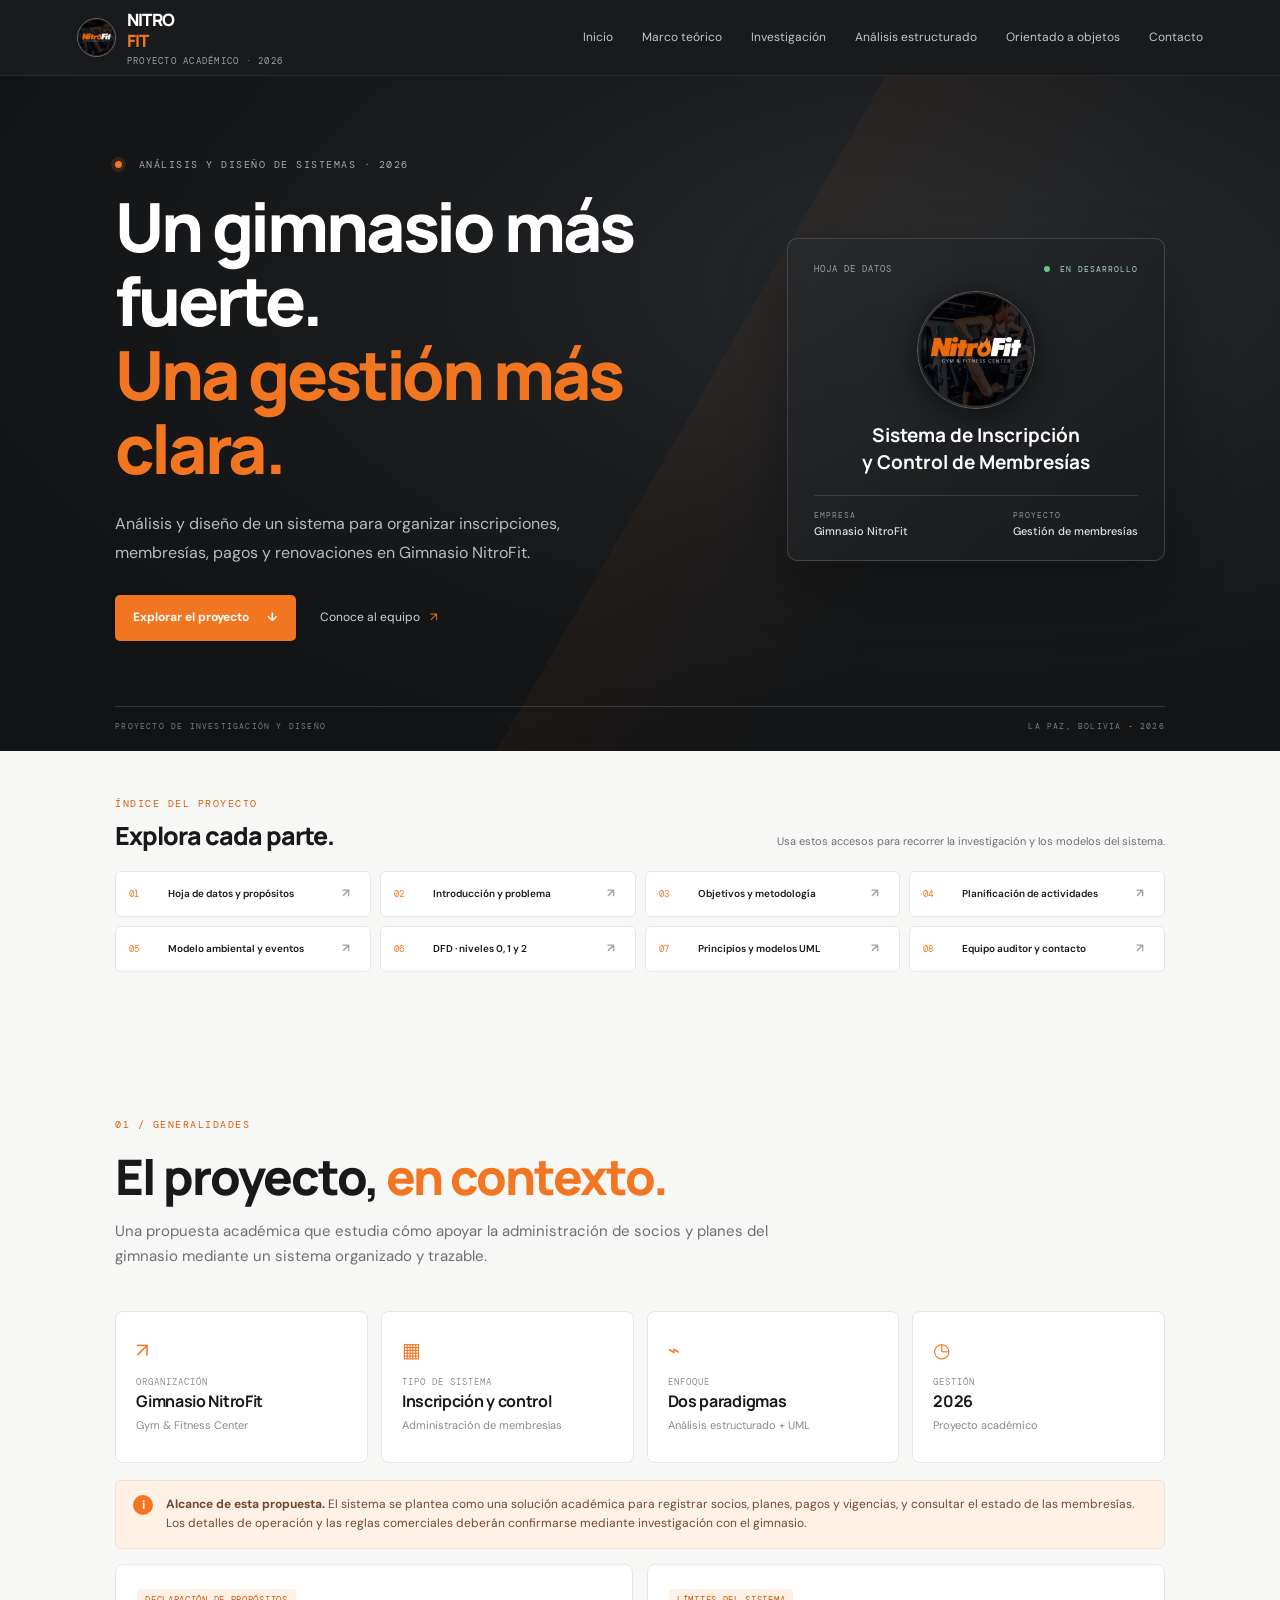
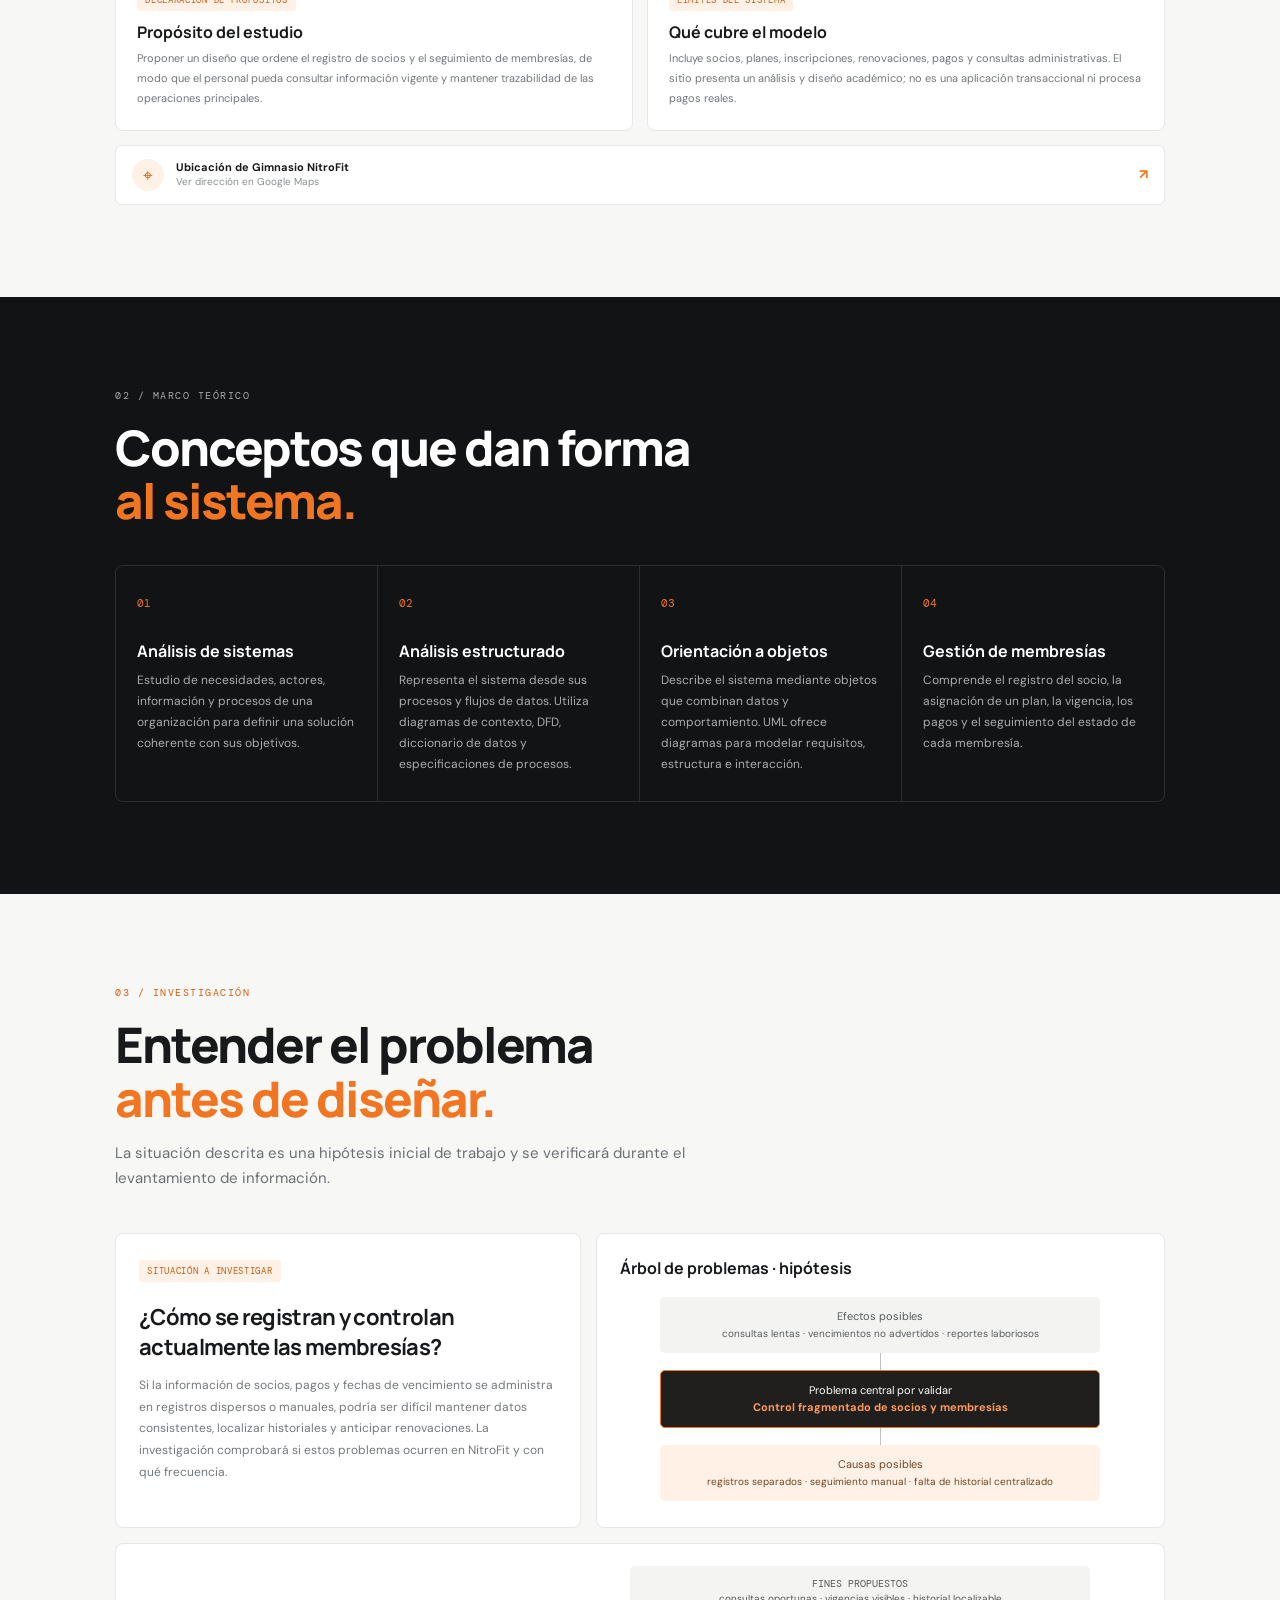
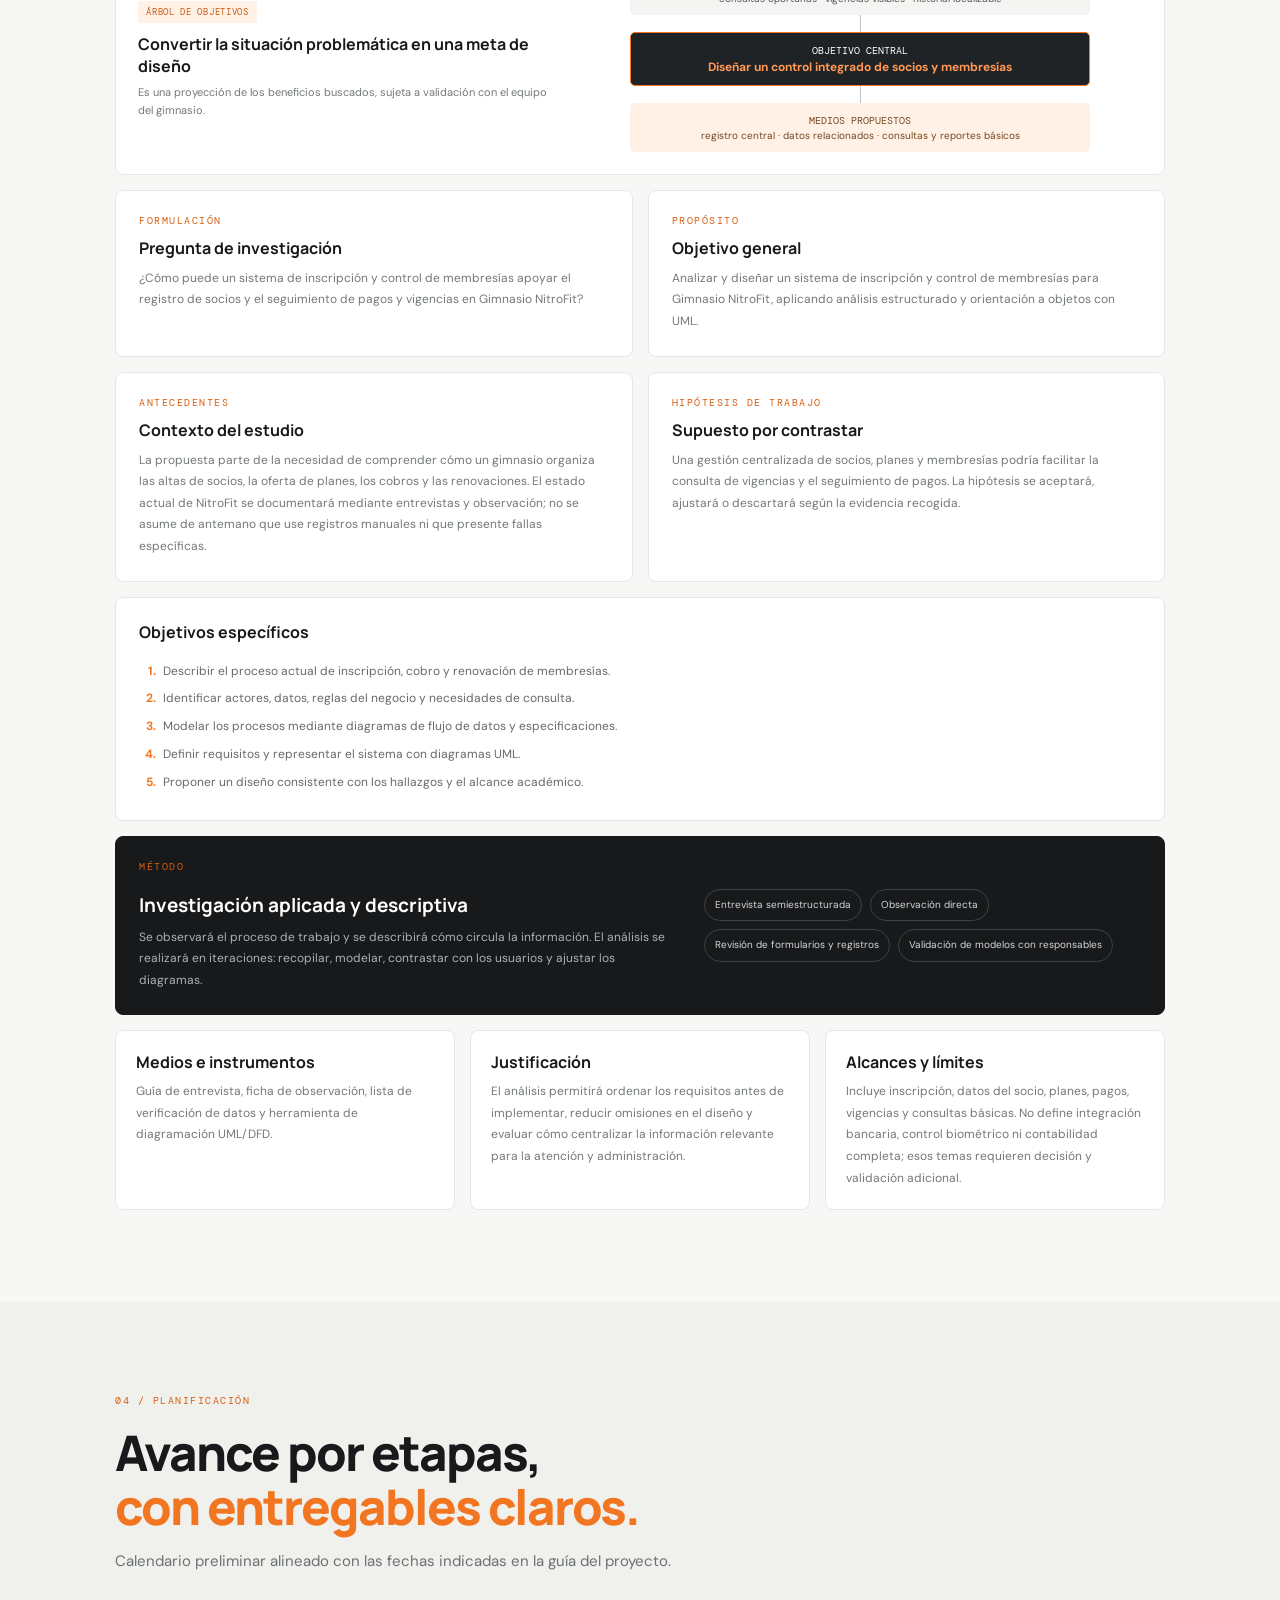
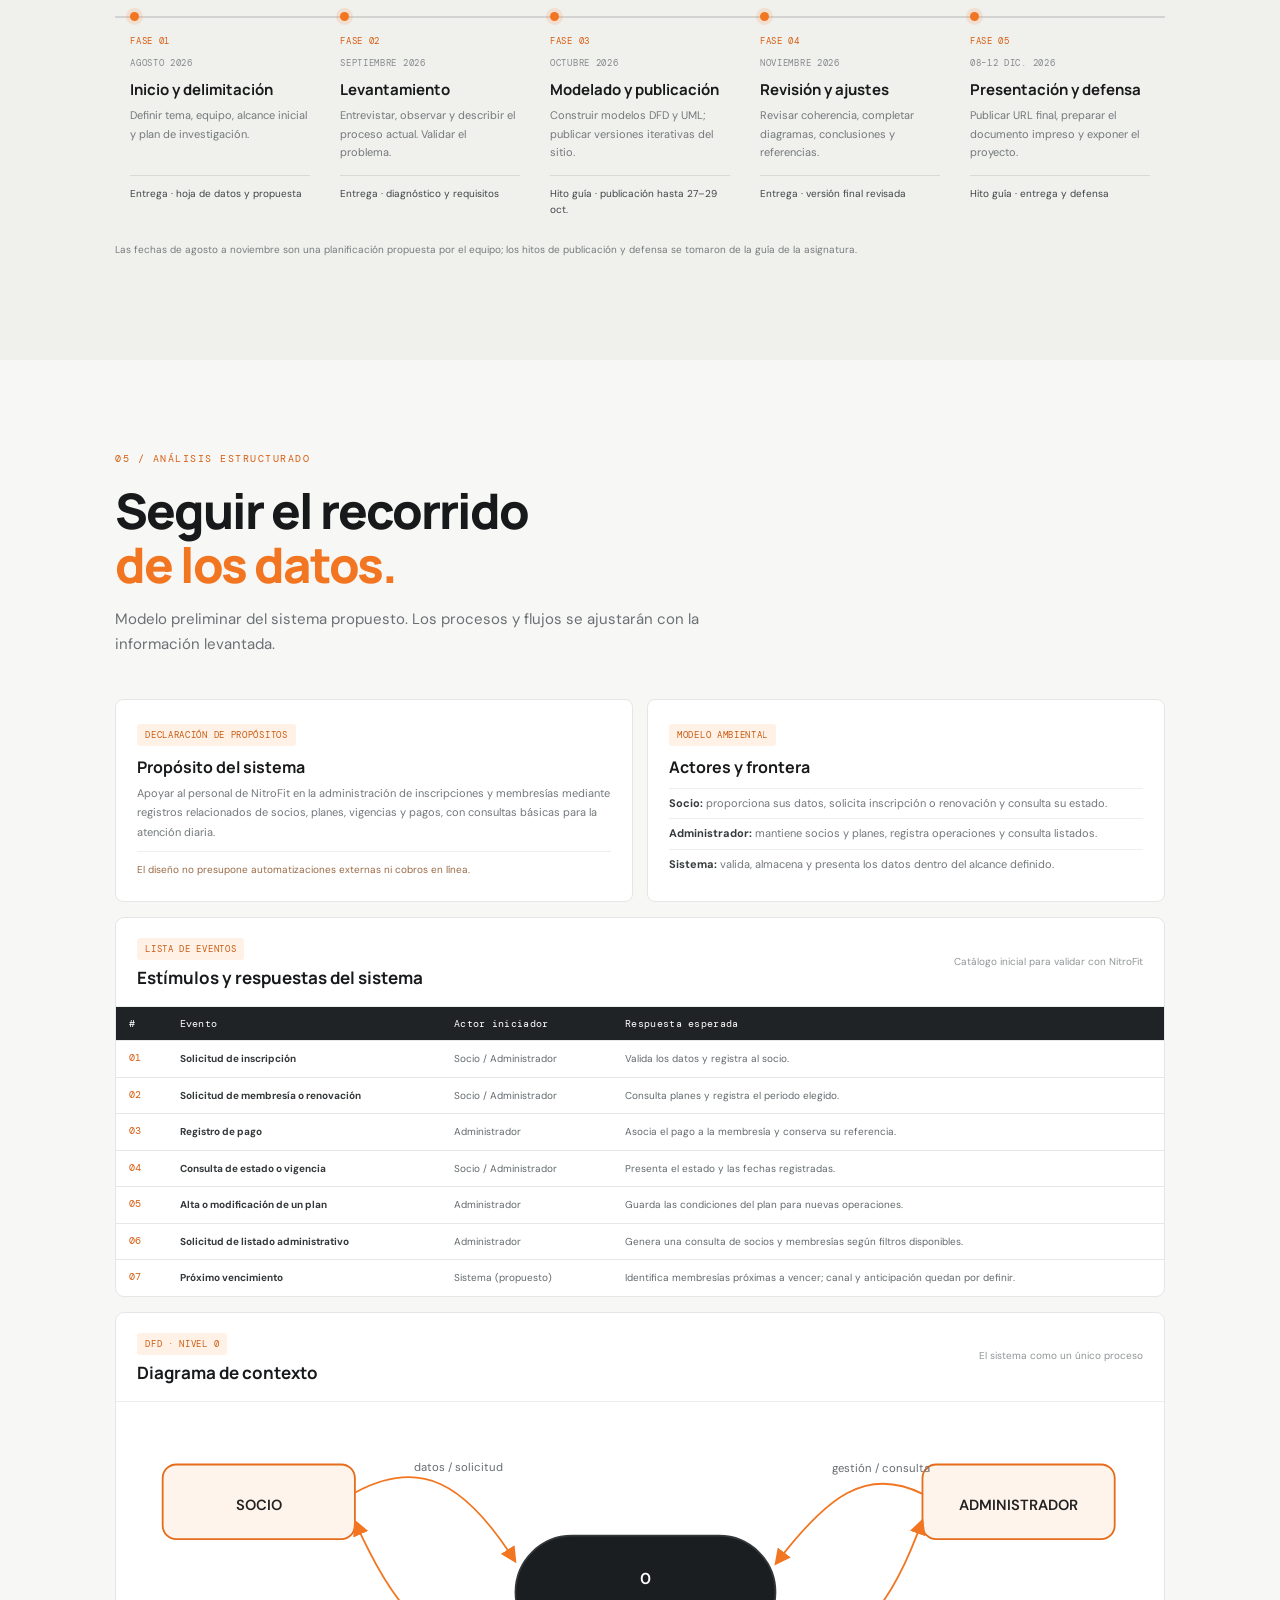
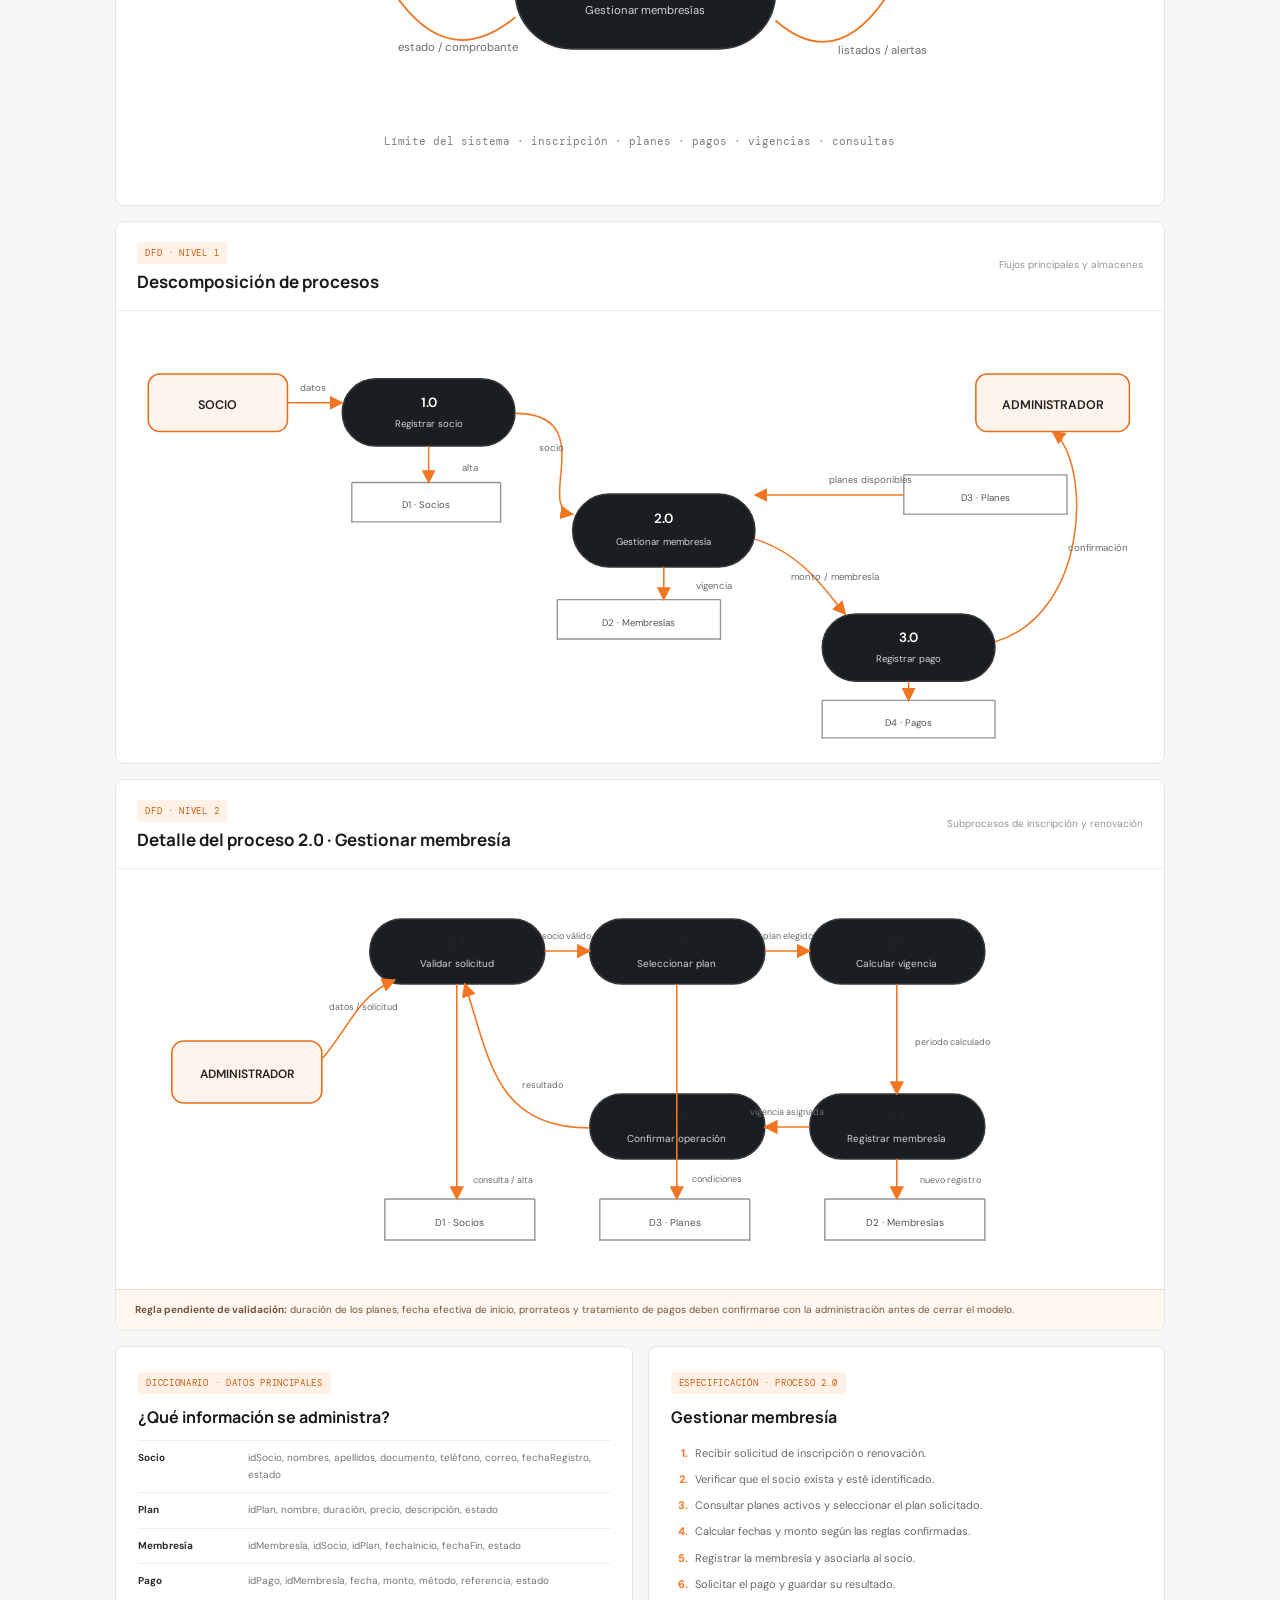
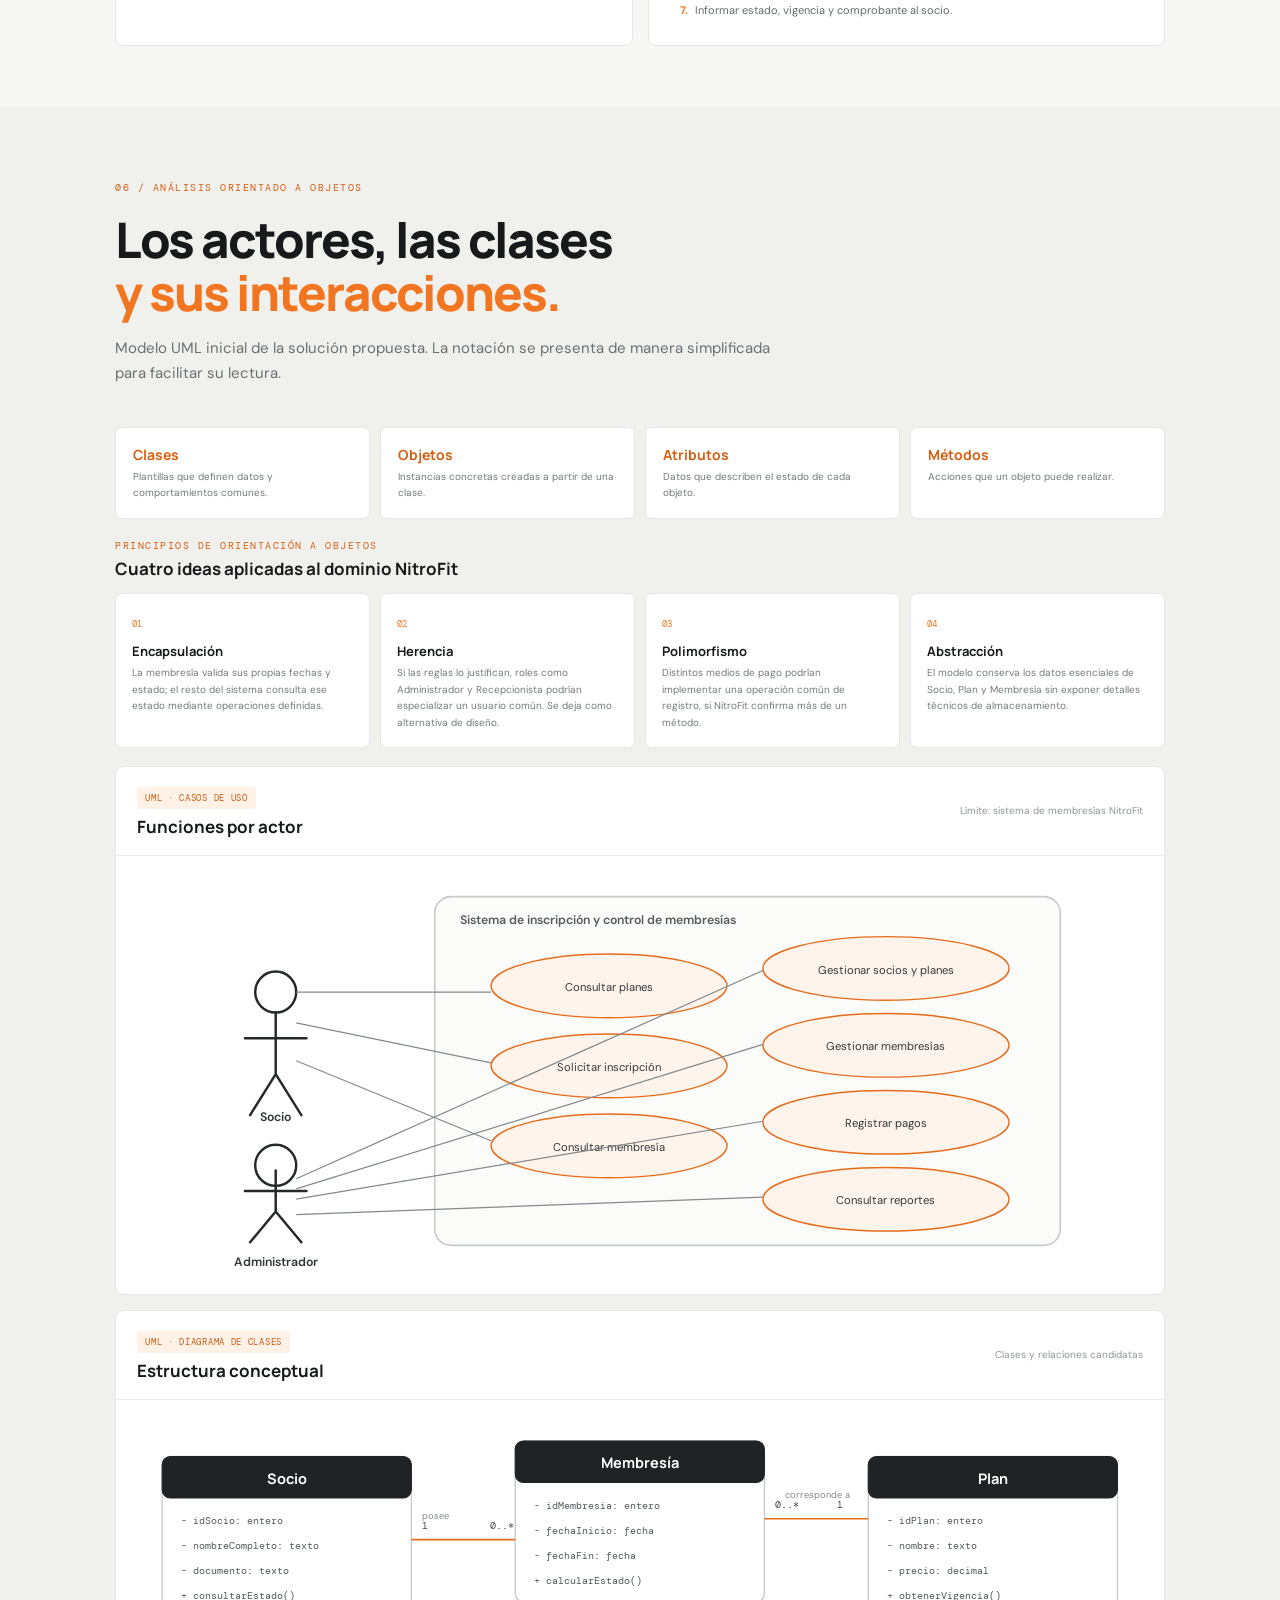
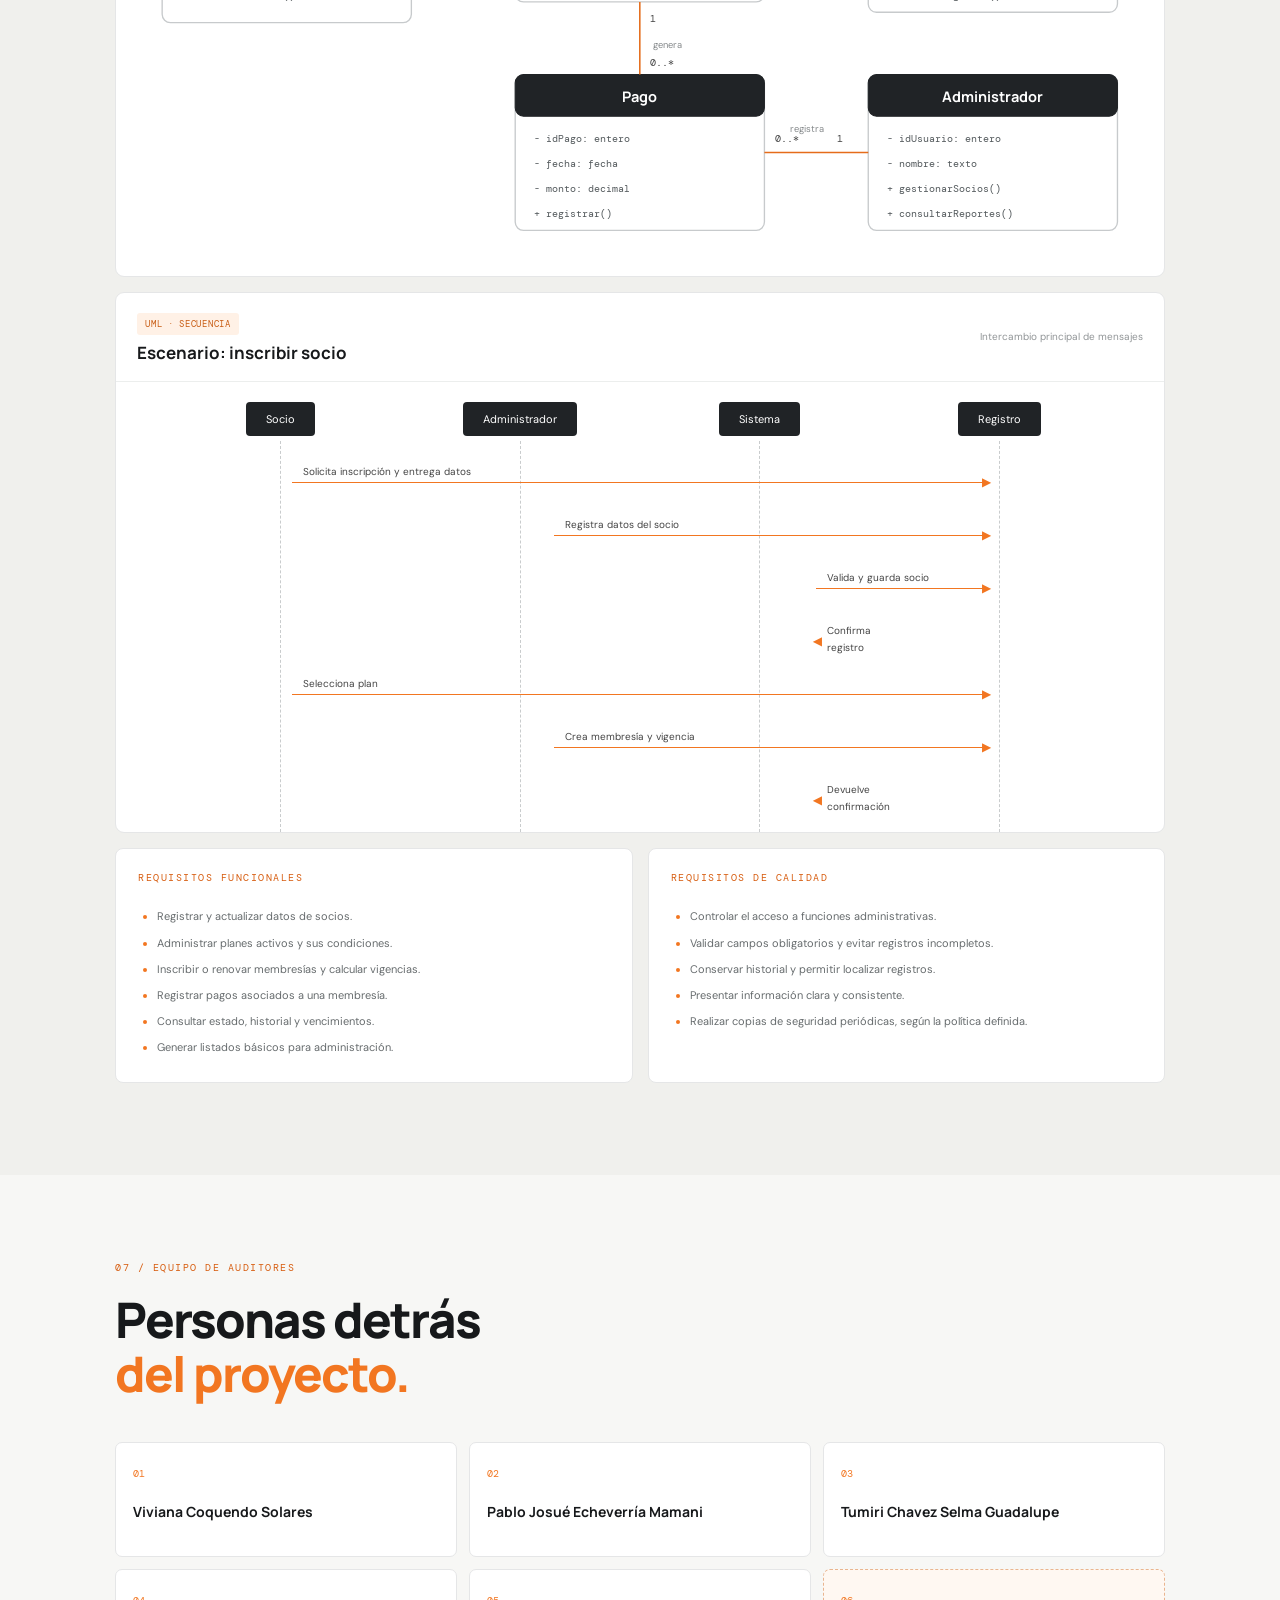
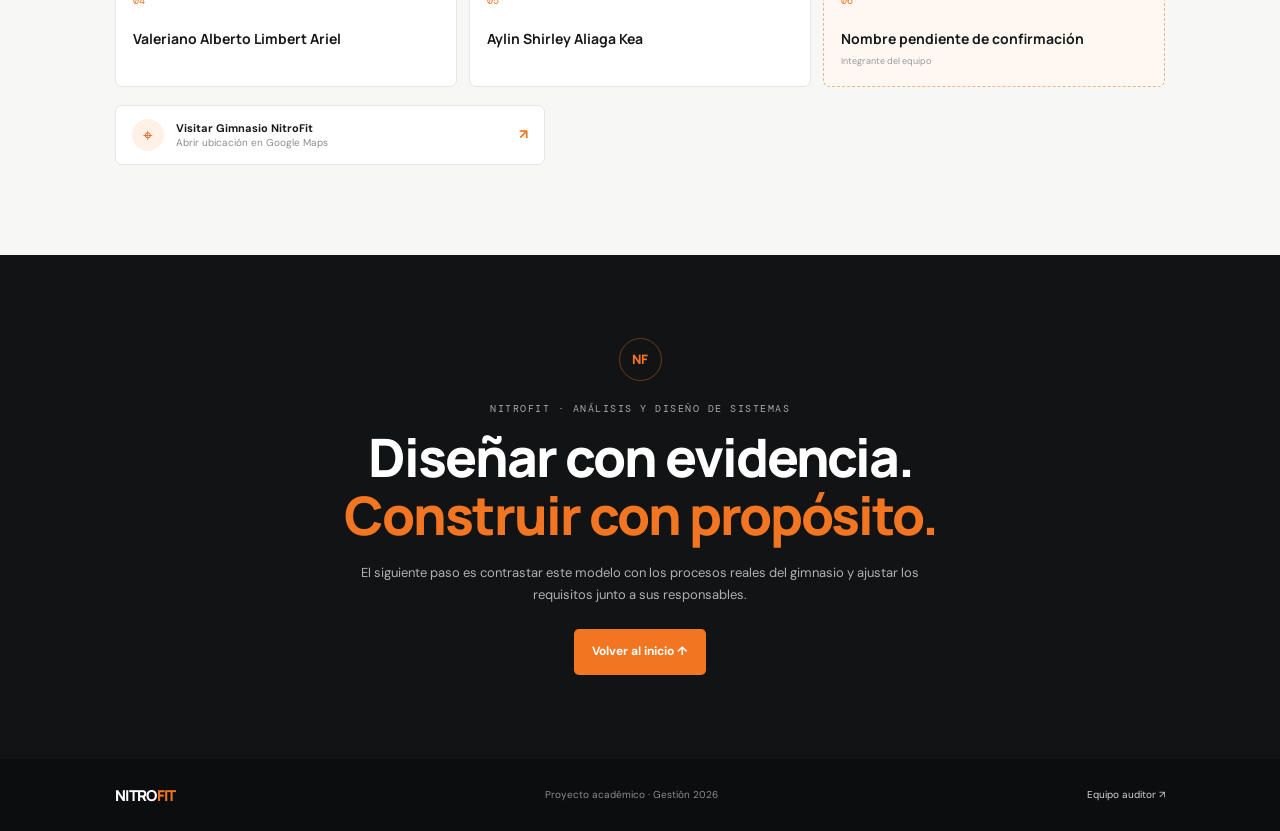
==== index.html @ 6614a40b "first commit" ====
<!doctype html>
<html lang="es">
<head>
  <meta charset="utf-8">
  <meta name="viewport" content="width=device-width, initial-scale=1">
  <meta name="theme-color" content="#111315">
  <meta name="description" content="Proyecto de análisis y diseño del Sistema de Inscripción y Control de Membresías para Gimnasio NitroFit.">
  <title>NitroFit | Análisis y diseño de sistemas</title>
  <link rel="icon" href="logo-nitrofit.jpg" type="image/jpeg">
  <link rel="stylesheet" href="styles.css">
</head>
<body>
  <a class="skip-link" href="#contenido">Saltar al contenido</a>
  <header class="topbar">
    <a class="brand" href="#inicio" aria-label="NitroFit, inicio">
      <img src="logo-nitrofit.jpg" alt="Logo de Gimnasio NitroFit">
      <span><b>NITRO<span>FIT</span></b><small>PROYECTO ACADÉMICO · 2026</small></span>
    </a>
    <button class="menu-toggle" aria-expanded="false" aria-controls="nav-principal">Menú <span>☰</span></button>
    <nav id="nav-principal" aria-label="Navegación principal">
      <a href="#inicio">Inicio</a><a href="#antecedentes">Marco teórico</a><a href="#investigacion">Investigación</a>
      <a href="#estructurado">Análisis estructurado</a><a href="#uml">Orientado a objetos</a><a href="#equipo">Contacto</a>
    </nav>
  </header>

  <main id="contenido">
    <section class="hero" id="inicio">
      <div class="hero-grid">
        <div class="hero-copy">
          <p class="eyebrow"><span class="pulse"></span> ANÁLISIS Y DISEÑO DE SISTEMAS · 2026</p>
          <h1>Un gimnasio más fuerte.<br><em>Una gestión más clara.</em></h1>
          <p class="lead">Análisis y diseño de un sistema para organizar inscripciones, membresías, pagos y renovaciones en Gimnasio NitroFit.</p>
          <div class="hero-actions"><a class="button button-orange" href="#proyecto">Explorar el proyecto <span>↓</span></a><a class="text-link" href="#equipo">Conoce al equipo <span>↗</span></a></div>
        </div>
        <div class="hero-card">
          <div class="card-top"><span>HOJA DE DATOS</span><span class="status"><i></i> EN DESARROLLO</span></div>
          <div class="hero-logo"><img src="logo-nitrofit.jpg" alt=""></div>
          <h2>Sistema de Inscripción<br>y Control de Membresías</h2>
          <div class="hero-meta"><span>EMPRESA<strong>Gimnasio NitroFit</strong></span><span>PROYECTO<strong>Gestión de membresías</strong></span></div>
        </div>
      </div>
      <div class="hero-footer"><span>PROYECTO DE INVESTIGACIÓN Y DISEÑO</span><span>LA PAZ, BOLIVIA <b>·</b> 2026</span></div>
    </section>

    <section class="section contents-section" aria-labelledby="contents-title">
      <div class="contents-heading"><div><p class="eyebrow orange-text">ÍNDICE DEL PROYECTO</p><h2 id="contents-title">Explora cada parte.</h2></div><p>Usa estos accesos para recorrer la investigación y los modelos del sistema.</p></div>
      <div class="contents-grid">
        <a href="#proyecto"><span>01</span>Hoja de datos y propósitos <b>↗</b></a>
        <a href="#investigacion"><span>02</span>Introducción y problema <b>↗</b></a>
        <a href="#investigacion"><span>03</span>Objetivos y metodología <b>↗</b></a>
        <a href="#planificacion"><span>04</span>Planificación de actividades <b>↗</b></a>
        <a href="#estructurado"><span>05</span>Modelo ambiental y eventos <b>↗</b></a>
        <a href="#estructurado"><span>06</span>DFD · niveles 0, 1 y 2 <b>↗</b></a>
        <a href="#uml"><span>07</span>Principios y modelos UML <b>↗</b></a>
        <a href="#equipo"><span>08</span>Equipo auditor y contacto <b>↗</b></a>
      </div>
    </section>

    <section class="section intro-section" id="proyecto">
      <div class="section-heading"><p class="eyebrow orange-text">01 / GENERALIDADES</p><h2>El proyecto, <em>en contexto.</em></h2><p>Una propuesta académica que estudia cómo apoyar la administración de socios y planes del gimnasio mediante un sistema organizado y trazable.</p></div>
      <div class="facts-grid">
        <article class="fact-card"><span class="fact-icon">↗</span><p>ORGANIZACIÓN</p><h3>Gimnasio NitroFit</h3><small>Gym &amp; Fitness Center</small></article>
        <article class="fact-card"><span class="fact-icon">▦</span><p>TIPO DE SISTEMA</p><h3>Inscripción y control</h3><small>Administración de membresías</small></article>
        <article class="fact-card"><span class="fact-icon">⌁</span><p>ENFOQUE</p><h3>Dos paradigmas</h3><small>Análisis estructurado + UML</small></article>
        <article class="fact-card"><span class="fact-icon">◷</span><p>GESTIÓN</p><h3>2026</h3><small>Proyecto académico</small></article>
      </div>
      <div class="callout"><span>i</span><p><b>Alcance de esta propuesta.</b> El sistema se plantea como una solución académica para registrar socios, planes, pagos y vigencias, y consultar el estado de las membresías. Los detalles de operación y las reglas comerciales deberán confirmarse mediante investigación con el gimnasio.</p></div>
      <div class="purpose-grid"><article><span class="tag">DECLARACIÓN DE PROPÓSITOS</span><h3>Propósito del estudio</h3><p>Proponer un diseño que ordene el registro de socios y el seguimiento de membresías, de modo que el personal pueda consultar información vigente y mantener trazabilidad de las operaciones principales.</p></article><article><span class="tag">LÍMITES DEL SISTEMA</span><h3>Qué cubre el modelo</h3><p>Incluye socios, planes, inscripciones, renovaciones, pagos y consultas administrativas. El sitio presenta un análisis y diseño académico; no es una aplicación transaccional ni procesa pagos reales.</p></article></div>
      <a class="location-link" href="https://maps.app.goo.gl/5zF3drxUskJP1aHp8" target="_blank" rel="noopener noreferrer"><span class="location-pin">⌖</span><span><b>Ubicación de Gimnasio NitroFit</b><small>Ver dirección en Google Maps</small></span><strong>↗</strong></a>
    </section>

    <section class="section dark-section" id="antecedentes">
      <div class="section-heading"><p class="eyebrow">02 / MARCO TEÓRICO</p><h2>Conceptos que dan forma<br><em>al sistema.</em></h2></div>
      <div class="theory-grid">
        <article><span class="number">01</span><h3>Análisis de sistemas</h3><p>Estudio de necesidades, actores, información y procesos de una organización para definir una solución coherente con sus objetivos.</p></article>
        <article><span class="number">02</span><h3>Análisis estructurado</h3><p>Representa el sistema desde sus procesos y flujos de datos. Utiliza diagramas de contexto, DFD, diccionario de datos y especificaciones de procesos.</p></article>
        <article><span class="number">03</span><h3>Orientación a objetos</h3><p>Describe el sistema mediante objetos que combinan datos y comportamiento. UML ofrece diagramas para modelar requisitos, estructura e interacción.</p></article>
        <article><span class="number">04</span><h3>Gestión de membresías</h3><p>Comprende el registro del socio, la asignación de un plan, la vigencia, los pagos y el seguimiento del estado de cada membresía.</p></article>
      </div>
    </section>

    <section class="section" id="investigacion">
      <div class="section-heading"><p class="eyebrow orange-text">03 / INVESTIGACIÓN</p><h2>Entender el problema<br><em>antes de diseñar.</em></h2><p>La situación descrita es una hipótesis inicial de trabajo y se verificará durante el levantamiento de información.</p></div>
      <div class="problem-layout">
        <article class="problem-card"><span class="tag">SITUACIÓN A INVESTIGAR</span><h3>¿Cómo se registran y controlan actualmente las membresías?</h3><p>Si la información de socios, pagos y fechas de vencimiento se administra en registros dispersos o manuales, podría ser difícil mantener datos consistentes, localizar historiales y anticipar renovaciones. La investigación comprobará si estos problemas ocurren en NitroFit y con qué frecuencia.</p></article>
        <div class="tree-card"><h3>Árbol de problemas · hipótesis</h3><div class="problem-tree"><div class="tree-node effect">Efectos posibles<br><small>consultas lentas · vencimientos no advertidos · reportes laboriosos</small></div><div class="tree-line"></div><div class="tree-node core">Problema central por validar<br><b>Control fragmentado de socios y membresías</b></div><div class="tree-line"></div><div class="tree-node cause">Causas posibles<br><small>registros separados · seguimiento manual · falta de historial centralizado</small></div></div></div>
      </div>
      <div class="objective-tree-card"><div><span class="tag">ÁRBOL DE OBJETIVOS</span><h3>Convertir la situación problemática en una meta de diseño</h3><p>Es una proyección de los beneficios buscados, sujeta a validación con el equipo del gimnasio.</p></div><div class="objective-tree"><div class="goal-node ends">FINES PROPUESTOS <small>consultas oportunas · vigencias visibles · historial localizable</small></div><div class="tree-line"></div><div class="goal-node center">OBJETIVO CENTRAL <b>Diseñar un control integrado de socios y membresías</b></div><div class="tree-line"></div><div class="goal-node means">MEDIOS PROPUESTOS <small>registro central · datos relacionados · consultas y reportes básicos</small></div></div></div>
      <div class="research-grid">
        <article class="research-item"><p class="eyebrow orange-text">FORMULACIÓN</p><h3>Pregunta de investigación</h3><p>¿Cómo puede un sistema de inscripción y control de membresías apoyar el registro de socios y el seguimiento de pagos y vigencias en Gimnasio NitroFit?</p></article>
        <article class="research-item"><p class="eyebrow orange-text">PROPÓSITO</p><h3>Objetivo general</h3><p>Analizar y diseñar un sistema de inscripción y control de membresías para Gimnasio NitroFit, aplicando análisis estructurado y orientación a objetos con UML.</p></article>
      </div>
      <div class="research-grid research-extra"><article class="research-item"><p class="eyebrow orange-text">ANTECEDENTES</p><h3>Contexto del estudio</h3><p>La propuesta parte de la necesidad de comprender cómo un gimnasio organiza las altas de socios, la oferta de planes, los cobros y las renovaciones. El estado actual de NitroFit se documentará mediante entrevistas y observación; no se asume de antemano que use registros manuales ni que presente fallas específicas.</p></article><article class="research-item"><p class="eyebrow orange-text">HIPÓTESIS DE TRABAJO</p><h3>Supuesto por contrastar</h3><p>Una gestión centralizada de socios, planes y membresías podría facilitar la consulta de vigencias y el seguimiento de pagos. La hipótesis se aceptará, ajustará o descartará según la evidencia recogida.</p></article></div>
      <div class="objectives"><h3>Objetivos específicos</h3><ol><li>Describir el proceso actual de inscripción, cobro y renovación de membresías.</li><li>Identificar actores, datos, reglas del negocio y necesidades de consulta.</li><li>Modelar los procesos mediante diagramas de flujo de datos y especificaciones.</li><li>Definir requisitos y representar el sistema con diagramas UML.</li><li>Proponer un diseño consistente con los hallazgos y el alcance académico.</li></ol></div>
      <div class="method-box"><div><p class="eyebrow orange-text">MÉTODO</p><h3>Investigación aplicada y descriptiva</h3><p>Se observará el proceso de trabajo y se describirá cómo circula la información. El análisis se realizará en iteraciones: recopilar, modelar, contrastar con los usuarios y ajustar los diagramas.</p></div><div class="method-pills"><span>Entrevista semiestructurada</span><span>Observación directa</span><span>Revisión de formularios y registros</span><span>Validación de modelos con responsables</span></div></div>
      <div class="scope-grid"><article><h3>Medios e instrumentos</h3><p>Guía de entrevista, ficha de observación, lista de verificación de datos y herramienta de diagramación UML/DFD.</p></article><article><h3>Justificación</h3><p>El análisis permitirá ordenar los requisitos antes de implementar, reducir omisiones en el diseño y evaluar cómo centralizar la información relevante para la atención y administración.</p></article><article><h3>Alcances y límites</h3><p>Incluye inscripción, datos del socio, planes, pagos, vigencias y consultas básicas. No define integración bancaria, control biométrico ni contabilidad completa; esos temas requieren decisión y validación adicional.</p></article></div>
    </section>

    <section class="section plan-section" id="planificacion">
      <div class="section-heading"><p class="eyebrow orange-text">04 / PLANIFICACIÓN</p><h2>Avance por etapas,<br><em>con entregables claros.</em></h2><p>Calendario preliminar alineado con las fechas indicadas en la guía del proyecto.</p></div>
      <div class="timeline">
        <article><span class="phase">FASE 01</span><span class="date">AGOSTO 2026</span><h3>Inicio y delimitación</h3><p>Definir tema, equipo, alcance inicial y plan de investigación.</p><div class="deliverable">Entrega · hoja de datos y propuesta</div></article>
        <article><span class="phase">FASE 02</span><span class="date">SEPTIEMBRE 2026</span><h3>Levantamiento</h3><p>Entrevistar, observar y describir el proceso actual. Validar el problema.</p><div class="deliverable">Entrega · diagnóstico y requisitos</div></article>
        <article><span class="phase">FASE 03</span><span class="date">OCTUBRE 2026</span><h3>Modelado y publicación</h3><p>Construir modelos DFD y UML; publicar versiones iterativas del sitio.</p><div class="deliverable">Hito guía · publicación hasta 27–29 oct.</div></article>
        <article><span class="phase">FASE 04</span><span class="date">NOVIEMBRE 2026</span><h3>Revisión y ajustes</h3><p>Revisar coherencia, completar diagramas, conclusiones y referencias.</p><div class="deliverable">Entrega · versión final revisada</div></article>
        <article><span class="phase">FASE 05</span><span class="date">08–12 DIC. 2026</span><h3>Presentación y defensa</h3><p>Publicar URL final, preparar el documento impreso y exponer el proyecto.</p><div class="deliverable">Hito guía · entrega y defensa</div></article>
      </div>
      <p class="fine-print">Las fechas de agosto a noviembre son una planificación propuesta por el equipo; los hitos de publicación y defensa se tomaron de la guía de la asignatura.</p>
    </section>

    <section class="section structured-section" id="estructurado">
      <div class="section-heading"><p class="eyebrow orange-text">05 / ANÁLISIS ESTRUCTURADO</p><h2>Seguir el recorrido<br><em>de los datos.</em></h2><p>Modelo preliminar del sistema propuesto. Los procesos y flujos se ajustarán con la información levantada.</p></div>
      <div class="environment-grid">
        <article class="environment-card"><span class="tag">DECLARACIÓN DE PROPÓSITOS</span><h3>Propósito del sistema</h3><p>Apoyar al personal de NitroFit en la administración de inscripciones y membresías mediante registros relacionados de socios, planes, vigencias y pagos, con consultas básicas para la atención diaria.</p><p class="small-note">El diseño no presupone automatizaciones externas ni cobros en línea.</p></article>
        <article class="environment-card"><span class="tag">MODELO AMBIENTAL</span><h3>Actores y frontera</h3><ul><li><b>Socio:</b> proporciona sus datos, solicita inscripción o renovación y consulta su estado.</li><li><b>Administrador:</b> mantiene socios y planes, registra operaciones y consulta listados.</li><li><b>Sistema:</b> valida, almacena y presenta los datos dentro del alcance definido.</li></ul></article>
      </div>
      <div class="events-card"><div class="diagram-title"><div><span class="tag">LISTA DE EVENTOS</span><h3>Estímulos y respuestas del sistema</h3></div><span class="diagram-caption">Catálogo inicial para validar con NitroFit</span></div><div class="table-scroll"><table class="project-table"><thead><tr><th>#</th><th>Evento</th><th>Actor iniciador</th><th>Respuesta esperada</th></tr></thead><tbody>
        <tr><td>01</td><td>Solicitud de inscripción</td><td>Socio / Administrador</td><td>Valida los datos y registra al socio.</td></tr>
        <tr><td>02</td><td>Solicitud de membresía o renovación</td><td>Socio / Administrador</td><td>Consulta planes y registra el periodo elegido.</td></tr>
        <tr><td>03</td><td>Registro de pago</td><td>Administrador</td><td>Asocia el pago a la membresía y conserva su referencia.</td></tr>
        <tr><td>04</td><td>Consulta de estado o vigencia</td><td>Socio / Administrador</td><td>Presenta el estado y las fechas registradas.</td></tr>
        <tr><td>05</td><td>Alta o modificación de un plan</td><td>Administrador</td><td>Guarda las condiciones del plan para nuevas operaciones.</td></tr>
        <tr><td>06</td><td>Solicitud de listado administrativo</td><td>Administrador</td><td>Genera una consulta de socios y membresías según filtros disponibles.</td></tr>
        <tr><td>07</td><td>Próximo vencimiento</td><td>Sistema (propuesto)</td><td>Identifica membresías próximas a vencer; canal y anticipación quedan por definir.</td></tr>
      </tbody></table></div></div>
      <div class="diagram-card"><div class="diagram-title"><div><span class="tag">DFD · NIVEL 0</span><h3>Diagrama de contexto</h3></div><span class="diagram-caption">El sistema como un único proceso</span></div>
        <div class="svg-scroll"><svg class="dfd" viewBox="0 0 900 330" role="img" aria-labelledby="dfd0title dfd0desc"><title id="dfd0title">Diagrama de contexto del sistema NitroFit</title><desc id="dfd0desc">El socio y el administrador intercambian datos con el sistema de membresías. El sistema consulta y actualiza el registro de membresías.</desc>
          <defs><marker id="arrow" markerWidth="9" markerHeight="9" refX="8" refY="4.5" orient="auto"><path d="M0,0 L9,4.5 L0,9 z" fill="#f27621"/></marker></defs>
          <rect class="entity" x="28" y="42" width="170" height="66" rx="12"/><text x="113" y="82" text-anchor="middle">SOCIO</text>
          <rect class="process" x="340" y="105" width="230" height="100" rx="50"/><text x="455" y="148" text-anchor="middle">0</text><text class="subtext" x="455" y="174" text-anchor="middle">Gestionar membresías</text>
          <rect class="entity" x="700" y="42" width="170" height="66" rx="12"/><text x="785" y="82" text-anchor="middle">ADMINISTRADOR</text>
          <path class="flow" d="M198 67 C255 36 295 57 340 128" marker-end="url(#arrow)"/><text class="flow-label" x="250" y="48">datos / solicitud</text>
          <path class="flow" d="M340 177 C285 222 242 192 198 92" marker-end="url(#arrow)"/><text class="flow-label" x="236" y="207">estado / comprobante</text>
          <path class="flow" d="M700 68 C650 43 615 71 570 130" marker-end="url(#arrow)"/><text class="flow-label" x="620" y="49">gestión / consulta</text>
          <path class="flow" d="M570 180 C621 225 666 187 700 91" marker-end="url(#arrow)"/><text class="flow-label" x="625" y="210">listados / alertas</text>
          <text class="diagram-note" x="450" y="290" text-anchor="middle">Límite del sistema · inscripción · planes · pagos · vigencias · consultas</text>
        </svg></div>
      </div>
      <div class="diagram-card"><div class="diagram-title"><div><span class="tag">DFD · NIVEL 1</span><h3>Descomposición de procesos</h3></div><span class="diagram-caption">Flujos principales y almacenes</span></div>
        <div class="svg-scroll"><svg class="dfd dfd-wide" viewBox="0 0 1060 440" role="img" aria-labelledby="dfd1title dfd1desc"><title id="dfd1title">Diagrama de flujo de datos nivel 1</title><desc id="dfd1desc">Tres procesos: registrar socio, gestionar membresía y registrar pago. Se conectan con almacenes de socios, planes, membresías y pagos.</desc>
          <defs><marker id="arrow1" markerWidth="9" markerHeight="9" refX="8" refY="4.5" orient="auto"><path d="M0,0 L9,4.5 L0,9 z" fill="#f27621"/></marker></defs>
          <rect class="entity" x="18" y="50" width="145" height="60" rx="12"/><text x="90" y="86" text-anchor="middle">SOCIO</text>
          <rect class="entity" x="880" y="50" width="160" height="60" rx="12"/><text x="960" y="86" text-anchor="middle">ADMINISTRADOR</text>
          <rect class="process" x="220" y="55" width="180" height="70" rx="35"/><text x="310" y="84" text-anchor="middle">1.0</text><text class="subtext" x="310" y="105" text-anchor="middle">Registrar socio</text>
          <rect class="process" x="460" y="175" width="190" height="76" rx="38"/><text x="555" y="205" text-anchor="middle">2.0</text><text class="subtext" x="555" y="228" text-anchor="middle">Gestionar membresía</text>
          <rect class="process" x="720" y="300" width="180" height="70" rx="35"/><text x="810" y="329" text-anchor="middle">3.0</text><text class="subtext" x="810" y="350" text-anchor="middle">Registrar pago</text>
          <path class="store" d="M230 163 h155 m-155 0 v42 m155 -42 v42 m-155 -1 h155"/><text x="307" y="190" text-anchor="middle">D1 · Socios</text>
          <path class="store" d="M444 285 h170 m-170 0 v42 m170 -42 v42 m-170 -1 h170"/><text x="529" y="312" text-anchor="middle">D2 · Membresías</text>
          <path class="store" d="M805 155 h170 m-170 0 v42 m170 -42 v42 m-170 -1 h170"/><text x="890" y="182" text-anchor="middle">D3 · Planes</text>
          <path class="store" d="M720 390 h180 m-180 0 v40 m180 -40 v40 m-180 -1 h180"/><text x="810" y="417" text-anchor="middle">D4 · Pagos</text>
          <path class="flow" d="M163 80 H220" marker-end="url(#arrow1)"/><text class="flow-label" x="190" y="68" text-anchor="middle">datos</text>
          <path class="flow" d="M400 91 C490 91 420 190 460 196" marker-end="url(#arrow1)"/><text class="flow-label" x="425" y="130">socio</text>
          <path class="flow" d="M310 125 V163" marker-end="url(#arrow1)"/><text class="flow-label" x="345" y="151">alta</text>
          <path class="flow" d="M555 251 V285" marker-end="url(#arrow1)"/><text class="flow-label" x="589" y="274">vigencia</text>
          <path class="flow" d="M805 176 H650" marker-end="url(#arrow1)"/><text class="flow-label" x="727" y="164">planes disponibles</text>
          <path class="flow" d="M650 222 C700 237 725 278 744 300" marker-end="url(#arrow1)"/><text class="flow-label" x="688" y="265">monto / membresía</text>
          <path class="flow" d="M810 370 V390" marker-end="url(#arrow1)"/>
          <path class="flow" d="M900 329 C1000 299 1000 139 960 110" marker-end="url(#arrow1)"/><text class="flow-label" x="976" y="234">confirmación</text>
        </svg></div>
      </div>
      <div class="diagram-card"><div class="diagram-title"><div><span class="tag">DFD · NIVEL 2</span><h3>Detalle del proceso 2.0 · Gestionar membresía</h3></div><span class="diagram-caption">Subprocesos de inscripción y renovación</span></div>
        <div class="svg-scroll"><svg class="level-two" viewBox="0 0 980 390" role="img" aria-labelledby="dfd2title dfd2desc"><title id="dfd2title">Descomposición de segundo nivel del proceso de gestión de membresía</title><desc id="dfd2desc">El administrador envía la solicitud al proceso de membresía que valida socio, consulta plan, calcula vigencia y registra la membresía; los almacenes de socios, planes y membresías participan.</desc>
          <defs><marker id="arrow2" markerWidth="9" markerHeight="9" refX="8" refY="4.5" orient="auto"><path d="M0,0 L9,4.5 L0,9 z" fill="#f27621"/></marker></defs>
          <rect class="entity" x="22" y="157" width="150" height="62" rx="12"/><text x="97" y="194" text-anchor="middle">ADMINISTRADOR</text>
          <rect class="process" x="220" y="35" width="175" height="65" rx="32"/><text x="307" y="63" text-anchor="middle">2.1</text><text class="subtext" x="307" y="83" text-anchor="middle">Validar solicitud</text>
          <rect class="process" x="440" y="35" width="175" height="65" rx="32"/><text x="527" y="63" text-anchor="middle">2.2</text><text class="subtext" x="527" y="83" text-anchor="middle">Seleccionar plan</text>
          <rect class="process" x="660" y="35" width="175" height="65" rx="32"/><text x="747" y="63" text-anchor="middle">2.3</text><text class="subtext" x="747" y="83" text-anchor="middle">Calcular vigencia</text>
          <rect class="process" x="660" y="210" width="175" height="65" rx="32"/><text x="747" y="238" text-anchor="middle">2.4</text><text class="subtext" x="747" y="258" text-anchor="middle">Registrar membresía</text>
          <rect class="process" x="440" y="210" width="175" height="65" rx="32"/><text x="527" y="238" text-anchor="middle">2.5</text><text class="subtext" x="527" y="258" text-anchor="middle">Confirmar operación</text>
          <path class="store" d="M235 315 h150 m-150 0 v42 m150 -42 v42 m-150 -1 h150"/><text x="310" y="342" text-anchor="middle">D1 · Socios</text>
          <path class="store" d="M450 315 h150 m-150 0 v42 m150 -42 v42 m-150 -1 h150"/><text x="525" y="342" text-anchor="middle">D3 · Planes</text>
          <path class="store" d="M675 315 h160 m-160 0 v42 m160 -42 v42 m-160 -1 h160"/><text x="755" y="342" text-anchor="middle">D2 · Membresías</text>
          <path class="flow" d="M172 175 C199 145 207 112 245 96" marker-end="url(#arrow2)"/><text class="flow-label" x="179" y="126">datos / solicitud</text>
          <path class="flow" d="M395 67 H440" marker-end="url(#arrow2)"/><text class="flow-label" x="417" y="55" text-anchor="middle">socio válido</text>
          <path class="flow" d="M615 67 H660" marker-end="url(#arrow2)"/><text class="flow-label" x="638" y="55" text-anchor="middle">plan elegido</text>
          <path class="flow" d="M747 100 V210" marker-end="url(#arrow2)"/><text class="flow-label" x="765" y="161">periodo calculado</text>
          <path class="flow" d="M660 243 H615" marker-end="url(#arrow2)"/><text class="flow-label" x="637" y="231" text-anchor="middle">vigencia asignada</text>
          <path class="flow" d="M440 244 C345 244 340 175 315 100" marker-end="url(#arrow2)"/><text class="flow-label" x="372" y="204">resultado</text>
          <path class="flow" d="M307 100 V315" marker-end="url(#arrow2)"/><text class="flow-label" x="323" y="299">consulta / alta</text>
          <path class="flow" d="M527 100 V315" marker-end="url(#arrow2)"/><text class="flow-label" x="542" y="298">condiciones</text>
          <path class="flow" d="M747 275 V315" marker-end="url(#arrow2)"/><text class="flow-label" x="770" y="299">nuevo registro</text>
        </svg></div>
        <div class="level-two-note"><b>Regla pendiente de validación:</b> duración de los planes, fecha efectiva de inicio, prorrateos y tratamiento de pagos deben confirmarse con la administración antes de cerrar el modelo.</div>
      </div>
      <div class="details-grid"><article><span class="tag">DICCIONARIO · DATOS PRINCIPALES</span><h3>¿Qué información se administra?</h3><ul class="data-list"><li><b>Socio</b><span>idSocio, nombres, apellidos, documento, teléfono, correo, fechaRegistro, estado</span></li><li><b>Plan</b><span>idPlan, nombre, duración, precio, descripción, estado</span></li><li><b>Membresía</b><span>idMembresía, idSocio, idPlan, fechaInicio, fechaFin, estado</span></li><li><b>Pago</b><span>idPago, idMembresía, fecha, monto, método, referencia, estado</span></li></ul></article>
        <article><span class="tag">ESPECIFICACIÓN · PROCESO 2.0</span><h3>Gestionar membresía</h3><ol class="process-steps"><li>Recibir solicitud de inscripción o renovación.</li><li>Verificar que el socio exista y esté identificado.</li><li>Consultar planes activos y seleccionar el plan solicitado.</li><li>Calcular fechas y monto según las reglas confirmadas.</li><li>Registrar la membresía y asociarla al socio.</li><li>Solicitar el pago y guardar su resultado.</li><li>Informar estado, vigencia y comprobante al socio.</li></ol></article></div>
    </section>

    <section class="section uml-section" id="uml">
      <div class="section-heading"><p class="eyebrow orange-text">06 / ANÁLISIS ORIENTADO A OBJETOS</p><h2>Los actores, las clases<br><em>y sus interacciones.</em></h2><p>Modelo UML inicial de la solución propuesta. La notación se presenta de manera simplificada para facilitar su lectura.</p></div>
      <div class="oop-intro"><div class="oop-definitions"><article><h3>Clases</h3><p>Plantillas que definen datos y comportamientos comunes.</p></article><article><h3>Objetos</h3><p>Instancias concretas creadas a partir de una clase.</p></article><article><h3>Atributos</h3><p>Datos que describen el estado de cada objeto.</p></article><article><h3>Métodos</h3><p>Acciones que un objeto puede realizar.</p></article></div>
        <div class="principles-block"><p class="eyebrow orange-text">PRINCIPIOS DE ORIENTACIÓN A OBJETOS</p><h3>Cuatro ideas aplicadas al dominio NitroFit</h3><div class="principles-grid">
          <article><span>01</span><h4>Encapsulación</h4><p>La membresía valida sus propias fechas y estado; el resto del sistema consulta ese estado mediante operaciones definidas.</p></article>
          <article><span>02</span><h4>Herencia</h4><p>Si las reglas lo justifican, roles como Administrador y Recepcionista podrían especializar un usuario común. Se deja como alternativa de diseño.</p></article>
          <article><span>03</span><h4>Polimorfismo</h4><p>Distintos medios de pago podrían implementar una operación común de registro, si NitroFit confirma más de un método.</p></article>
          <article><span>04</span><h4>Abstracción</h4><p>El modelo conserva los datos esenciales de Socio, Plan y Membresía sin exponer detalles técnicos de almacenamiento.</p></article>
        </div></div>
      </div>
      <div class="diagram-card"><div class="diagram-title"><div><span class="tag">UML · CASOS DE USO</span><h3>Funciones por actor</h3></div><span class="diagram-caption">Límite: sistema de membresías NitroFit</span></div>
        <div class="svg-scroll"><svg class="uml-use" viewBox="0 0 900 390" role="img" aria-labelledby="useTitle useDesc"><title id="useTitle">Diagrama UML de casos de uso</title><desc id="useDesc">Socio consulta planes, solicita inscripción y consulta membresía. Administrador gestiona socios, planes, membresías, pagos y reportes.</desc>
          <rect class="boundary" x="250" y="25" width="610" height="340" rx="16"/><text class="boundary-title" x="275" y="52">Sistema de inscripción y control de membresías</text>
          <g class="actor"><circle cx="95" cy="118" r="20"/><path d="M95 138v60m-30 -35h60m-30 35 -25 40m25 -40 25 40"/></g><text class="actor-label" x="95" y="244" text-anchor="middle">Socio</text>
          <g class="actor"><circle cx="95" cy="287" r="20"/><path d="M95 307v40m-30 -20h60m-30 20 -25 30m25 -30 25 30" transform="translate(0,-15)"/></g><text class="actor-label" x="95" y="385" text-anchor="middle">Administrador</text>
          <g class="usecase"><ellipse cx="420" cy="112" rx="115" ry="31"/><text x="420" y="117" text-anchor="middle">Consultar planes</text></g>
          <g class="usecase"><ellipse cx="420" cy="190" rx="115" ry="31"/><text x="420" y="195" text-anchor="middle">Solicitar inscripción</text></g>
          <g class="usecase"><ellipse cx="420" cy="268" rx="115" ry="31"/><text x="420" y="273" text-anchor="middle">Consultar membresía</text></g>
          <g class="usecase"><ellipse cx="690" cy="95" rx="120" ry="31"/><text x="690" y="100" text-anchor="middle">Gestionar socios y planes</text></g>
          <g class="usecase"><ellipse cx="690" cy="170" rx="120" ry="31"/><text x="690" y="175" text-anchor="middle">Gestionar membresías</text></g>
          <g class="usecase"><ellipse cx="690" cy="245" rx="120" ry="31"/><text x="690" y="250" text-anchor="middle">Registrar pagos</text></g>
          <g class="usecase"><ellipse cx="690" cy="320" rx="120" ry="31"/><text x="690" y="325" text-anchor="middle">Consultar reportes</text></g>
          <path class="association" d="M115 118 H305 M115 148 L305 187 M115 185 L305 263"/><path class="association" d="M115 300 L570 97 M115 310 L570 169 M115 320 L570 244 M115 335 L570 318"/>
        </svg></div>
      </div>
      <div class="diagram-card"><div class="diagram-title"><div><span class="tag">UML · DIAGRAMA DE CLASES</span><h3>Estructura conceptual</h3></div><span class="diagram-caption">Clases y relaciones candidatas</span></div>
        <div class="svg-scroll"><svg class="classes" viewBox="0 0 980 430" role="img" aria-labelledby="classTitle classDesc"><title id="classTitle">Diagrama UML de clases</title><desc id="classDesc">Las clases Socio, Plan, Membresía, Pago y Administrador, con atributos y asociaciones.</desc>
          <g class="classbox"><rect x="30" y="40" width="240" height="160" rx="8"/><rect class="classhead" x="30" y="40" width="240" height="40" rx="8"/><text x="150" y="66" text-anchor="middle">Socio</text><text class="attribute" x="48" y="105">- idSocio: entero</text><text class="attribute" x="48" y="129">- nombreCompleto: texto</text><text class="attribute" x="48" y="153">- documento: texto</text><text class="attribute" x="48" y="177">+ consultarEstado()</text></g>
          <g class="classbox"><rect x="370" y="25" width="240" height="155" rx="8"/><rect class="classhead" x="370" y="25" width="240" height="40" rx="8"/><text x="490" y="51" text-anchor="middle">Membresía</text><text class="attribute" x="388" y="91">- idMembresia: entero</text><text class="attribute" x="388" y="115">- fechaInicio: fecha</text><text class="attribute" x="388" y="139">- fechaFin: fecha</text><text class="attribute" x="388" y="163">+ calcularEstado()</text></g>
          <g class="classbox"><rect x="710" y="40" width="240" height="150" rx="8"/><rect class="classhead" x="710" y="40" width="240" height="40" rx="8"/><text x="830" y="66" text-anchor="middle">Plan</text><text class="attribute" x="728" y="105">- idPlan: entero</text><text class="attribute" x="728" y="129">- nombre: texto</text><text class="attribute" x="728" y="153">- precio: decimal</text><text class="attribute" x="728" y="177">+ obtenerVigencia()</text></g>
          <g class="classbox"><rect x="370" y="250" width="240" height="150" rx="8"/><rect class="classhead" x="370" y="250" width="240" height="40" rx="8"/><text x="490" y="276" text-anchor="middle">Pago</text><text class="attribute" x="388" y="315">- idPago: entero</text><text class="attribute" x="388" y="339">- fecha: fecha</text><text class="attribute" x="388" y="363">- monto: decimal</text><text class="attribute" x="388" y="387">+ registrar()</text></g>
          <g class="classbox"><rect x="710" y="250" width="240" height="150" rx="8"/><rect class="classhead" x="710" y="250" width="240" height="40" rx="8"/><text x="830" y="276" text-anchor="middle">Administrador</text><text class="attribute" x="728" y="315">- idUsuario: entero</text><text class="attribute" x="728" y="339">- nombre: texto</text><text class="attribute" x="728" y="363">+ gestionarSocios()</text><text class="attribute" x="728" y="387">+ consultarReportes()</text></g>
          <path class="relation" d="M270 120 H370 M610 100 H710 M490 180 V250 M610 325 H710"/><text class="multiplicity" x="280" y="110">1</text><text class="multiplicity" x="346" y="110">0..*</text><text class="multiplicity" x="620" y="90">0..*</text><text class="multiplicity" x="680" y="90">1</text><text class="relation-label" x="280" y="100">posee</text><text class="relation-label" x="630" y="80">corresponde a</text><text class="multiplicity" x="500" y="199">1</text><text class="multiplicity" x="500" y="242">0..*</text><text class="relation-label" x="503" y="224">genera</text><text class="multiplicity" x="620" y="315">0..*</text><text class="multiplicity" x="680" y="315">1</text><text class="relation-label" x="635" y="305">registra</text>
        </svg></div>
      </div>
      <div class="diagram-card sequence-card"><div class="diagram-title"><div><span class="tag">UML · SECUENCIA</span><h3>Escenario: inscribir socio</h3></div><span class="diagram-caption">Intercambio principal de mensajes</span></div>
        <div class="sequence"><div class="lifeline-head">Socio</div><div class="lifeline-head">Administrador</div><div class="lifeline-head">Sistema</div><div class="lifeline-head">Registro</div>
          <div class="lifelines"><span></span><span></span><span></span><span></span></div>
          <div class="message m1"><span>Solicita inscripción y entrega datos</span></div><div class="message m2"><span>Registra datos del socio</span></div><div class="message m3"><span>Valida y guarda socio</span></div><div class="message m4"><span>Confirma registro</span></div><div class="message m5"><span>Selecciona plan</span></div><div class="message m6"><span>Crea membresía y vigencia</span></div><div class="message m7"><span>Devuelve confirmación</span></div><div class="activation a1"></div><div class="activation a2"></div><div class="activation a3"></div>
        </div>
      </div>
      <div class="requirements"><article><p class="eyebrow orange-text">REQUISITOS FUNCIONALES</p><ul><li>Registrar y actualizar datos de socios.</li><li>Administrar planes activos y sus condiciones.</li><li>Inscribir o renovar membresías y calcular vigencias.</li><li>Registrar pagos asociados a una membresía.</li><li>Consultar estado, historial y vencimientos.</li><li>Generar listados básicos para administración.</li></ul></article><article><p class="eyebrow orange-text">REQUISITOS DE CALIDAD</p><ul><li>Controlar el acceso a funciones administrativas.</li><li>Validar campos obligatorios y evitar registros incompletos.</li><li>Conservar historial y permitir localizar registros.</li><li>Presentar información clara y consistente.</li><li>Realizar copias de seguridad periódicas, según la política definida.</li></ul></article></div>
    </section>

    <section class="section team-section" id="equipo">
      <div class="section-heading"><p class="eyebrow orange-text">07 / EQUIPO DE AUDITORES</p><h2>Personas detrás<br><em>del proyecto.</em></h2></div>
      <div class="team-grid"><article><span>01</span><h3>Viviana Coquendo Solares</h3></article><article><span>02</span><h3>Pablo Josué Echeverría Mamani</h3></article><article><span>03</span><h3>Tumiri Chavez Selma Guadalupe</h3></article><article><span>04</span><h3>Valeriano Alberto Limbert Ariel</h3></article><article><span>05</span><h3>Aylin Shirley Aliaga Kea</h3></article><article class="member-pending"><span>06</span><h3>Nombre pendiente de confirmación</h3><small>Integrante del equipo</small></article></div>
      <a class="location-link team-location" href="https://maps.app.goo.gl/5zF3drxUskJP1aHp8" target="_blank" rel="noopener noreferrer"><span class="location-pin">⌖</span><span><b>Visitar Gimnasio NitroFit</b><small>Abrir ubicación en Google Maps</small></span><strong>↗</strong></a>
    </section>

    <section class="section closing-section" id="cierre"><div class="closing-mark">NF</div><p class="eyebrow">NITROFIT · ANÁLISIS Y DISEÑO DE SISTEMAS</p><h2>Diseñar con evidencia.<br><em>Construir con propósito.</em></h2><p>El siguiente paso es contrastar este modelo con los procesos reales del gimnasio y ajustar los requisitos junto a sus responsables.</p><a class="button button-orange" href="#inicio">Volver al inicio ↑</a></section>
  </main>
  <footer><a class="footer-brand" href="#inicio">NITRO<span>FIT</span></a><span>Proyecto académico · Gestión 2026</span><a href="#equipo">Equipo auditor ↗</a></footer>
  <script src="script.js"></script>
</body>
</html>
---- styles.css ----
@import url('https://fonts.googleapis.com/css2?family=DM+Mono:wght@400;500&family=DM+Sans:wght@400;500;600;700&family=Manrope:wght@400;500;600;700;800&display=swap');
:root{--ink:#17191b;--muted:#6b7075;--line:#e5e6e7;--paper:#f7f7f5;--white:#fff;--orange:#f27621;--orange-dark:#d75d10;--dark:#111315;--dark2:#1b1e20;--soft-orange:#fff1e6;--mono:'DM Mono',monospace;--sans:'DM Sans',sans-serif;--display:'Manrope',sans-serif;scroll-behavior:smooth;scroll-padding-top:88px}
*{box-sizing:border-box}body{margin:0;color:var(--ink);background:var(--paper);font-family:var(--sans);font-size:15px;line-height:1.65}a{color:inherit;text-decoration:none}button{font:inherit}.skip-link{position:fixed;top:-80px;left:16px;z-index:99;background:var(--orange);color:white;padding:10px 16px}.skip-link:focus{top:10px}.topbar{height:76px;background:rgba(17,19,21,.97);color:#fff;display:flex;align-items:center;justify-content:space-between;padding:0 clamp(22px,6vw,92px);position:sticky;top:0;z-index:20;border-bottom:1px solid #ffffff12;backdrop-filter:blur(14px)}.brand{display:flex;align-items:center;gap:11px}.brand img{width:39px;height:39px;border-radius:50%;object-fit:cover;object-position:50% 50%;border:1px solid #ffffff55}.brand span{display:grid;line-height:1.15}.brand b,.footer-brand{font:800 17px var(--display);letter-spacing:-.7px}.brand b span,.footer-brand span{color:var(--orange)}.brand small{margin-top:4px;font:9px var(--mono);letter-spacing:1.25px;color:#9da0a2}.topbar nav{display:flex;gap:29px;align-items:center}.topbar nav a{font-size:12px;color:#c3c6c8;transition:color .2s}.topbar nav a:hover{color:var(--orange)}.menu-toggle{display:none;color:#fff;background:transparent;border:1px solid #ffffff40;padding:9px 12px;border-radius:6px}.hero{min-height:560px;background:radial-gradient(ellipse at 75% 30%,#272a2d 0,#191b1d 41%,#111315 78%);color:#fff;padding:82px clamp(22px,9vw,140px) 20px;position:relative;overflow:hidden}.hero:before{content:'';position:absolute;inset:0;background:linear-gradient(120deg,transparent 53%,#f276210b 53.1%,transparent 72%);pointer-events:none}.hero-grid{max-width:1180px;margin:auto;display:grid;grid-template-columns:1.1fr .72fr;gap:9%;align-items:center;position:relative}.eyebrow{font:10px var(--mono);letter-spacing:1.5px;color:#a8aaac;margin:0 0 19px}.pulse{display:inline-block;width:7px;height:7px;border-radius:50%;background:var(--orange);margin-right:9px;box-shadow:0 0 0 4px #f2762123}.hero h1,.section-heading h2,.closing-section h2{font:800 clamp(38px,5.3vw,68px)/1.09 var(--display);letter-spacing:-3.2px;margin:0}.hero h1 em,.section-heading h2 em,.closing-section h2 em{font-style:normal;color:var(--orange)}.lead{max-width:530px;color:#b9bbbd;font-size:16px;line-height:1.8;margin:24px 0 28px}.hero-actions{display:flex;gap:24px;align-items:center}.button{display:inline-flex;align-items:center;gap:18px;padding:13px 18px;font-size:12px;font-weight:700;border-radius:5px;transition:transform .2s,background .2s}.button:hover{transform:translateY(-2px)}.button-orange{background:var(--orange);color:white}.button-orange:hover{background:var(--orange-dark)}.text-link{font-size:12px;color:#d2d3d4}.text-link span{color:var(--orange);margin-left:7px}.hero-card{padding:24px 26px 22px;border:1px solid #ffffff28;border-radius:10px;background:linear-gradient(140deg,#26292ccc,#191b1dd9);box-shadow:0 28px 60px #0005;position:relative}.card-top{display:flex;align-items:center;justify-content:space-between;font:9px var(--mono);letter-spacing:1px;color:#9da0a2}.status{color:#b3d4bf;font-size:8px}.status i{display:inline-block;width:6px;height:6px;border-radius:50%;background:#69c28a;margin-right:4px}.hero-logo{height:120px;display:flex;justify-content:center;align-items:center;margin:15px 0 12px}.hero-logo img{width:118px;height:118px;border-radius:50%;object-fit:cover;object-position:50% 50%;border:1px solid #ffffff44;box-shadow:0 5px 30px #0008}.hero-card h2{font:700 19px/1.4 var(--display);margin:0 0 19px;text-align:center}.hero-meta{border-top:1px solid #ffffff20;padding-top:14px;display:flex;justify-content:space-between}.hero-meta span{font:8px var(--mono);letter-spacing:1px;color:#8d9193}.hero-meta strong{display:block;color:#e2e3e3;font:500 11px var(--sans);letter-spacing:0;margin-top:4px}.hero-footer{max-width:1180px;margin:65px auto 0;padding-top:14px;border-top:1px solid #ffffff25;display:flex;justify-content:space-between;font:8px var(--mono);letter-spacing:1.2px;color:#777c7f}.hero-footer b{color:var(--orange)}.section{padding:92px clamp(22px,9vw,140px);max-width:1440px;margin:auto}.section-heading{max-width:720px;margin-bottom:42px}.orange-text{color:var(--orange-dark)}.section-heading h2{font-size:clamp(34px,4vw,49px);letter-spacing:-2px}.section-heading>p:last-child{max-width:660px;color:var(--muted);margin:16px 0 0}.facts-grid{display:grid;grid-template-columns:repeat(4,1fr);gap:13px}.fact-card{padding:22px 20px;background:#fff;border:1px solid var(--line);border-radius:8px;min-height:152px}.fact-icon{color:var(--orange);font-size:20px}.fact-card p{font:9px var(--mono);letter-spacing:1px;color:#8a8e91;margin:9px 0 2px}.fact-card h3{font:700 16px var(--display);margin:0;letter-spacing:-.3px}.fact-card small{color:#858a8d;font-size:11px}.callout{display:flex;gap:13px;background:var(--soft-orange);border:1px solid #f5dfce;border-radius:6px;margin-top:17px;padding:14px 17px;color:#71492e;font-size:12px}.callout>span{width:20px;height:20px;flex:0 0 20px;border-radius:50%;background:var(--orange);color:#fff;text-align:center;font:700 12px/20px var(--sans)}.callout p{margin:0}.dark-section{max-width:none;background:var(--dark);color:#fff}.dark-section .section-heading{max-width:1180px;margin:0 auto 38px}.theory-grid{max-width:1180px;margin:auto;display:grid;grid-template-columns:repeat(4,1fr);border:1px solid #ffffff1e;border-radius:8px;overflow:hidden}.theory-grid article{padding:24px 21px 26px;min-height:218px;border-right:1px solid #ffffff1e}.theory-grid article:last-child{border:0}.number{font:11px var(--mono);color:var(--orange)}.theory-grid h3{font:700 16px var(--display);margin:25px 0 8px}.theory-grid p{font-size:12px;line-height:1.75;color:#aaadaf;margin:0}.problem-layout{display:grid;grid-template-columns:.9fr 1.1fr;gap:15px}.problem-card,.tree-card,.research-item,.objectives,.method-box,.scope-grid article{background:#fff;border:1px solid var(--line);border-radius:8px;padding:23px}.tag{display:inline-flex;background:var(--soft-orange);color:#c85c13;border-radius:3px;padding:5px 8px;font:9px var(--mono);letter-spacing:.7px}.problem-card h3{font:700 22px/1.38 var(--display);letter-spacing:-.7px;max-width:470px;margin:20px 0 13px}.problem-card p,.research-item p:last-child,.scope-grid p{font-size:12px;color:#73787b;line-height:1.8;margin:0}.tree-card h3,.objectives h3,.research-item h3,.scope-grid h3{font:700 16px var(--display);margin:0 0 15px}.problem-tree{display:flex;flex-direction:column;align-items:center;padding:3px 0}.tree-node{padding:11px 15px;text-align:center;border-radius:5px;font-size:11px;line-height:1.55;width:min(100%,440px)}.tree-node small{font-size:10px}.tree-node.effect{background:#f3f3f2;color:#565b5d}.tree-node.core{background:#201f1d;color:white;border:1px solid var(--orange)}.tree-node.core b{color:#ff9b59}.tree-node.cause{background:#fff1e6;color:#734421}.tree-line{width:1px;height:17px;background:#bfc2c2}.research-grid{display:grid;grid-template-columns:1fr 1fr;gap:15px;margin-top:15px}.research-item h3{margin:9px 0}.research-item .eyebrow{margin-bottom:10px}.objectives{margin-top:15px}.objectives ol,.process-steps{padding-left:20px;margin:0;color:#656a6d;font-size:12px}.objectives li,.process-steps li{padding:4px 0 4px 4px}.objectives li::marker,.process-steps li::marker{color:var(--orange);font-weight:700}.method-box{display:grid;grid-template-columns:1.1fr .9fr;gap:30px;margin-top:15px;background:#17191b;color:white;border-color:#17191b}.method-box h3{font:700 19px var(--display);margin:0 0 9px}.method-box p:not(.eyebrow){margin:0;color:#aeb2b4;font-size:12px;line-height:1.8}.method-pills{align-content:center;display:flex;flex-wrap:wrap;gap:8px}.method-pills span{border:1px solid #ffffff2b;color:#d5d6d7;padding:7px 10px;border-radius:20px;font-size:10px}.scope-grid{display:grid;grid-template-columns:repeat(3,1fr);gap:15px;margin-top:15px}.scope-grid article{padding:20px}.scope-grid h3{margin-bottom:8px}.plan-section{background:#f0f0ed;max-width:none}.plan-section>*{max-width:1180px;margin-left:auto;margin-right:auto}.timeline{display:grid;grid-template-columns:repeat(5,1fr);gap:0}.timeline article{border-top:2px solid #d3d4d2;padding:17px 15px 0;position:relative}.timeline article:before{content:'';position:absolute;width:9px;height:9px;background:var(--orange);border-radius:50%;top:-6px;left:15px;box-shadow:0 0 0 4px #f2762123}.phase,.date{display:block;font:9px var(--mono);letter-spacing:.7px}.phase{color:var(--orange-dark)}.date{color:#858a8d;margin:10px 0}.timeline h3{font:700 15px var(--display);margin:0 0 6px}.timeline p{font-size:11px;line-height:1.7;color:#73787b;min-height:57px;margin:0}.deliverable{border-top:1px solid #d9dad8;padding-top:10px;margin-top:12px;font-size:10px;color:#3f4447}.fine-print{font-size:10px;color:#777c7e;margin-top:23px}.structured-section{padding-bottom:60px}.diagram-card{background:#fff;border:1px solid var(--line);border-radius:9px;margin:15px 0;overflow:hidden}.diagram-title{display:flex;justify-content:space-between;align-items:center;padding:17px 21px;border-bottom:1px solid #eceeed}.diagram-title h3{font:700 17px var(--display);margin:6px 0 0}.diagram-caption{font-size:10px;color:#919597}.svg-scroll{overflow-x:auto;padding:15px}.dfd{display:block;width:100%;min-width:740px;height:auto;max-height:380px}.dfd-wide{min-width:950px;max-height:440px}.entity{fill:#fff4eb;stroke:#e56c1b;stroke-width:1.6}.process{fill:#1b1e20;stroke:#34383a;stroke-width:1.5}.dfd text{font:600 13px var(--sans);fill:#222}.dfd .process+text{fill:#fff;font-size:14px}.dfd .subtext{fill:#d0d3d4;font:10px var(--sans)}.flow{fill:none;stroke:#f27621;stroke-width:1.6}.flow-label{font:10px var(--sans)!important;fill:#676c6f!important}.store{fill:#fff;stroke:#909698;stroke-width:1.4}.store+text{font:10px var(--sans);fill:#555}.diagram-note{font:10px var(--mono)!important;fill:#7b8082!important}.details-grid{display:grid;grid-template-columns:1fr 1fr;gap:15px}.details-grid article{background:#fff;border:1px solid var(--line);border-radius:8px;padding:22px}.details-grid h3{font:700 16px var(--display);margin:12px 0}.data-list{list-style:none;margin:0;padding:0}.data-list li{display:grid;grid-template-columns:100px 1fr;gap:10px;border-top:1px solid #eceeed;padding:9px 0;font-size:10px}.data-list b{color:#2a2d2f}.data-list span{color:#72777a}.process-steps{font-size:11px}.uml-section{padding-top:75px;background:#f0f0ed;max-width:none}.uml-section>*{max-width:1180px;margin-left:auto;margin-right:auto}.uml-use{width:100%;min-width:730px;max-height:400px}.boundary{fill:#fbfbfa;stroke:#c5c9ca;stroke-width:1.5}.boundary-title{font:600 12px var(--sans);fill:#565b5d}.actor circle,.actor path{fill:none;stroke:#25292a;stroke-width:2.4;stroke-linecap:round}.actor-label{font:600 12px var(--sans);fill:#313537}.usecase ellipse{fill:#fff4eb;stroke:#e56c1b;stroke-width:1.4}.usecase text{font:11px var(--sans);fill:#34383a}.association{fill:none;stroke:#84898b;stroke-width:1.2}.classes{display:block;width:100%;min-width:900px;max-height:450px}.classbox>rect:first-child{fill:#fff;stroke:#c7cacc;stroke-width:1.3}.classbox .classhead{fill:#202326;stroke:#202326}.classbox>text{fill:#fff;font:700 14px var(--display)}.classbox .attribute{fill:#53595c;font:10px var(--mono)}.relation{fill:none;stroke:#e56c1b;stroke-width:1.5}.multiplicity{font:10px var(--mono);fill:#444}.relation-label{font:9px var(--sans);fill:#85898b}.sequence{height:450px;display:grid;grid-template-columns:repeat(4,1fr);grid-template-rows:44px 1fr;position:relative;padding:15px 45px}.lifeline-head{z-index:2;justify-self:center;align-self:center;background:#202326;color:#fff;border-radius:4px;padding:8px 20px;font-size:11px}.lifelines{position:absolute;inset:59px 45px 0;display:grid;grid-template-columns:repeat(4,1fr)}.lifelines span{justify-self:center;border-left:1px dashed #c9cccd;height:100%}.message{position:absolute;z-index:2;height:24px;border-top:1.4px solid var(--orange);left:calc(12.5% + 45px);right:calc(12.5% + 45px)}.message:after{content:'▶';position:absolute;right:-3px;top:-10px;color:var(--orange);font-size:12px}.message span{position:absolute;top:-19px;left:6px;background:#fff;padding:0 5px;font-size:10px;color:#444}.m1{top:100px}.m2{top:153px;left:calc(37.5% + 45px);right:calc(12.5% + 45px)}.m3{top:206px;left:calc(62.5% + 45px);right:calc(12.5% + 45px)}.m4{top:259px;left:calc(62.5% + 45px);right:calc(37.5% + 45px);transform:scaleX(-1)}.m4 span{transform:scaleX(-1);left:auto;right:6px}.m5{top:312px}.m6{top:365px;left:calc(37.5% + 45px);right:calc(12.5% + 45px)}.m7{top:418px;left:calc(62.5% + 45px);right:calc(37.5% + 45px);transform:scaleX(-1)}.m7 span{transform:scaleX(-1);left:auto;right:6px}.requirements{display:grid;grid-template-columns:1fr 1fr;gap:15px}.requirements article{background:#fff;border:1px solid var(--line);border-radius:8px;padding:22px}.requirements ul{margin:0;padding-left:19px;font-size:11px;color:#676c6e}.requirements li{padding:4px 0}.requirements li::marker{color:var(--orange)}.team-section{padding-top:86px;padding-bottom:90px}.team-grid{display:grid;grid-template-columns:repeat(5,1fr);gap:12px}.team-grid article{background:#fff;border:1px solid var(--line);border-radius:7px;min-height:115px;padding:17px}.team-grid span{font:10px var(--mono);color:var(--orange)}.team-grid h3{font:700 14px/1.45 var(--display);margin:17px 0 0}.closing-section{max-width:none;background:var(--dark);color:white;text-align:center;padding-top:83px;padding-bottom:84px}.closing-mark{display:grid;place-items:center;margin:0 auto 21px;width:43px;height:43px;border-radius:50%;border:1px solid #f2762166;color:var(--orange);font:800 13px var(--display)}.closing-section .eyebrow{margin-bottom:14px}.closing-section h2{font-size:clamp(34px,4.5vw,53px);letter-spacing:-2px}.closing-section>p:not(.eyebrow){color:#aeb2b4;max-width:570px;margin:18px auto 24px;font-size:13px}.closing-section .button{margin:auto}footer{height:72px;background:#0b0d0e;color:#898e91;display:flex;align-items:center;justify-content:space-between;padding:0 clamp(22px,9vw,140px);font-size:10px}footer .footer-brand{font-size:15px;color:white}footer>a:last-child{color:#d4d5d5}footer>a:last-child:hover{color:var(--orange)}
@media(max-width:900px){.topbar nav{gap:15px}.topbar nav a{font-size:10px}.hero{padding-left:6vw;padding-right:6vw}.hero-grid{gap:5%}.section{padding-left:6vw;padding-right:6vw}.facts-grid{grid-template-columns:repeat(2,1fr)}.theory-grid{grid-template-columns:repeat(2,1fr)}.theory-grid article:nth-child(2){border-right:0}.theory-grid article:nth-child(-n+2){border-bottom:1px solid #ffffff1e}.timeline{grid-template-columns:repeat(3,1fr);row-gap:25px}.team-grid{grid-template-columns:repeat(3,1fr)}}
@media(max-width:650px){:root{scroll-padding-top:70px}.topbar{height:66px;padding:0 18px}.menu-toggle{display:block;font-size:12px}.menu-toggle span{margin-left:8px}.topbar nav{display:none;position:absolute;top:65px;left:0;right:0;background:#151719;padding:12px 20px 20px;align-items:stretch;flex-direction:column;gap:0;border-bottom:1px solid #ffffff22}.topbar nav.open{display:flex}.topbar nav a{padding:11px 4px;border-bottom:1px solid #ffffff12;font-size:12px}.hero{padding:54px 21px 20px;min-height:0}.hero-grid{grid-template-columns:1fr;gap:34px}.hero h1{font-size:42px;letter-spacing:-2px}.lead{font-size:14px}.hero-card{max-width:420px;width:100%;margin:auto}.hero-footer{margin-top:42px;font-size:7px}.section{padding:68px 21px}.section-heading{margin-bottom:30px}.section-heading h2{font-size:36px;letter-spacing:-1.5px}.facts-grid{gap:9px}.fact-card{padding:16px;min-height:143px}.fact-card h3{font-size:14px}.dark-section{padding-top:65px;padding-bottom:65px}.theory-grid{grid-template-columns:1fr}.theory-grid article{border-right:0;border-bottom:1px solid #ffffff1e!important;min-height:0;padding:21px}.theory-grid article:last-child{border-bottom:0!important}.theory-grid h3{margin:12px 0 6px}.problem-layout,.research-grid,.method-box,.scope-grid,.details-grid,.requirements{grid-template-columns:1fr}.method-box{gap:18px}.timeline{grid-template-columns:1fr;gap:19px}.timeline article{padding:8px 12px 8px 20px;border-top:0;border-left:2px solid #d3d4d2}.timeline article:before{top:12px;left:-6px}.timeline p{min-height:0}.deliverable{margin-top:8px}.diagram-title{align-items:flex-start;gap:10px}.diagram-caption{max-width:130px;text-align:right;padding-top:8px;font-size:9px}.sequence{min-width:680px}.sequence-card .svg-scroll{padding:10px}.team-grid{grid-template-columns:repeat(2,1fr);gap:9px}.team-grid article{min-height:105px;padding:14px}.team-grid h3{font-size:13px;margin-top:13px}.closing-section{padding:65px 21px}.closing-section h2{font-size:36px}footer{padding:0 18px;height:auto;min-height:70px;gap:10px;flex-wrap:wrap}footer>span{font-size:9px}footer>a:last-child{display:none}}
@media(prefers-reduced-motion:reduce){*,*::before,*::after{scroll-behavior:auto!important;transition:none!important}}
.contents-section{padding-top:46px;padding-bottom:54px}.contents-heading{display:flex;align-items:end;justify-content:space-between;gap:30px;margin-bottom:18px}.contents-heading .eyebrow{margin-bottom:8px}.contents-heading h2{font:800 25px var(--display);letter-spacing:-1px;margin:0}.contents-heading>p{max-width:390px;color:var(--muted);font-size:11px;margin:0 0 3px}.contents-grid{display:grid;grid-template-columns:repeat(4,1fr);gap:9px}.contents-grid a{display:grid;grid-template-columns:32px 1fr 15px;align-items:center;gap:7px;padding:12px 13px;background:#fff;border:1px solid var(--line);border-radius:6px;font-size:10px;font-weight:600;transition:border-color .2s,transform .2s}.contents-grid a:hover{border-color:#f2aa7c;transform:translateY(-2px)}.contents-grid a span{font:9px var(--mono);color:var(--orange)}.contents-grid a b{font-size:12px;color:#a1a5a7}.purpose-grid{display:grid;grid-template-columns:1fr 1fr;gap:14px;margin-top:15px}.purpose-grid article,.environment-card{padding:21px;background:#fff;border:1px solid var(--line);border-radius:8px}.purpose-grid h3,.environment-card h3{font:700 16px var(--display);margin:10px 0 6px}.purpose-grid p,.environment-card p,.environment-card li{font-size:11px;color:#72777a;line-height:1.8;margin:0}.location-link{display:flex;align-items:center;gap:12px;margin-top:14px;padding:13px 16px;background:#fff;border:1px solid var(--line);border-radius:7px;transition:border-color .2s,transform .2s}.location-link:hover{border-color:#efa472;transform:translateY(-1px)}.location-pin{display:grid;place-items:center;width:32px;height:32px;border-radius:50%;background:var(--soft-orange);color:var(--orange-dark);font-size:17px}.location-link>span:nth-child(2){display:grid;line-height:1.35}.location-link b{font-size:11px}.location-link small{font-size:10px;color:#898e90}.location-link>strong{margin-left:auto;color:var(--orange);font-size:14px}.environment-grid{display:grid;grid-template-columns:1fr 1fr;gap:14px;margin-bottom:15px}.environment-card ul{list-style:none;padding:0;margin:10px 0 0}.environment-card li{padding:5px 0;border-top:1px solid #eeefed}.environment-card li b{color:#373b3d}.environment-card .small-note{padding-top:9px;margin-top:8px;border-top:1px solid #eeefed;font-size:10px;color:#9a6a46}.events-card{background:#fff;border:1px solid var(--line);border-radius:9px;margin:15px 0;overflow:hidden}.table-scroll{overflow-x:auto}.project-table{width:100%;border-collapse:collapse;font-size:10px;min-width:690px}.project-table th{background:#202326;color:white;text-align:left;font:10px var(--mono);letter-spacing:.3px}.project-table th,.project-table td{padding:10px 13px;border-bottom:1px solid #e6e8e8;vertical-align:top}.project-table td{color:#63696c;line-height:1.55}.project-table td:first-child{color:var(--orange-dark);font:10px var(--mono)}.project-table td:nth-child(2){font-weight:700;color:#34383a}.project-table tbody tr:last-child td{border-bottom:0}.level-two{display:block;width:100%;min-width:850px;max-height:390px}.level-two text{font:600 12px var(--sans);fill:#222}.level-two .subtext{fill:#d0d3d4;font:10px var(--sans)}.level-two .flow-label{font:9px var(--sans)!important;fill:#676c6f!important}.level-two .store+text{font:10px var(--sans);fill:#555}.level-two-note{padding:12px 19px;background:#fff8f2;border-top:1px solid #f5e0d0;font-size:10px;line-height:1.6;color:#765337}.oop-intro{margin:0 0 18px}.oop-definitions{display:grid;grid-template-columns:repeat(4,1fr);gap:10px}.oop-definitions article{background:#fff;padding:17px;border:1px solid var(--line);border-radius:7px}.oop-definitions h3{font:700 14px var(--display);color:var(--orange-dark);margin:0 0 5px}.oop-definitions p{font-size:10px;color:#74797b;margin:0;line-height:1.6}.principles-block{margin-top:20px}.principles-block>.eyebrow{margin:0 0 5px}.principles-block>h3{font:700 17px var(--display);margin:0 0 13px}.principles-grid{display:grid;grid-template-columns:repeat(4,1fr);gap:10px}.principles-grid article{padding:16px;background:#fff;border:1px solid var(--line);border-radius:7px}.principles-grid article>span{font:9px var(--mono);color:var(--orange)}.principles-grid h4{font:700 13px var(--display);margin:7px 0 5px}.principles-grid p{font-size:10px;line-height:1.65;color:#757a7c;margin:0}.team-grid{grid-template-columns:repeat(3,1fr)}.member-pending{background:#fff8f2!important;border-style:dashed!important;border-color:#e9b58f!important}.member-pending small{display:block;margin-top:5px;color:#96999b;font-size:9px}.team-location{max-width:430px;margin-top:18px}
@media(max-width:900px){.contents-grid{grid-template-columns:repeat(2,1fr)}.oop-definitions,.principles-grid{grid-template-columns:repeat(2,1fr)}.environment-grid{gap:10px}}
@media(max-width:650px){.contents-section{padding-top:35px;padding-bottom:40px}.contents-heading{display:block}.contents-heading>p{margin-top:8px}.contents-grid{grid-template-columns:1fr}.purpose-grid,.environment-grid{grid-template-columns:1fr}.oop-definitions,.principles-grid{grid-template-columns:1fr 1fr}.team-grid{grid-template-columns:repeat(2,1fr)}.location-link{padding:12px}.contents-grid a{font-size:11px}.research-extra{margin-top:10px}}
.objective-tree-card{display:grid;grid-template-columns:.85fr 1.15fr;align-items:center;gap:24px;margin-top:15px;padding:22px;background:#fff;border:1px solid var(--line);border-radius:8px}.objective-tree-card h3{font:700 16px var(--display);margin:10px 0 6px}.objective-tree-card>div:first-child p{font-size:11px;color:#73787a;line-height:1.7;margin:0}.objective-tree{display:flex;flex-direction:column;align-items:center}.goal-node{width:min(100%,460px);padding:10px 13px;text-align:center;border-radius:5px;font:10px var(--mono);line-height:1.6}.goal-node small{display:block;font:10px var(--sans)}.goal-node.ends{background:#f4f4f2;color:#555}.goal-node.center{background:#202326;color:#fff;border:1px solid var(--orange)}.goal-node.center b{display:block;color:#ff9955;font:700 12px var(--sans)}.goal-node.means{background:var(--soft-orange);color:#75471f}
@media(max-width:650px){.objective-tree-card{grid-template-columns:1fr;gap:17px}}
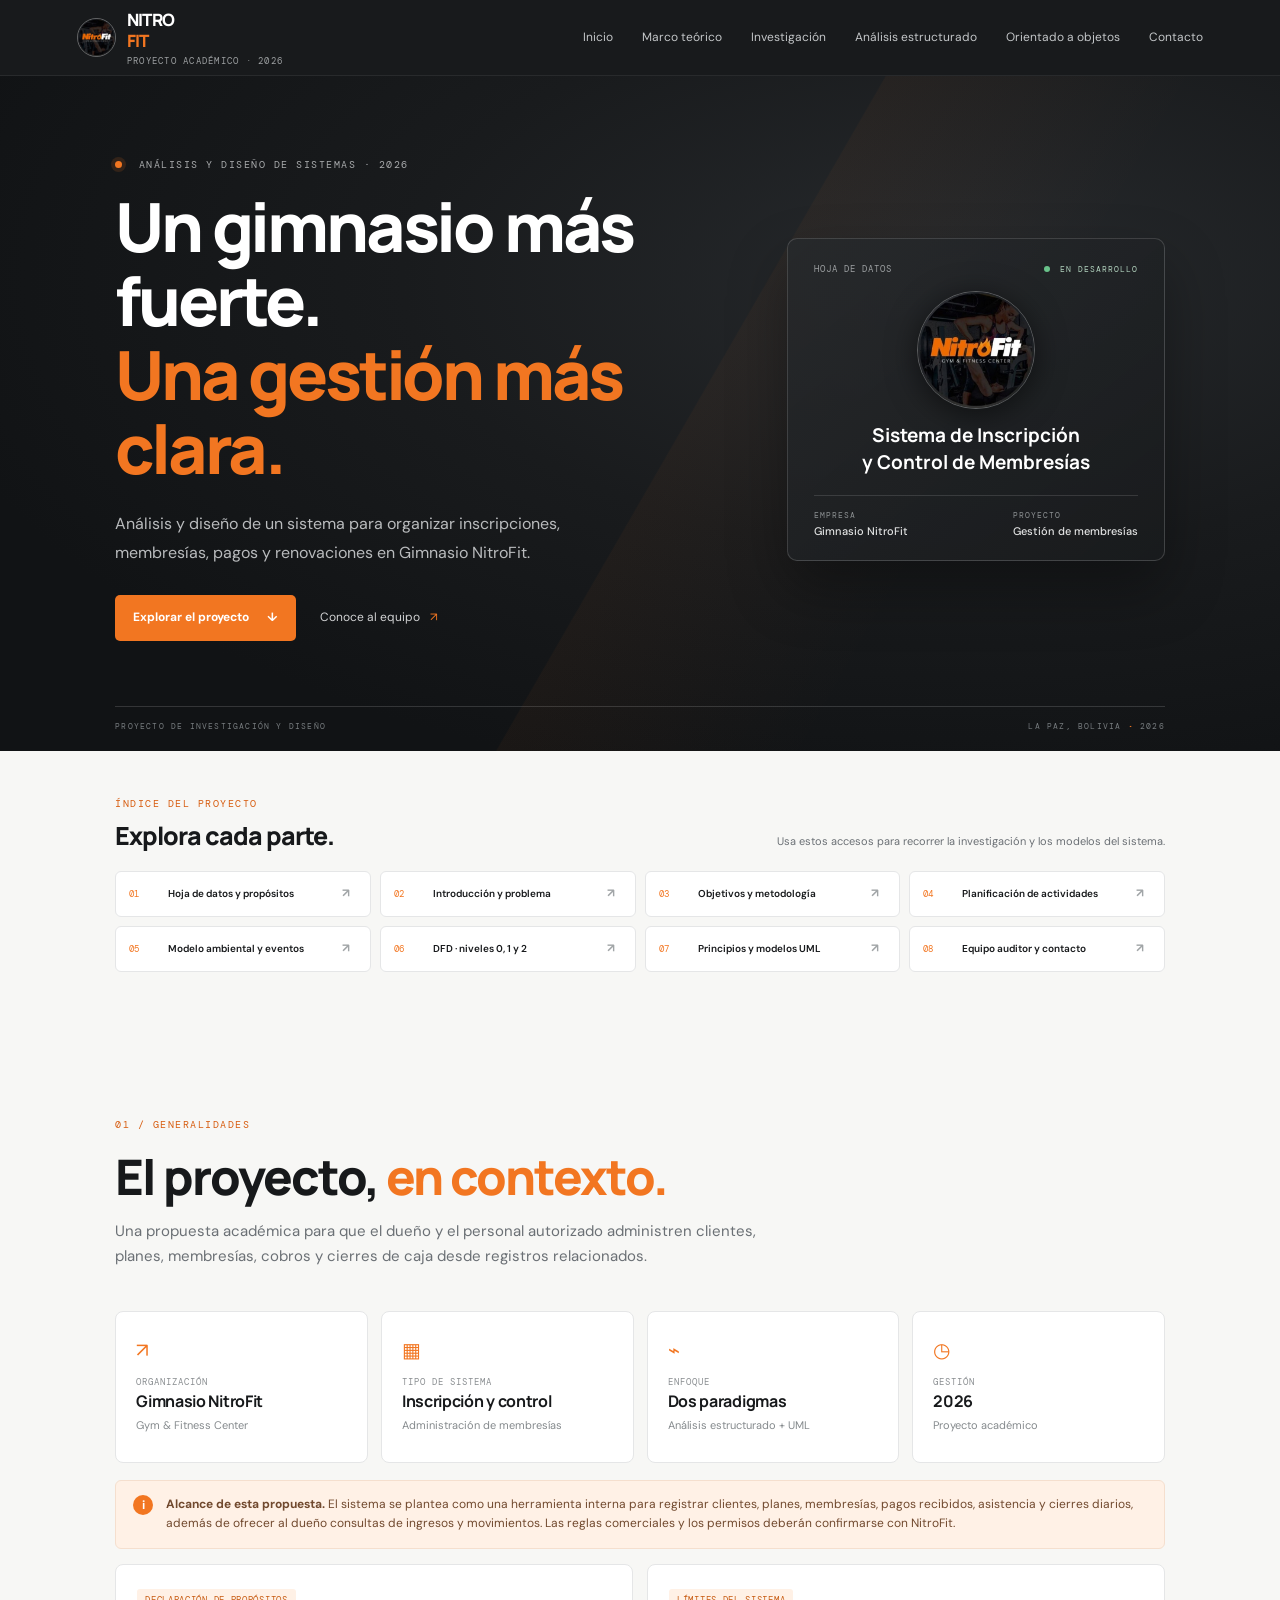
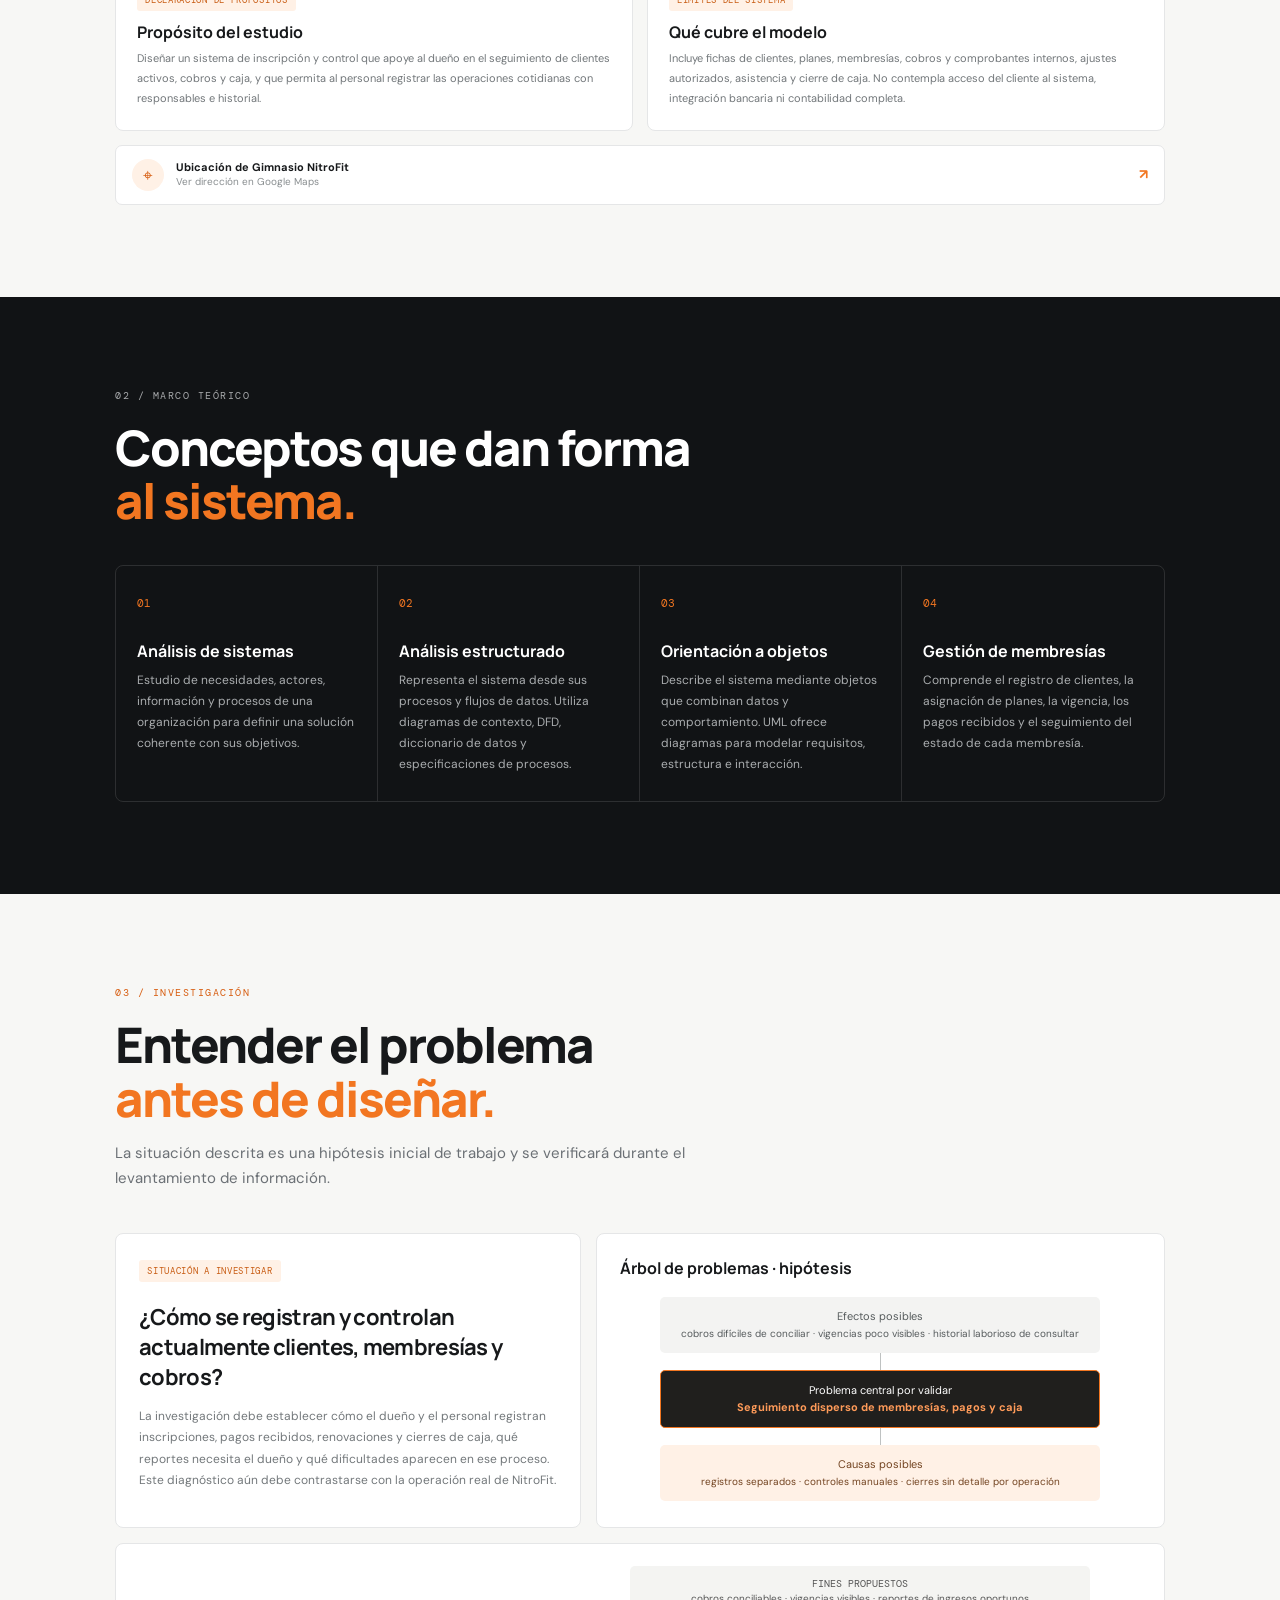
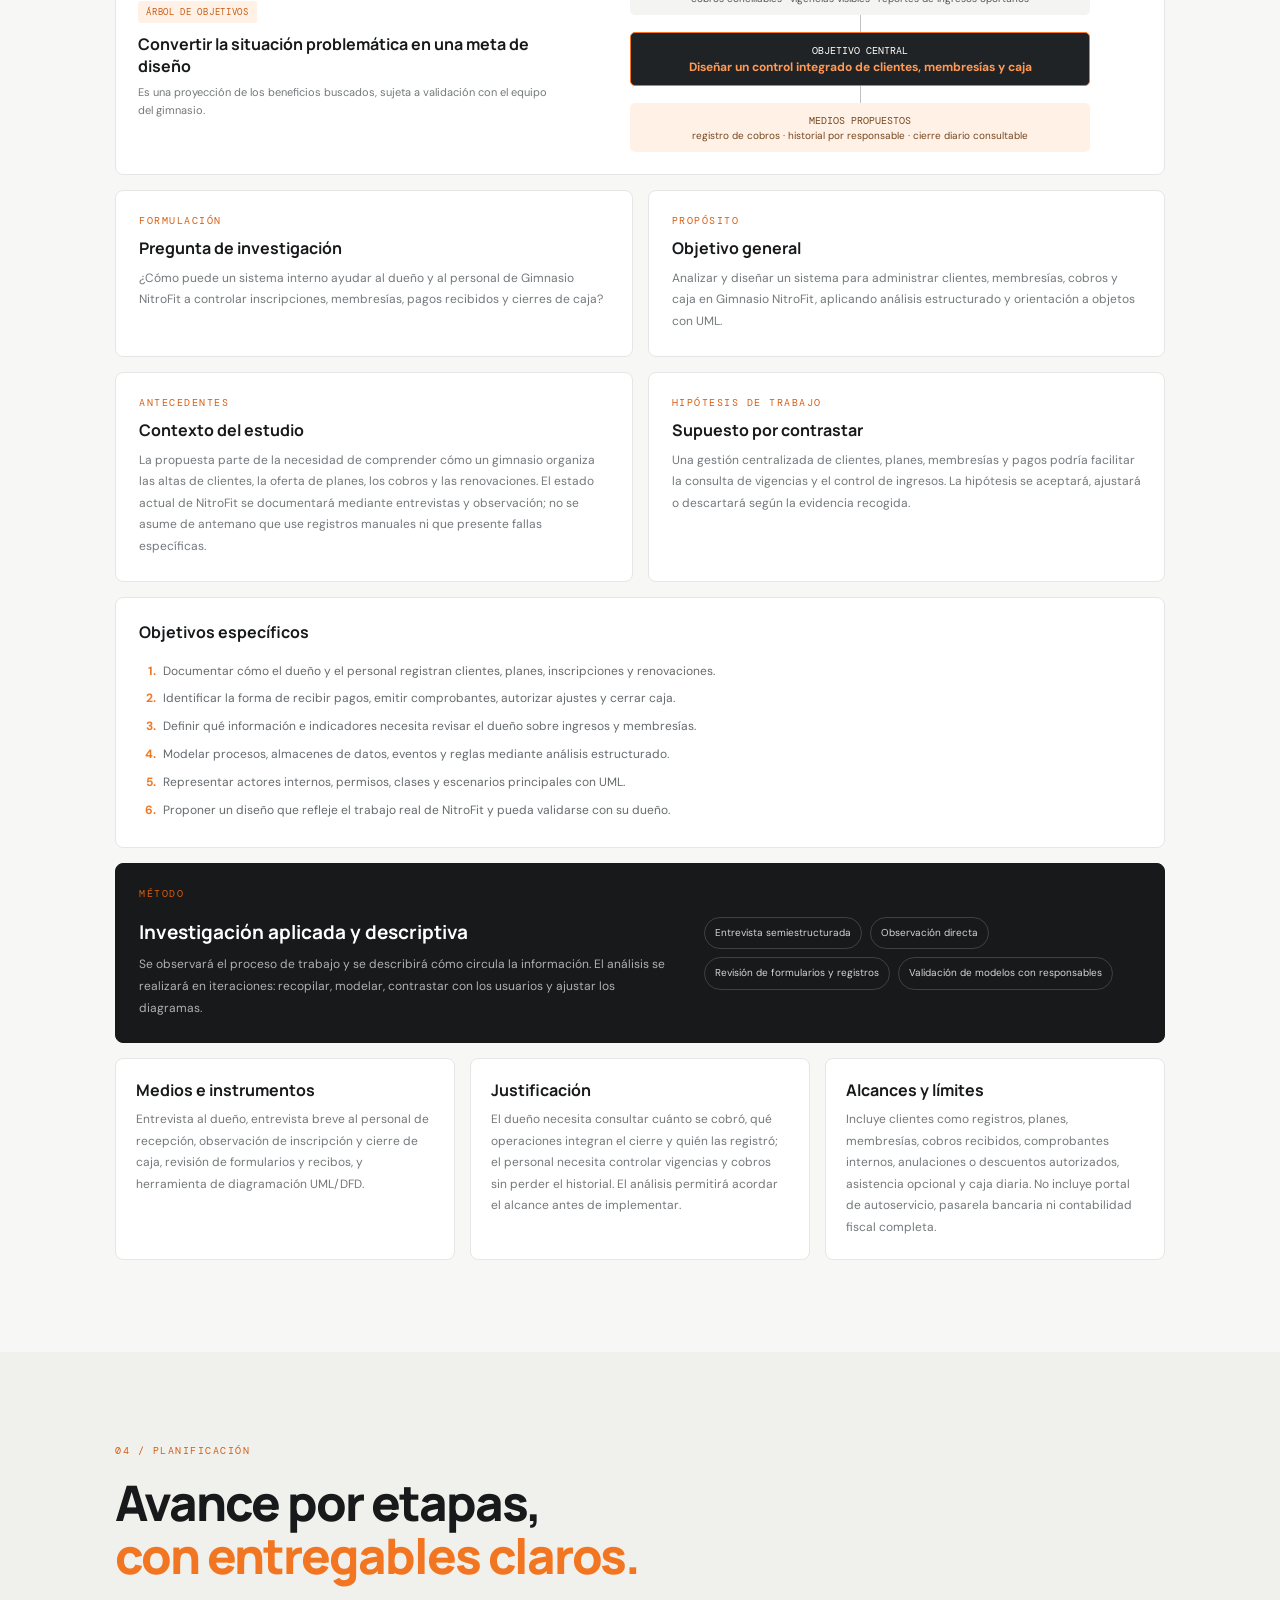
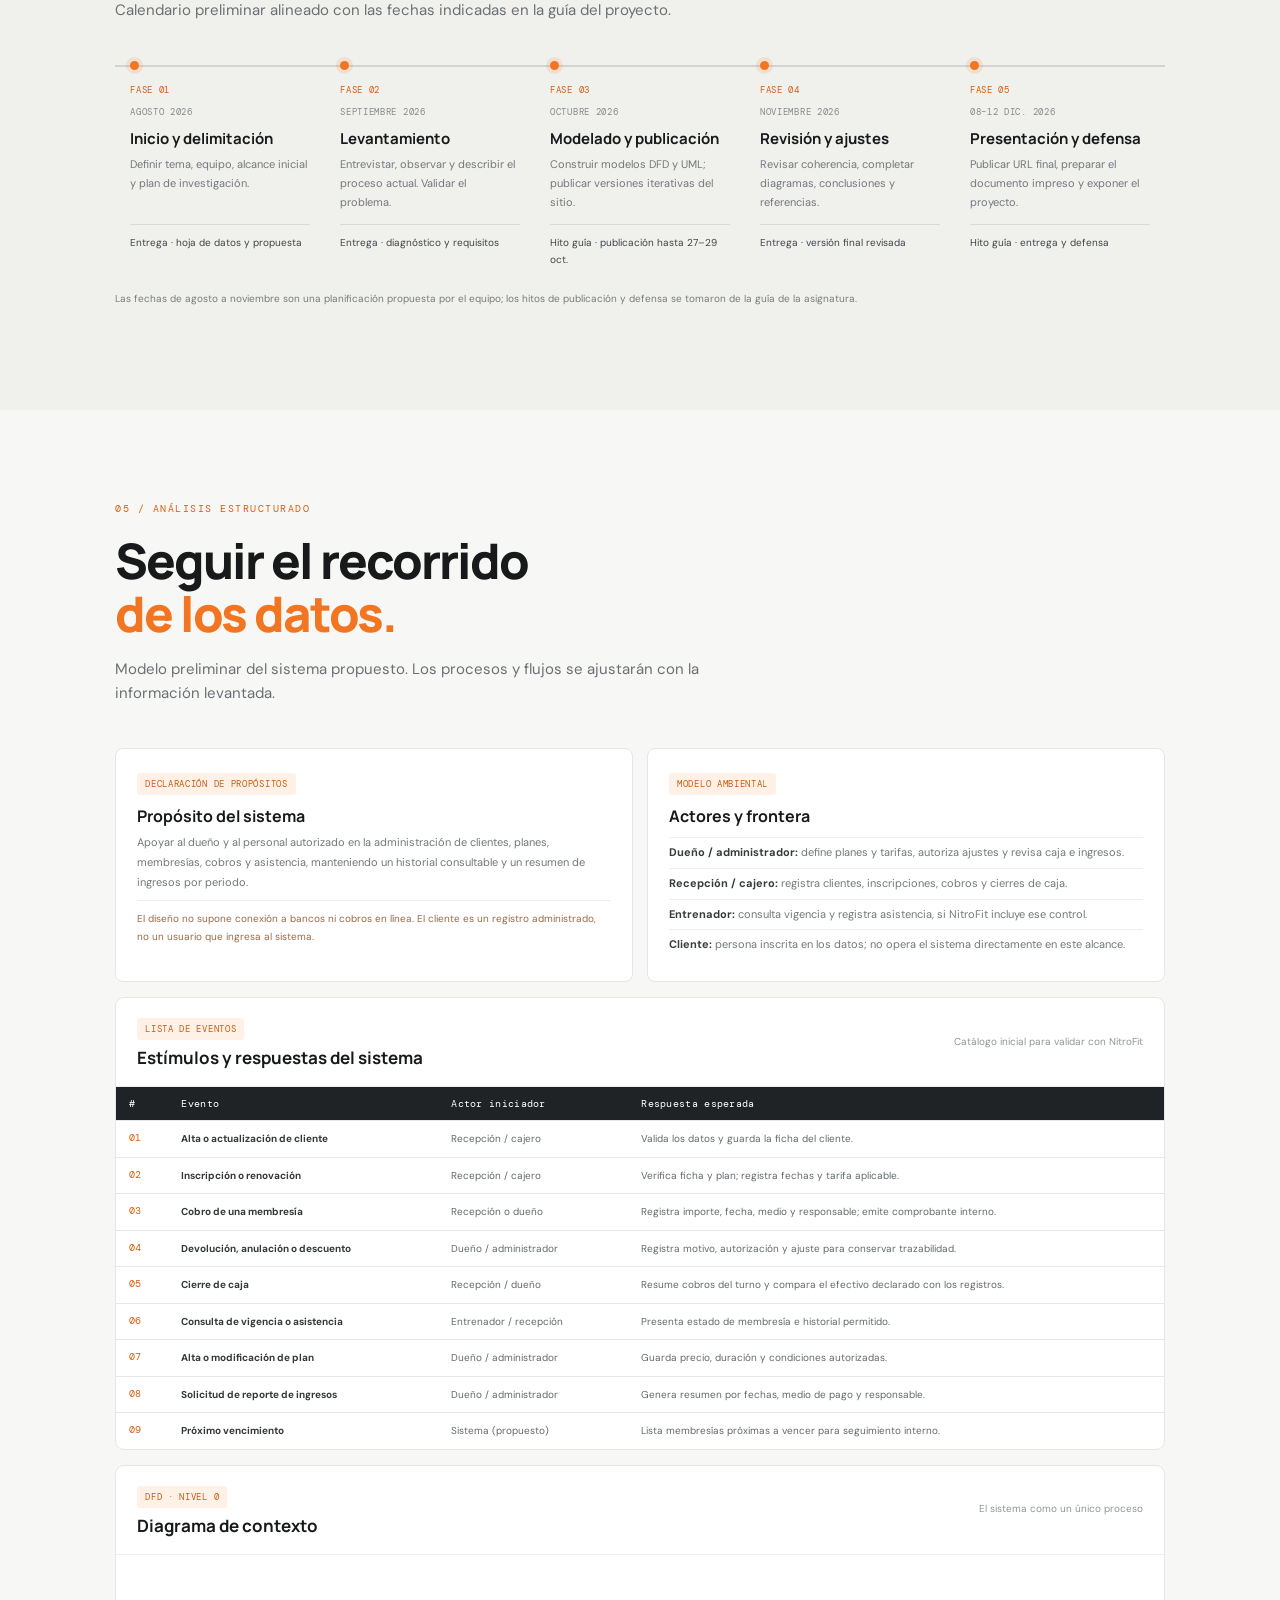
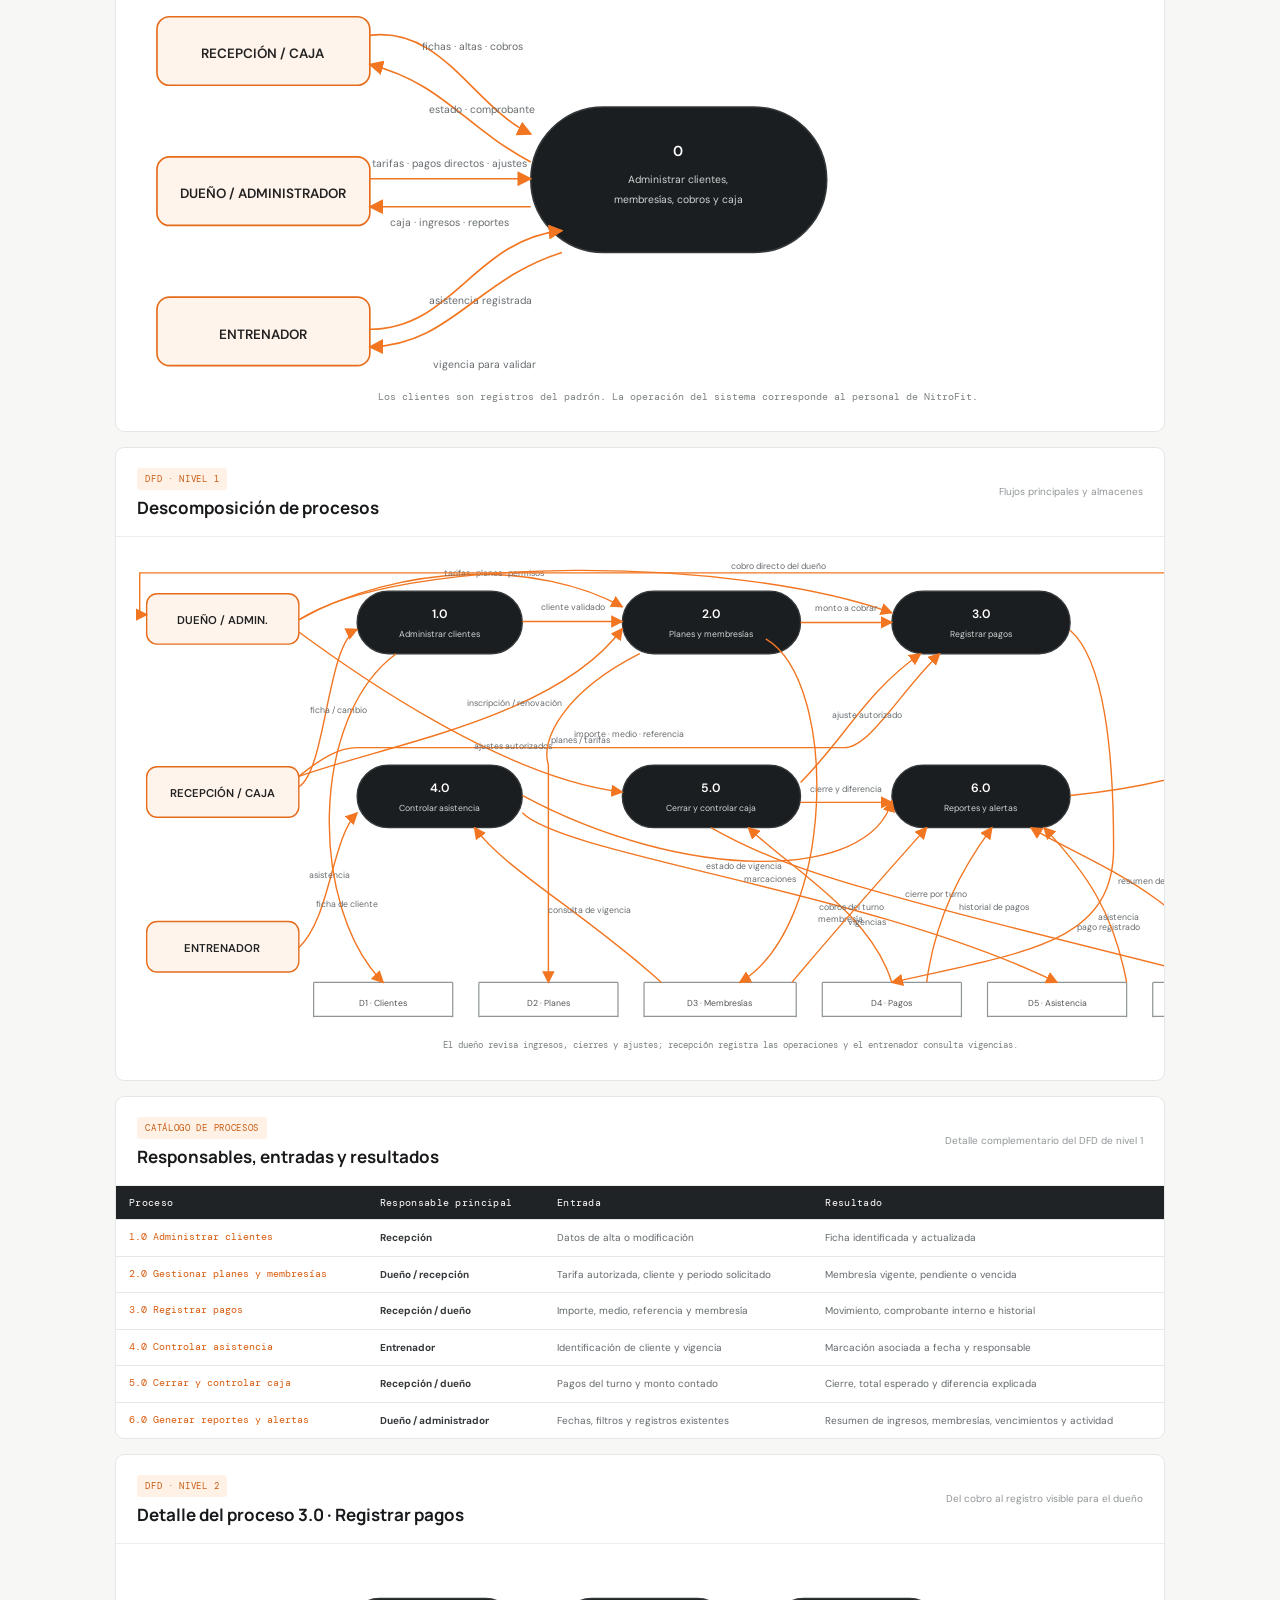
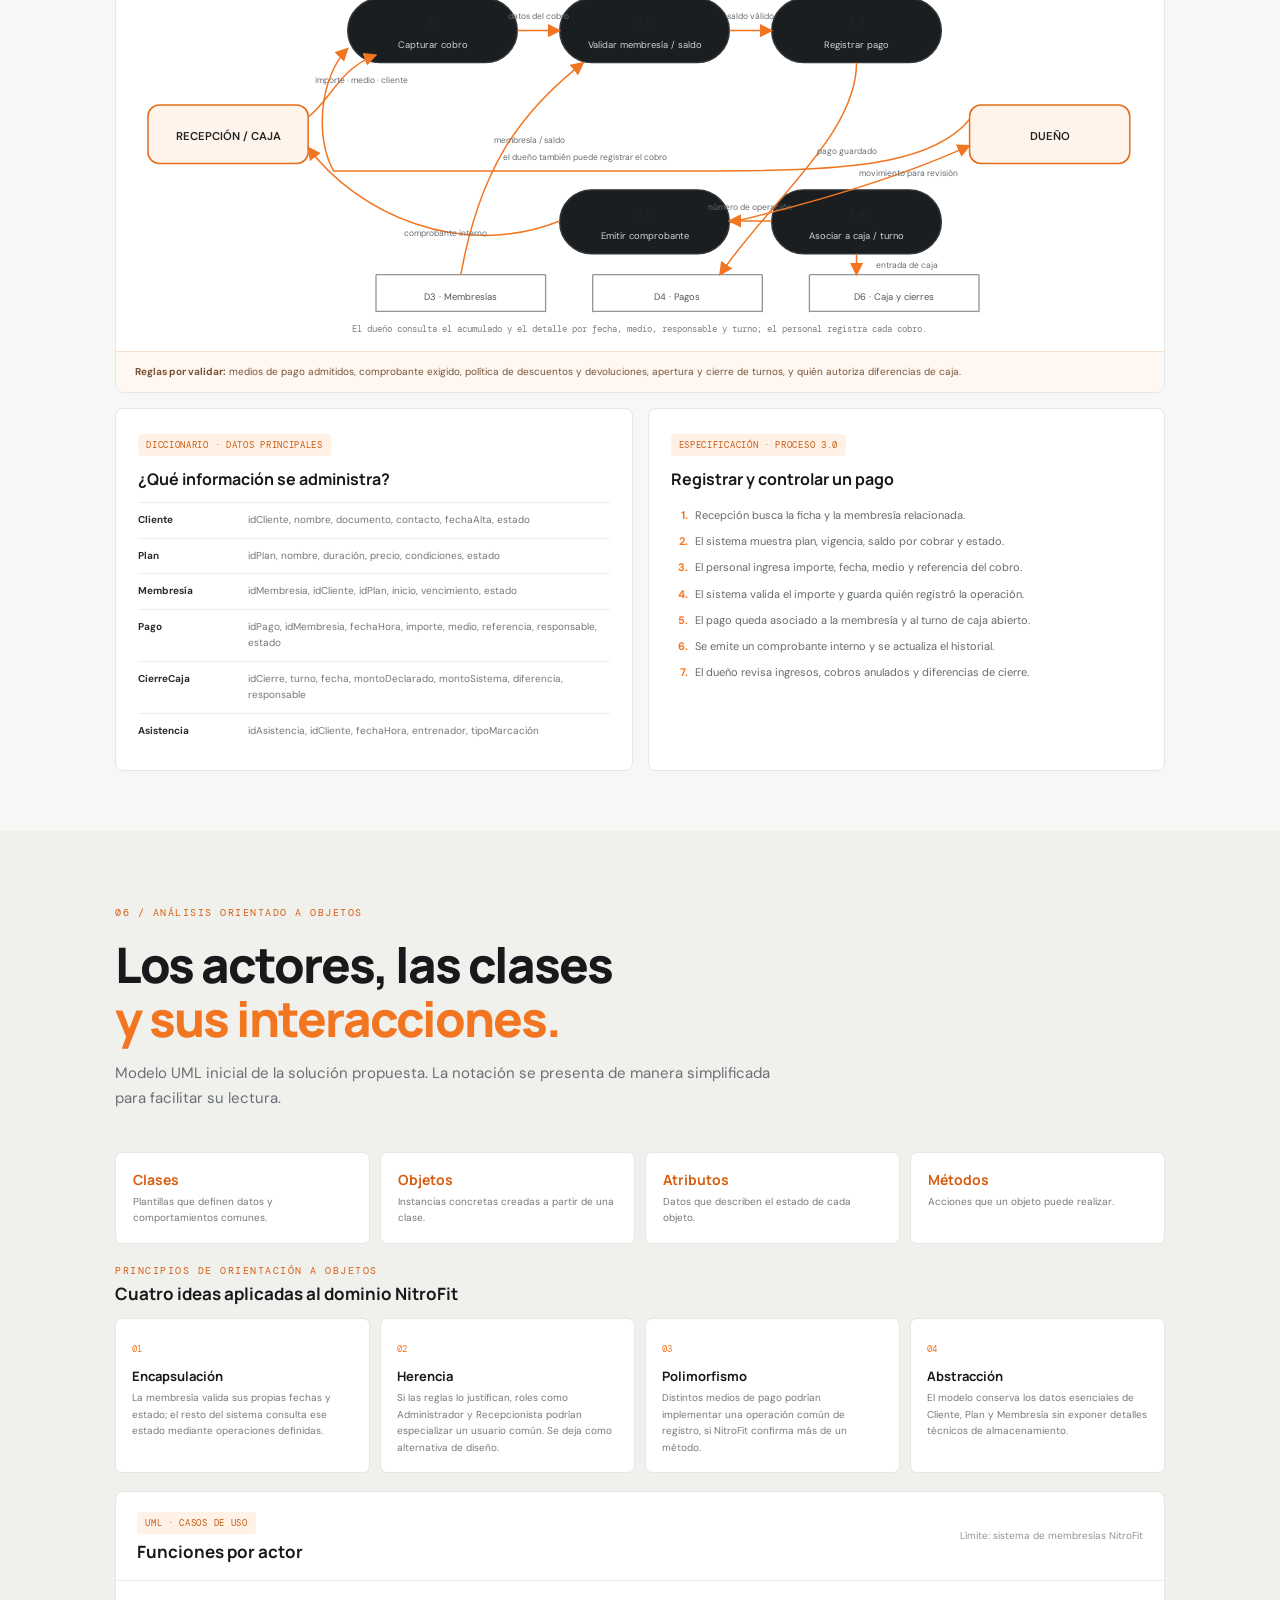
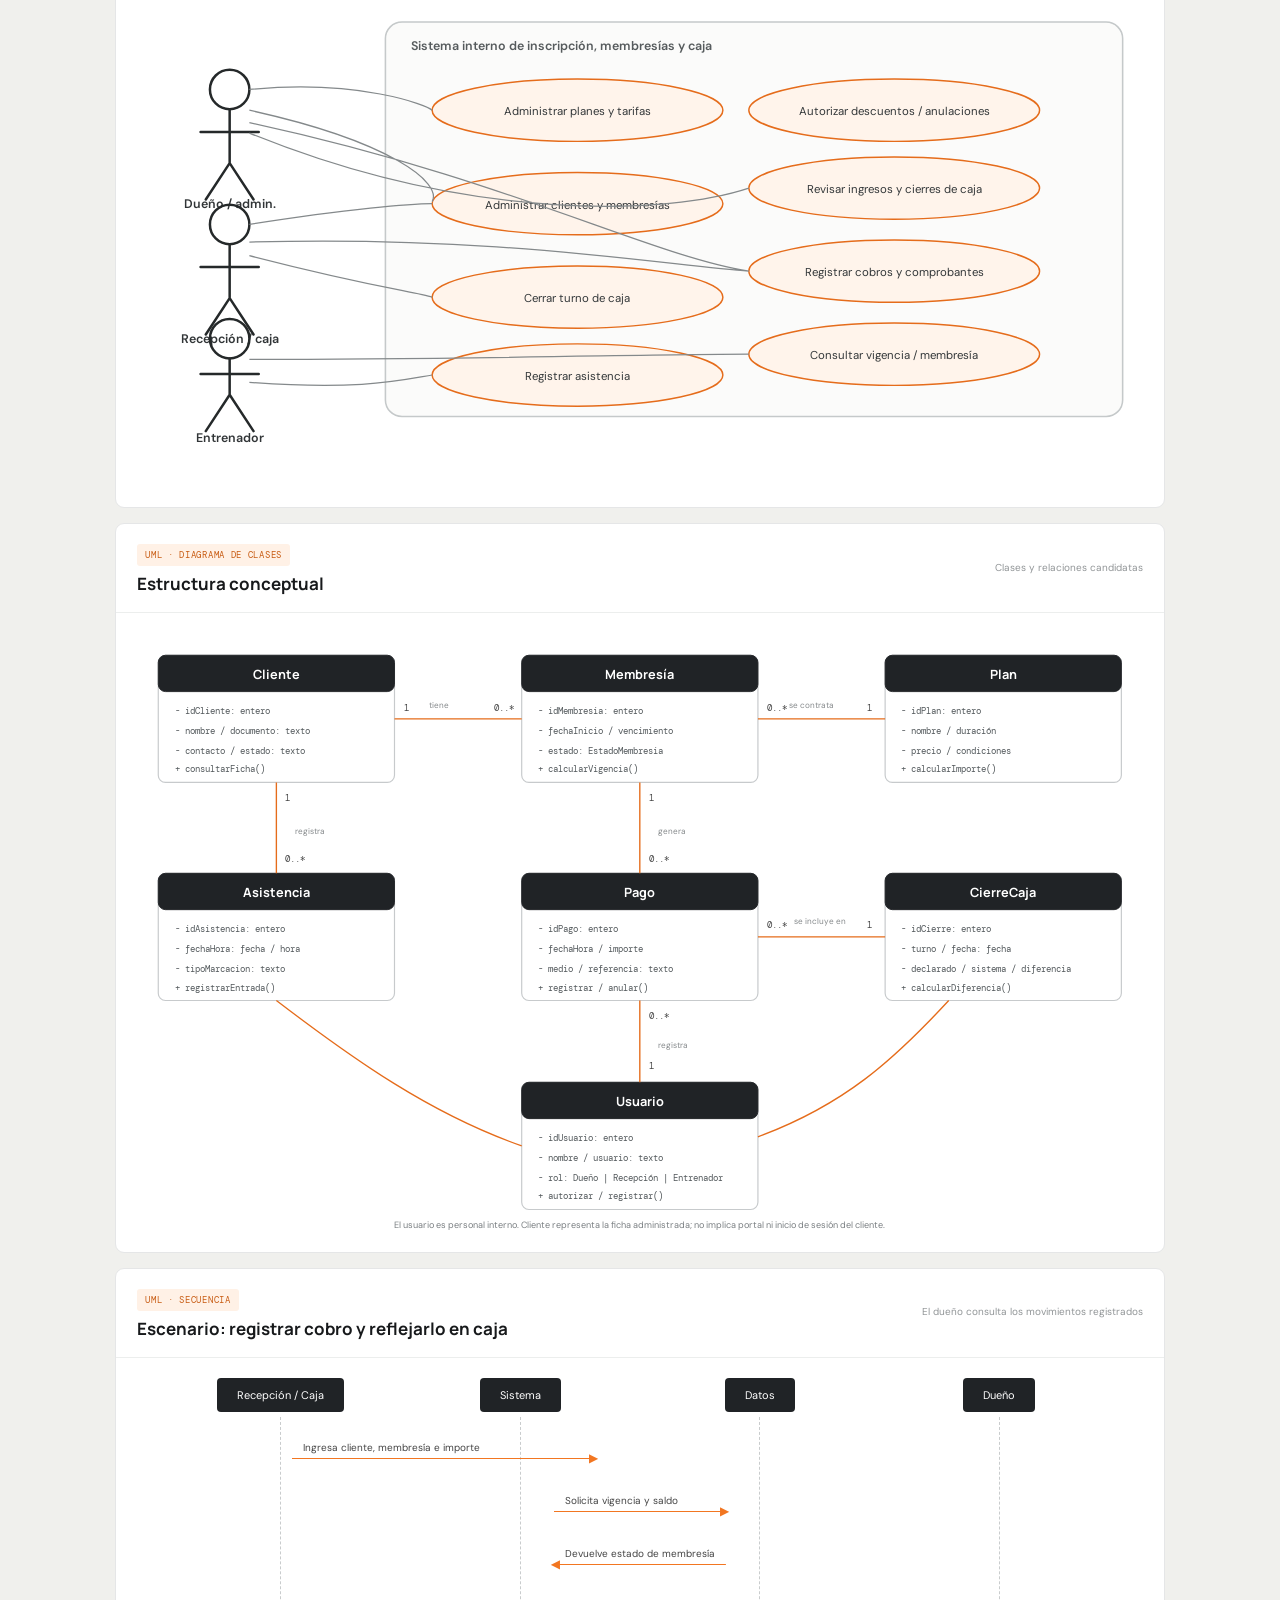
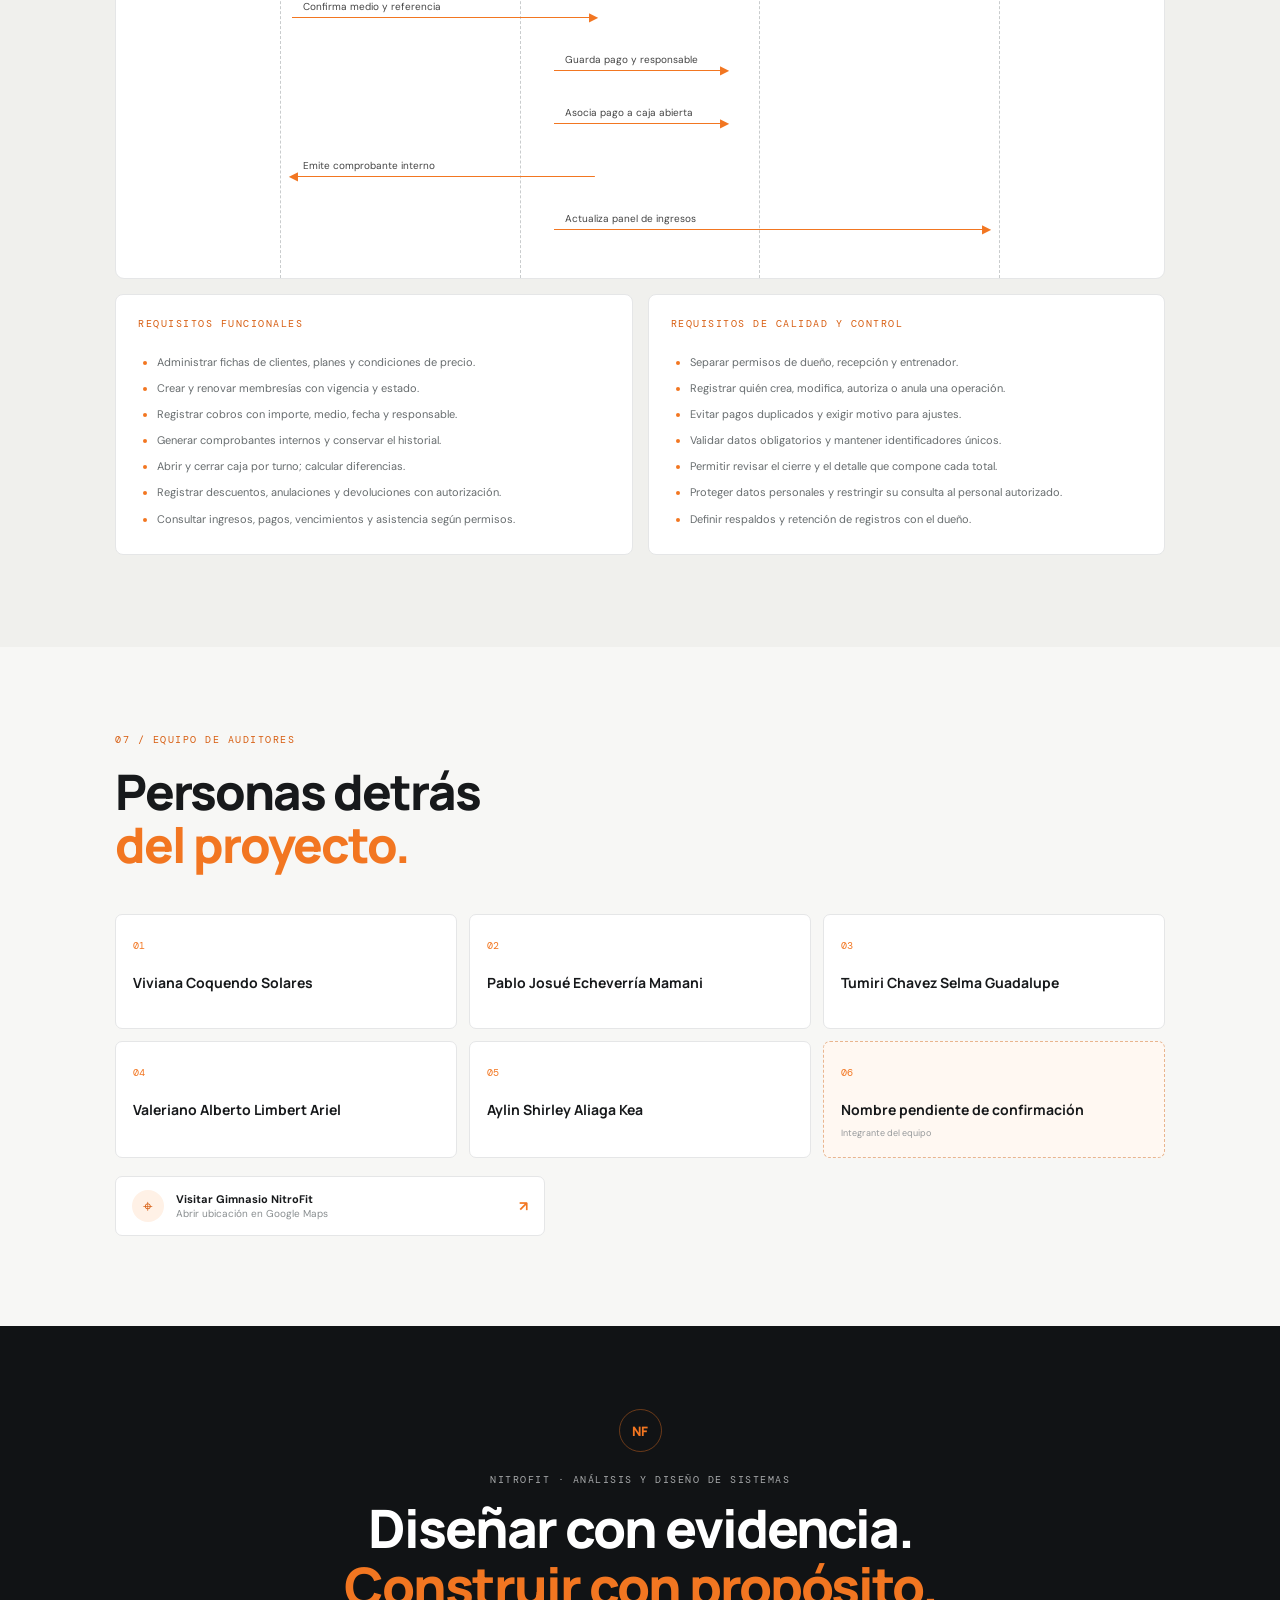
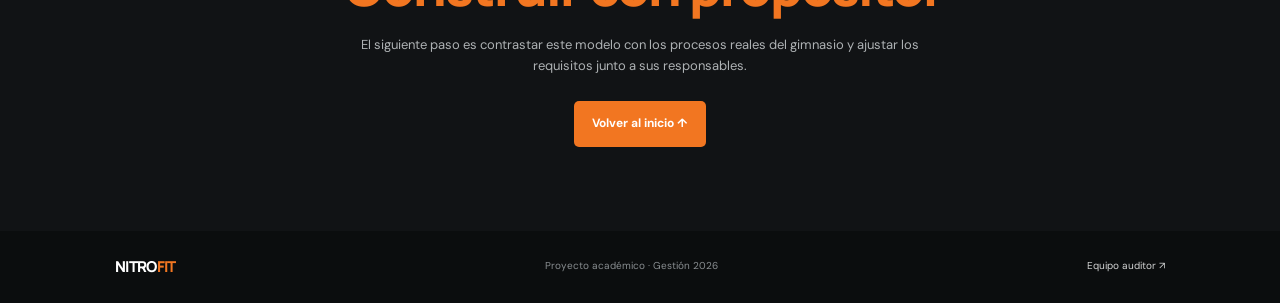
==== commit 00f67223: "AÑADIR:completo-socios" ====
--- a/index.html
+++ b/index.html
@@ -1,6 +1,6 @@
 <!doctype html>
 <html lang="es">
-<head>
+<head> 
   <meta charset="utf-8">
   <meta name="viewport" content="width=device-width, initial-scale=1">
   <meta name="theme-color" content="#111315">
@@ -57,15 +57,15 @@
     </section>
 
     <section class="section intro-section" id="proyecto">
-      <div class="section-heading"><p class="eyebrow orange-text">01 / GENERALIDADES</p><h2>El proyecto, <em>en contexto.</em></h2><p>Una propuesta académica que estudia cómo apoyar la administración de socios y planes del gimnasio mediante un sistema organizado y trazable.</p></div>
+      <div class="section-heading"><p class="eyebrow orange-text">01 / GENERALIDADES</p><h2>El proyecto, <em>en contexto.</em></h2><p>Una propuesta académica para que el dueño y el personal autorizado administren clientes, planes, membresías, cobros y cierres de caja desde registros relacionados.</p></div>
       <div class="facts-grid">
         <article class="fact-card"><span class="fact-icon">↗</span><p>ORGANIZACIÓN</p><h3>Gimnasio NitroFit</h3><small>Gym &amp; Fitness Center</small></article>
         <article class="fact-card"><span class="fact-icon">▦</span><p>TIPO DE SISTEMA</p><h3>Inscripción y control</h3><small>Administración de membresías</small></article>
         <article class="fact-card"><span class="fact-icon">⌁</span><p>ENFOQUE</p><h3>Dos paradigmas</h3><small>Análisis estructurado + UML</small></article>
         <article class="fact-card"><span class="fact-icon">◷</span><p>GESTIÓN</p><h3>2026</h3><small>Proyecto académico</small></article>
       </div>
-      <div class="callout"><span>i</span><p><b>Alcance de esta propuesta.</b> El sistema se plantea como una solución académica para registrar socios, planes, pagos y vigencias, y consultar el estado de las membresías. Los detalles de operación y las reglas comerciales deberán confirmarse mediante investigación con el gimnasio.</p></div>
-      <div class="purpose-grid"><article><span class="tag">DECLARACIÓN DE PROPÓSITOS</span><h3>Propósito del estudio</h3><p>Proponer un diseño que ordene el registro de socios y el seguimiento de membresías, de modo que el personal pueda consultar información vigente y mantener trazabilidad de las operaciones principales.</p></article><article><span class="tag">LÍMITES DEL SISTEMA</span><h3>Qué cubre el modelo</h3><p>Incluye socios, planes, inscripciones, renovaciones, pagos y consultas administrativas. El sitio presenta un análisis y diseño académico; no es una aplicación transaccional ni procesa pagos reales.</p></article></div>
+      <div class="callout"><span>i</span><p><b>Alcance de esta propuesta.</b> El sistema se plantea como una herramienta interna para registrar clientes, planes, membresías, pagos recibidos, asistencia y cierres diarios, además de ofrecer al dueño consultas de ingresos y movimientos. Las reglas comerciales y los permisos deberán confirmarse con NitroFit.</p></div>
+      <div class="purpose-grid"><article><span class="tag">DECLARACIÓN DE PROPÓSITOS</span><h3>Propósito del estudio</h3><p>Diseñar un sistema de inscripción y control que apoye al dueño en el seguimiento de clientes activos, cobros y caja, y que permita al personal registrar las operaciones cotidianas con responsables e historial.</p></article><article><span class="tag">LÍMITES DEL SISTEMA</span><h3>Qué cubre el modelo</h3><p>Incluye fichas de clientes, planes, membresías, cobros y comprobantes internos, ajustes autorizados, asistencia y cierre de caja. No contempla acceso del cliente al sistema, integración bancaria ni contabilidad completa.</p></article></div>
       <a class="location-link" href="https://maps.app.goo.gl/5zF3drxUskJP1aHp8" target="_blank" rel="noopener noreferrer"><span class="location-pin">⌖</span><span><b>Ubicación de Gimnasio NitroFit</b><small>Ver dirección en Google Maps</small></span><strong>↗</strong></a>
     </section>
 
@@ -75,25 +75,25 @@
         <article><span class="number">01</span><h3>Análisis de sistemas</h3><p>Estudio de necesidades, actores, información y procesos de una organización para definir una solución coherente con sus objetivos.</p></article>
         <article><span class="number">02</span><h3>Análisis estructurado</h3><p>Representa el sistema desde sus procesos y flujos de datos. Utiliza diagramas de contexto, DFD, diccionario de datos y especificaciones de procesos.</p></article>
         <article><span class="number">03</span><h3>Orientación a objetos</h3><p>Describe el sistema mediante objetos que combinan datos y comportamiento. UML ofrece diagramas para modelar requisitos, estructura e interacción.</p></article>
-        <article><span class="number">04</span><h3>Gestión de membresías</h3><p>Comprende el registro del socio, la asignación de un plan, la vigencia, los pagos y el seguimiento del estado de cada membresía.</p></article>
+        <article><span class="number">04</span><h3>Gestión de membresías</h3><p>Comprende el registro de clientes, la asignación de planes, la vigencia, los pagos recibidos y el seguimiento del estado de cada membresía.</p></article>
       </div>
     </section>
 
     <section class="section" id="investigacion">
       <div class="section-heading"><p class="eyebrow orange-text">03 / INVESTIGACIÓN</p><h2>Entender el problema<br><em>antes de diseñar.</em></h2><p>La situación descrita es una hipótesis inicial de trabajo y se verificará durante el levantamiento de información.</p></div>
       <div class="problem-layout">
-        <article class="problem-card"><span class="tag">SITUACIÓN A INVESTIGAR</span><h3>¿Cómo se registran y controlan actualmente las membresías?</h3><p>Si la información de socios, pagos y fechas de vencimiento se administra en registros dispersos o manuales, podría ser difícil mantener datos consistentes, localizar historiales y anticipar renovaciones. La investigación comprobará si estos problemas ocurren en NitroFit y con qué frecuencia.</p></article>
-        <div class="tree-card"><h3>Árbol de problemas · hipótesis</h3><div class="problem-tree"><div class="tree-node effect">Efectos posibles<br><small>consultas lentas · vencimientos no advertidos · reportes laboriosos</small></div><div class="tree-line"></div><div class="tree-node core">Problema central por validar<br><b>Control fragmentado de socios y membresías</b></div><div class="tree-line"></div><div class="tree-node cause">Causas posibles<br><small>registros separados · seguimiento manual · falta de historial centralizado</small></div></div></div>
-      </div>
-      <div class="objective-tree-card"><div><span class="tag">ÁRBOL DE OBJETIVOS</span><h3>Convertir la situación problemática en una meta de diseño</h3><p>Es una proyección de los beneficios buscados, sujeta a validación con el equipo del gimnasio.</p></div><div class="objective-tree"><div class="goal-node ends">FINES PROPUESTOS <small>consultas oportunas · vigencias visibles · historial localizable</small></div><div class="tree-line"></div><div class="goal-node center">OBJETIVO CENTRAL <b>Diseñar un control integrado de socios y membresías</b></div><div class="tree-line"></div><div class="goal-node means">MEDIOS PROPUESTOS <small>registro central · datos relacionados · consultas y reportes básicos</small></div></div></div>
+        <article class="problem-card"><span class="tag">SITUACIÓN A INVESTIGAR</span><h3>¿Cómo se registran y controlan actualmente clientes, membresías y cobros?</h3><p>La investigación debe establecer cómo el dueño y el personal registran inscripciones, pagos recibidos, renovaciones y cierres de caja, qué reportes necesita el dueño y qué dificultades aparecen en ese proceso. Este diagnóstico aún debe contrastarse con la operación real de NitroFit.</p></article>
+        <div class="tree-card"><h3>Árbol de problemas · hipótesis</h3><div class="problem-tree"><div class="tree-node effect">Efectos posibles<br><small>cobros difíciles de conciliar · vigencias poco visibles · historial laborioso de consultar</small></div><div class="tree-line"></div><div class="tree-node core">Problema central por validar<br><b>Seguimiento disperso de membresías, pagos y caja</b></div><div class="tree-line"></div><div class="tree-node cause">Causas posibles<br><small>registros separados · controles manuales · cierres sin detalle por operación</small></div></div></div>
+      </div>
+      <div class="objective-tree-card"><div><span class="tag">ÁRBOL DE OBJETIVOS</span><h3>Convertir la situación problemática en una meta de diseño</h3><p>Es una proyección de los beneficios buscados, sujeta a validación con el equipo del gimnasio.</p></div><div class="objective-tree"><div class="goal-node ends">FINES PROPUESTOS <small>cobros conciliables · vigencias visibles · reportes de ingresos oportunos</small></div><div class="tree-line"></div><div class="goal-node center">OBJETIVO CENTRAL <b>Diseñar un control integrado de clientes, membresías y caja</b></div><div class="tree-line"></div><div class="goal-node means">MEDIOS PROPUESTOS <small>registro de cobros · historial por responsable · cierre diario consultable</small></div></div></div>
       <div class="research-grid">
-        <article class="research-item"><p class="eyebrow orange-text">FORMULACIÓN</p><h3>Pregunta de investigación</h3><p>¿Cómo puede un sistema de inscripción y control de membresías apoyar el registro de socios y el seguimiento de pagos y vigencias en Gimnasio NitroFit?</p></article>
-        <article class="research-item"><p class="eyebrow orange-text">PROPÓSITO</p><h3>Objetivo general</h3><p>Analizar y diseñar un sistema de inscripción y control de membresías para Gimnasio NitroFit, aplicando análisis estructurado y orientación a objetos con UML.</p></article>
-      </div>
-      <div class="research-grid research-extra"><article class="research-item"><p class="eyebrow orange-text">ANTECEDENTES</p><h3>Contexto del estudio</h3><p>La propuesta parte de la necesidad de comprender cómo un gimnasio organiza las altas de socios, la oferta de planes, los cobros y las renovaciones. El estado actual de NitroFit se documentará mediante entrevistas y observación; no se asume de antemano que use registros manuales ni que presente fallas específicas.</p></article><article class="research-item"><p class="eyebrow orange-text">HIPÓTESIS DE TRABAJO</p><h3>Supuesto por contrastar</h3><p>Una gestión centralizada de socios, planes y membresías podría facilitar la consulta de vigencias y el seguimiento de pagos. La hipótesis se aceptará, ajustará o descartará según la evidencia recogida.</p></article></div>
-      <div class="objectives"><h3>Objetivos específicos</h3><ol><li>Describir el proceso actual de inscripción, cobro y renovación de membresías.</li><li>Identificar actores, datos, reglas del negocio y necesidades de consulta.</li><li>Modelar los procesos mediante diagramas de flujo de datos y especificaciones.</li><li>Definir requisitos y representar el sistema con diagramas UML.</li><li>Proponer un diseño consistente con los hallazgos y el alcance académico.</li></ol></div>
+        <article class="research-item"><p class="eyebrow orange-text">FORMULACIÓN</p><h3>Pregunta de investigación</h3><p>¿Cómo puede un sistema interno ayudar al dueño y al personal de Gimnasio NitroFit a controlar inscripciones, membresías, pagos recibidos y cierres de caja?</p></article>
+        <article class="research-item"><p class="eyebrow orange-text">PROPÓSITO</p><h3>Objetivo general</h3><p>Analizar y diseñar un sistema para administrar clientes, membresías, cobros y caja en Gimnasio NitroFit, aplicando análisis estructurado y orientación a objetos con UML.</p></article>
+      </div>
+      <div class="research-grid research-extra"><article class="research-item"><p class="eyebrow orange-text">ANTECEDENTES</p><h3>Contexto del estudio</h3><p>La propuesta parte de la necesidad de comprender cómo un gimnasio organiza las altas de clientes, la oferta de planes, los cobros y las renovaciones. El estado actual de NitroFit se documentará mediante entrevistas y observación; no se asume de antemano que use registros manuales ni que presente fallas específicas.</p></article><article class="research-item"><p class="eyebrow orange-text">HIPÓTESIS DE TRABAJO</p><h3>Supuesto por contrastar</h3><p>Una gestión centralizada de clientes, planes, membresías y pagos podría facilitar la consulta de vigencias y el control de ingresos. La hipótesis se aceptará, ajustará o descartará según la evidencia recogida.</p></article></div>
+      <div class="objectives"><h3>Objetivos específicos</h3><ol><li>Documentar cómo el dueño y el personal registran clientes, planes, inscripciones y renovaciones.</li><li>Identificar la forma de recibir pagos, emitir comprobantes, autorizar ajustes y cerrar caja.</li><li>Definir qué información e indicadores necesita revisar el dueño sobre ingresos y membresías.</li><li>Modelar procesos, almacenes de datos, eventos y reglas mediante análisis estructurado.</li><li>Representar actores internos, permisos, clases y escenarios principales con UML.</li><li>Proponer un diseño que refleje el trabajo real de NitroFit y pueda validarse con su dueño.</li></ol></div>
       <div class="method-box"><div><p class="eyebrow orange-text">MÉTODO</p><h3>Investigación aplicada y descriptiva</h3><p>Se observará el proceso de trabajo y se describirá cómo circula la información. El análisis se realizará en iteraciones: recopilar, modelar, contrastar con los usuarios y ajustar los diagramas.</p></div><div class="method-pills"><span>Entrevista semiestructurada</span><span>Observación directa</span><span>Revisión de formularios y registros</span><span>Validación de modelos con responsables</span></div></div>
-      <div class="scope-grid"><article><h3>Medios e instrumentos</h3><p>Guía de entrevista, ficha de observación, lista de verificación de datos y herramienta de diagramación UML/DFD.</p></article><article><h3>Justificación</h3><p>El análisis permitirá ordenar los requisitos antes de implementar, reducir omisiones en el diseño y evaluar cómo centralizar la información relevante para la atención y administración.</p></article><article><h3>Alcances y límites</h3><p>Incluye inscripción, datos del socio, planes, pagos, vigencias y consultas básicas. No define integración bancaria, control biométrico ni contabilidad completa; esos temas requieren decisión y validación adicional.</p></article></div>
+      <div class="scope-grid"><article><h3>Medios e instrumentos</h3><p>Entrevista al dueño, entrevista breve al personal de recepción, observación de inscripción y cierre de caja, revisión de formularios y recibos, y herramienta de diagramación UML/DFD.</p></article><article><h3>Justificación</h3><p>El dueño necesita consultar cuánto se cobró, qué operaciones integran el cierre y quién las registró; el personal necesita controlar vigencias y cobros sin perder el historial. El análisis permitirá acordar el alcance antes de implementar.</p></article><article><h3>Alcances y límites</h3><p>Incluye clientes como registros, planes, membresías, cobros recibidos, comprobantes internos, anulaciones o descuentos autorizados, asistencia opcional y caja diaria. No incluye portal de autoservicio, pasarela bancaria ni contabilidad fiscal completa.</p></article></div>
     </section>
 
     <section class="section plan-section" id="planificacion">
@@ -111,79 +111,119 @@
     <section class="section structured-section" id="estructurado">
       <div class="section-heading"><p class="eyebrow orange-text">05 / ANÁLISIS ESTRUCTURADO</p><h2>Seguir el recorrido<br><em>de los datos.</em></h2><p>Modelo preliminar del sistema propuesto. Los procesos y flujos se ajustarán con la información levantada.</p></div>
       <div class="environment-grid">
-        <article class="environment-card"><span class="tag">DECLARACIÓN DE PROPÓSITOS</span><h3>Propósito del sistema</h3><p>Apoyar al personal de NitroFit en la administración de inscripciones y membresías mediante registros relacionados de socios, planes, vigencias y pagos, con consultas básicas para la atención diaria.</p><p class="small-note">El diseño no presupone automatizaciones externas ni cobros en línea.</p></article>
-        <article class="environment-card"><span class="tag">MODELO AMBIENTAL</span><h3>Actores y frontera</h3><ul><li><b>Socio:</b> proporciona sus datos, solicita inscripción o renovación y consulta su estado.</li><li><b>Administrador:</b> mantiene socios y planes, registra operaciones y consulta listados.</li><li><b>Sistema:</b> valida, almacena y presenta los datos dentro del alcance definido.</li></ul></article>
+        <article class="environment-card"><span class="tag">DECLARACIÓN DE PROPÓSITOS</span><h3>Propósito del sistema</h3><p>Apoyar al dueño y al personal autorizado en la administración de clientes, planes, membresías, cobros y asistencia, manteniendo un historial consultable y un resumen de ingresos por periodo.</p><p class="small-note">El diseño no supone conexión a bancos ni cobros en línea. El cliente es un registro administrado, no un usuario que ingresa al sistema.</p></article>
+        <article class="environment-card"><span class="tag">MODELO AMBIENTAL</span><h3>Actores y frontera</h3><ul><li><b>Dueño / administrador:</b> define planes y tarifas, autoriza ajustes y revisa caja e ingresos.</li><li><b>Recepción / cajero:</b> registra clientes, inscripciones, cobros y cierres de caja.</li><li><b>Entrenador:</b> consulta vigencia y registra asistencia, si NitroFit incluye ese control.</li><li><b>Cliente:</b> persona inscrita en los datos; no opera el sistema directamente en este alcance.</li></ul></article>
       </div>
       <div class="events-card"><div class="diagram-title"><div><span class="tag">LISTA DE EVENTOS</span><h3>Estímulos y respuestas del sistema</h3></div><span class="diagram-caption">Catálogo inicial para validar con NitroFit</span></div><div class="table-scroll"><table class="project-table"><thead><tr><th>#</th><th>Evento</th><th>Actor iniciador</th><th>Respuesta esperada</th></tr></thead><tbody>
-        <tr><td>01</td><td>Solicitud de inscripción</td><td>Socio / Administrador</td><td>Valida los datos y registra al socio.</td></tr>
-        <tr><td>02</td><td>Solicitud de membresía o renovación</td><td>Socio / Administrador</td><td>Consulta planes y registra el periodo elegido.</td></tr>
-        <tr><td>03</td><td>Registro de pago</td><td>Administrador</td><td>Asocia el pago a la membresía y conserva su referencia.</td></tr>
-        <tr><td>04</td><td>Consulta de estado o vigencia</td><td>Socio / Administrador</td><td>Presenta el estado y las fechas registradas.</td></tr>
-        <tr><td>05</td><td>Alta o modificación de un plan</td><td>Administrador</td><td>Guarda las condiciones del plan para nuevas operaciones.</td></tr>
-        <tr><td>06</td><td>Solicitud de listado administrativo</td><td>Administrador</td><td>Genera una consulta de socios y membresías según filtros disponibles.</td></tr>
-        <tr><td>07</td><td>Próximo vencimiento</td><td>Sistema (propuesto)</td><td>Identifica membresías próximas a vencer; canal y anticipación quedan por definir.</td></tr>
+        <tr><td>01</td><td>Alta o actualización de cliente</td><td>Recepción / cajero</td><td>Valida los datos y guarda la ficha del cliente.</td></tr>
+        <tr><td>02</td><td>Inscripción o renovación</td><td>Recepción / cajero</td><td>Verifica ficha y plan; registra fechas y tarifa aplicable.</td></tr>
+        <tr><td>03</td><td>Cobro de una membresía</td><td>Recepción o dueño</td><td>Registra importe, fecha, medio y responsable; emite comprobante interno.</td></tr>
+        <tr><td>04</td><td>Devolución, anulación o descuento</td><td>Dueño / administrador</td><td>Registra motivo, autorización y ajuste para conservar trazabilidad.</td></tr>
+        <tr><td>05</td><td>Cierre de caja</td><td>Recepción / dueño</td><td>Resume cobros del turno y compara el efectivo declarado con los registros.</td></tr>
+        <tr><td>06</td><td>Consulta de vigencia o asistencia</td><td>Entrenador / recepción</td><td>Presenta estado de membresía e historial permitido.</td></tr>
+        <tr><td>07</td><td>Alta o modificación de plan</td><td>Dueño / administrador</td><td>Guarda precio, duración y condiciones autorizadas.</td></tr>
+        <tr><td>08</td><td>Solicitud de reporte de ingresos</td><td>Dueño / administrador</td><td>Genera resumen por fechas, medio de pago y responsable.</td></tr>
+        <tr><td>09</td><td>Próximo vencimiento</td><td>Sistema (propuesto)</td><td>Lista membresías próximas a vencer para seguimiento interno.</td></tr>
       </tbody></table></div></div>
       <div class="diagram-card"><div class="diagram-title"><div><span class="tag">DFD · NIVEL 0</span><h3>Diagrama de contexto</h3></div><span class="diagram-caption">El sistema como un único proceso</span></div>
-        <div class="svg-scroll"><svg class="dfd" viewBox="0 0 900 330" role="img" aria-labelledby="dfd0title dfd0desc"><title id="dfd0title">Diagrama de contexto del sistema NitroFit</title><desc id="dfd0desc">El socio y el administrador intercambian datos con el sistema de membresías. El sistema consulta y actualiza el registro de membresías.</desc>
+        <div class="svg-scroll"><svg class="dfd dfd-context" viewBox="0 0 980 430" role="img" aria-labelledby="dfd0title dfd0desc"><title id="dfd0title">Diagrama de contexto del sistema NitroFit</title><desc id="dfd0desc">El dueño o administrador, el personal de recepción y caja y el entrenador intercambian datos con el sistema. Los clientes se mantienen como registros y no como usuarios del sistema.</desc>
           <defs><marker id="arrow" markerWidth="9" markerHeight="9" refX="8" refY="4.5" orient="auto"><path d="M0,0 L9,4.5 L0,9 z" fill="#f27621"/></marker></defs>
-          <rect class="entity" x="28" y="42" width="170" height="66" rx="12"/><text x="113" y="82" text-anchor="middle">SOCIO</text>
-          <rect class="process" x="340" y="105" width="230" height="100" rx="50"/><text x="455" y="148" text-anchor="middle">0</text><text class="subtext" x="455" y="174" text-anchor="middle">Gestionar membresías</text>
-          <rect class="entity" x="700" y="42" width="170" height="66" rx="12"/><text x="785" y="82" text-anchor="middle">ADMINISTRADOR</text>
-          <path class="flow" d="M198 67 C255 36 295 57 340 128" marker-end="url(#arrow)"/><text class="flow-label" x="250" y="48">datos / solicitud</text>
-          <path class="flow" d="M340 177 C285 222 242 192 198 92" marker-end="url(#arrow)"/><text class="flow-label" x="236" y="207">estado / comprobante</text>
-          <path class="flow" d="M700 68 C650 43 615 71 570 130" marker-end="url(#arrow)"/><text class="flow-label" x="620" y="49">gestión / consulta</text>
-          <path class="flow" d="M570 180 C621 225 666 187 700 91" marker-end="url(#arrow)"/><text class="flow-label" x="625" y="210">listados / alertas</text>
-          <text class="diagram-note" x="450" y="290" text-anchor="middle">Límite del sistema · inscripción · planes · pagos · vigencias · consultas</text>
+          <rect class="entity" x="25" y="45" width="205" height="66" rx="12"/><text x="127" y="85" text-anchor="middle">RECEPCIÓN / CAJA</text>
+          <rect class="entity" x="25" y="180" width="205" height="66" rx="12"/><text x="127" y="220" text-anchor="middle">DUEÑO / ADMINISTRADOR</text>
+          <rect class="entity" x="25" y="315" width="205" height="66" rx="12"/><text x="127" y="355" text-anchor="middle">ENTRENADOR</text>
+          <rect class="process" x="385" y="132" width="285" height="140" rx="70"/><text x="527" y="179" text-anchor="middle">0</text><text class="subtext" x="527" y="205" text-anchor="middle">Administrar clientes,</text><text class="subtext" x="527" y="224" text-anchor="middle">membresías, cobros y caja</text>
+          <path class="flow" d="M230 63 C300 54 330 132 385 158" marker-end="url(#arrow)"/><text class="flow-label" x="280" y="77">fichas · altas · cobros</text>
+          <path class="flow" d="M385 185 C320 150 300 109 230 91" marker-end="url(#arrow)"/><text class="flow-label" x="287" y="138">estado · comprobante</text>
+          <path class="flow" d="M230 201 H385" marker-end="url(#arrow)"/><text class="flow-label" x="307" y="190" text-anchor="middle">tarifas · pagos directos · ajustes</text>
+          <path class="flow" d="M385 228 H230" marker-end="url(#arrow)"/><text class="flow-label" x="307" y="247" text-anchor="middle">caja · ingresos · reportes</text>
+          <path class="flow" d="M230 346 C310 346 330 260 415 251" marker-end="url(#arrow)"/><text class="flow-label" x="287" y="322">asistencia registrada</text>
+          <path class="flow" d="M415 272 C332 298 308 361 230 363" marker-end="url(#arrow)"/><text class="flow-label" x="291" y="383">vigencia para validar</text>
+          <text class="diagram-note" x="527" y="414" text-anchor="middle">Los clientes son registros del padrón. La operación del sistema corresponde al personal de NitroFit.</text>
         </svg></div>
       </div>
       <div class="diagram-card"><div class="diagram-title"><div><span class="tag">DFD · NIVEL 1</span><h3>Descomposición de procesos</h3></div><span class="diagram-caption">Flujos principales y almacenes</span></div>
-        <div class="svg-scroll"><svg class="dfd dfd-wide" viewBox="0 0 1060 440" role="img" aria-labelledby="dfd1title dfd1desc"><title id="dfd1title">Diagrama de flujo de datos nivel 1</title><desc id="dfd1desc">Tres procesos: registrar socio, gestionar membresía y registrar pago. Se conectan con almacenes de socios, planes, membresías y pagos.</desc>
+        <div class="svg-scroll"><svg class="dfd dfd-complete" viewBox="0 0 1380 590" role="img" aria-labelledby="dfd1title dfd1desc"><title id="dfd1title">Diagrama de flujo de datos nivel 1 para NitroFit</title><desc id="dfd1desc">Seis procesos cubren clientes, planes y membresías, pagos, asistencia, caja y reportes. Intervienen dueño, recepción y entrenador, y seis almacenes de datos.</desc>
           <defs><marker id="arrow1" markerWidth="9" markerHeight="9" refX="8" refY="4.5" orient="auto"><path d="M0,0 L9,4.5 L0,9 z" fill="#f27621"/></marker></defs>
-          <rect class="entity" x="18" y="50" width="145" height="60" rx="12"/><text x="90" y="86" text-anchor="middle">SOCIO</text>
-          <rect class="entity" x="880" y="50" width="160" height="60" rx="12"/><text x="960" y="86" text-anchor="middle">ADMINISTRADOR</text>
-          <rect class="process" x="220" y="55" width="180" height="70" rx="35"/><text x="310" y="84" text-anchor="middle">1.0</text><text class="subtext" x="310" y="105" text-anchor="middle">Registrar socio</text>
-          <rect class="process" x="460" y="175" width="190" height="76" rx="38"/><text x="555" y="205" text-anchor="middle">2.0</text><text class="subtext" x="555" y="228" text-anchor="middle">Gestionar membresía</text>
-          <rect class="process" x="720" y="300" width="180" height="70" rx="35"/><text x="810" y="329" text-anchor="middle">3.0</text><text class="subtext" x="810" y="350" text-anchor="middle">Registrar pago</text>
-          <path class="store" d="M230 163 h155 m-155 0 v42 m155 -42 v42 m-155 -1 h155"/><text x="307" y="190" text-anchor="middle">D1 · Socios</text>
-          <path class="store" d="M444 285 h170 m-170 0 v42 m170 -42 v42 m-170 -1 h170"/><text x="529" y="312" text-anchor="middle">D2 · Membresías</text>
-          <path class="store" d="M805 155 h170 m-170 0 v42 m170 -42 v42 m-170 -1 h170"/><text x="890" y="182" text-anchor="middle">D3 · Planes</text>
-          <path class="store" d="M720 390 h180 m-180 0 v40 m180 -40 v40 m-180 -1 h180"/><text x="810" y="417" text-anchor="middle">D4 · Pagos</text>
-          <path class="flow" d="M163 80 H220" marker-end="url(#arrow1)"/><text class="flow-label" x="190" y="68" text-anchor="middle">datos</text>
-          <path class="flow" d="M400 91 C490 91 420 190 460 196" marker-end="url(#arrow1)"/><text class="flow-label" x="425" y="130">socio</text>
-          <path class="flow" d="M310 125 V163" marker-end="url(#arrow1)"/><text class="flow-label" x="345" y="151">alta</text>
-          <path class="flow" d="M555 251 V285" marker-end="url(#arrow1)"/><text class="flow-label" x="589" y="274">vigencia</text>
-          <path class="flow" d="M805 176 H650" marker-end="url(#arrow1)"/><text class="flow-label" x="727" y="164">planes disponibles</text>
-          <path class="flow" d="M650 222 C700 237 725 278 744 300" marker-end="url(#arrow1)"/><text class="flow-label" x="688" y="265">monto / membresía</text>
-          <path class="flow" d="M810 370 V390" marker-end="url(#arrow1)"/>
-          <path class="flow" d="M900 329 C1000 299 1000 139 960 110" marker-end="url(#arrow1)"/><text class="flow-label" x="976" y="234">confirmación</text>
-        </svg></div>
-      </div>
-      <div class="diagram-card"><div class="diagram-title"><div><span class="tag">DFD · NIVEL 2</span><h3>Detalle del proceso 2.0 · Gestionar membresía</h3></div><span class="diagram-caption">Subprocesos de inscripción y renovación</span></div>
-        <div class="svg-scroll"><svg class="level-two" viewBox="0 0 980 390" role="img" aria-labelledby="dfd2title dfd2desc"><title id="dfd2title">Descomposición de segundo nivel del proceso de gestión de membresía</title><desc id="dfd2desc">El administrador envía la solicitud al proceso de membresía que valida socio, consulta plan, calcula vigencia y registra la membresía; los almacenes de socios, planes y membresías participan.</desc>
+          <rect class="entity" x="18" y="48" width="175" height="58" rx="12"/><text x="105" y="83" text-anchor="middle">DUEÑO / ADMIN.</text>
+          <rect class="entity" x="18" y="247" width="175" height="58" rx="12"/><text x="105" y="282" text-anchor="middle">RECEPCIÓN / CAJA</text>
+          <rect class="entity" x="18" y="425" width="175" height="58" rx="12"/><text x="105" y="460" text-anchor="middle">ENTRENADOR</text>
+          <rect class="process" x="260" y="45" width="190" height="72" rx="36"/><text x="355" y="76" text-anchor="middle">1.0</text><text class="subtext" x="355" y="98" text-anchor="middle">Administrar clientes</text>
+          <rect class="process" x="565" y="45" width="205" height="72" rx="36"/><text x="667" y="76" text-anchor="middle">2.0</text><text class="subtext" x="667" y="98" text-anchor="middle">Planes y membresías</text>
+          <rect class="process" x="875" y="45" width="205" height="72" rx="36"/><text x="977" y="76" text-anchor="middle">3.0</text><text class="subtext" x="977" y="98" text-anchor="middle">Registrar pagos</text>
+          <rect class="process" x="260" y="245" width="190" height="72" rx="36"/><text x="355" y="276" text-anchor="middle">4.0</text><text class="subtext" x="355" y="298" text-anchor="middle">Controlar asistencia</text>
+          <rect class="process" x="565" y="245" width="205" height="72" rx="36"/><text x="667" y="276" text-anchor="middle">5.0</text><text class="subtext" x="667" y="298" text-anchor="middle">Cerrar y controlar caja</text>
+          <rect class="process" x="875" y="245" width="205" height="72" rx="36"/><text x="977" y="276" text-anchor="middle">6.0</text><text class="subtext" x="977" y="298" text-anchor="middle">Reportes y alertas</text>
+          <path class="store" d="M210 495 h160 m-160 0 v40 m160 -40 v40 m-160 -1 h160"/><text x="290" y="522" text-anchor="middle">D1 · Clientes</text>
+          <path class="store" d="M400 495 h160 m-160 0 v40 m160 -40 v40 m-160 -1 h160"/><text x="480" y="522" text-anchor="middle">D2 · Planes</text>
+          <path class="store" d="M590 495 h175 m-175 0 v40 m175 -40 v40 m-175 -1 h175"/><text x="677" y="522" text-anchor="middle">D3 · Membresías</text>
+          <path class="store" d="M795 495 h160 m-160 0 v40 m160 -40 v40 m-160 -1 h160"/><text x="875" y="522" text-anchor="middle">D4 · Pagos</text>
+          <path class="store" d="M985 495 h160 m-160 0 v40 m160 -40 v40 m-160 -1 h160"/><text x="1065" y="522" text-anchor="middle">D5 · Asistencia</text>
+          <path class="store" d="M1175 495 h180 m-180 0 v40 m180 -40 v40 m-180 -1 h180"/><text x="1265" y="522" text-anchor="middle">D6 · Caja y cierres</text>
+          <path class="flow" d="M193 270 C225 250 225 105 260 89" marker-end="url(#arrow1)"/><text class="flow-label" x="206" y="185">ficha / cambio</text>
+          <path class="flow" d="M193 258 C300 220 490 190 565 88" marker-end="url(#arrow1)"/><text class="flow-label" x="386" y="177">inscripción / renovación</text>
+          <path class="flow" d="M193 258 C220 236 240 225 260 225 H820 C850 225 885 160 930 117" marker-end="url(#arrow1)"/><text class="flow-label" x="510" y="213">importe · medio · referencia</text>
+          <path class="flow" d="M193 78 C310 12 470 10 565 63" marker-end="url(#arrow1)"/><text class="flow-label" x="360" y="28">tarifas · planes · permisos</text>
+          <path class="flow" d="M193 78 C310 3 690 4 875 70" marker-end="url(#arrow1)"/><text class="flow-label" x="690" y="20">cobro directo del dueño</text>
+          <path class="flow" d="M193 92 C340 200 470 265 565 276" marker-end="url(#arrow1)"/><text class="flow-label" x="395" y="226">ajustes autorizados</text>
+          <path class="flow" d="M193 455 C230 420 230 330 260 300" marker-end="url(#arrow1)"/><text class="flow-label" x="205" y="375">asistencia</text>
+          <path class="flow" d="M450 80 H565" marker-end="url(#arrow1)"/><text class="flow-label" x="508" y="67" text-anchor="middle">cliente validado</text>
+          <path class="flow" d="M770 81 H875" marker-end="url(#arrow1)"/><text class="flow-label" x="822" y="68" text-anchor="middle">monto a cobrar</text>
+          <path class="flow" d="M770 288 H875" marker-end="url(#arrow1)"/><text class="flow-label" x="822" y="276" text-anchor="middle">cierre y diferencia</text>
+          <path class="flow" d="M770 265 C820 215 846 160 908 117" marker-end="url(#arrow1)"/><text class="flow-label" x="806" y="191">ajuste autorizado</text>
+          <path class="flow" d="M915 495 C925 420 955 365 990 317" marker-end="url(#arrow1)"/><text class="flow-label" x="952" y="412">historial de pagos</text>
+          <path class="flow" d="M305 117 C205 190 205 410 290 495" marker-end="url(#arrow1)"/><text class="flow-label" x="213" y="408">ficha de cliente</text>
+          <path class="flow" d="M730 100 C815 150 810 430 700 495" marker-end="url(#arrow1)"/><text class="flow-label" x="790" y="425">membresía</text>
+          <path class="flow" d="M1080 90 C1120 125 1130 230 1130 340 S1030 460 875 495" marker-end="url(#arrow1)"/><text class="flow-label" x="1088" y="435">pago registrado</text>
+          <path class="flow" d="M450 300 C500 350 850 390 1065 495" marker-end="url(#arrow1)"/><text class="flow-label" x="705" y="380">marcaciones</text>
+          <path class="flow" d="M585 117 C500 160 470 215 480 245 V495" marker-end="url(#arrow1)"/><text class="flow-label" x="483" y="220">planes / tarifas</text>
+          <path class="flow" d="M610 495 C520 414 430 365 395 317" marker-end="url(#arrow1)"/><text class="flow-label" x="479" y="415">consulta de vigencia</text>
+          <path class="flow" d="M875 495 C850 415 760 365 710 317" marker-end="url(#arrow1)"/><text class="flow-label" x="791" y="412">cobros del turno</text>
+          <path class="flow" d="M667 317 C760 370 860 394 1265 495" marker-end="url(#arrow1)"/><text class="flow-label" x="890" y="397">cierre por turno</text>
+          <path class="flow" d="M1265 495 C1210 390 1090 352 1035 317" marker-end="url(#arrow1)"/><text class="flow-label" x="1135" y="382">resumen de caja</text>
+          <path class="flow" d="M760 495 C810 435 850 390 915 317" marker-end="url(#arrow1)"/><text class="flow-label" x="824" y="429">vigencias</text>
+          <path class="flow" d="M1145 495 C1130 415 1100 370 1050 317" marker-end="url(#arrow1)"/><text class="flow-label" x="1112" y="423">asistencia</text>
+          <path class="flow" d="M1080 280 C1320 255 1370 180 1370 24 H10 V72 H18" marker-end="url(#arrow1)"/><text class="flow-label" x="1195" y="41">cierre diario · ingresos · vencimientos</text>
+          <path class="flow" d="M450 280 C635 380 850 380 875 286" marker-end="url(#arrow1)"/><text class="flow-label" x="661" y="365">estado de vigencia</text>
+          <text class="diagram-note" x="690" y="570" text-anchor="middle">El dueño revisa ingresos, cierres y ajustes; recepción registra las operaciones y el entrenador consulta vigencias.</text>
+        </svg></div>
+      </div>
+      <div class="events-card"><div class="diagram-title"><div><span class="tag">CATÁLOGO DE PROCESOS</span><h3>Responsables, entradas y resultados</h3></div><span class="diagram-caption">Detalle complementario del DFD de nivel 1</span></div><div class="table-scroll"><table class="project-table process-table"><thead><tr><th>Proceso</th><th>Responsable principal</th><th>Entrada</th><th>Resultado</th></tr></thead><tbody>
+        <tr><td>1.0 Administrar clientes</td><td>Recepción</td><td>Datos de alta o modificación</td><td>Ficha identificada y actualizada</td></tr>
+        <tr><td>2.0 Gestionar planes y membresías</td><td>Dueño / recepción</td><td>Tarifa autorizada, cliente y periodo solicitado</td><td>Membresía vigente, pendiente o vencida</td></tr>
+        <tr><td>3.0 Registrar pagos</td><td>Recepción / dueño</td><td>Importe, medio, referencia y membresía</td><td>Movimiento, comprobante interno e historial</td></tr>
+        <tr><td>4.0 Controlar asistencia</td><td>Entrenador</td><td>Identificación de cliente y vigencia</td><td>Marcación asociada a fecha y responsable</td></tr>
+        <tr><td>5.0 Cerrar y controlar caja</td><td>Recepción / dueño</td><td>Pagos del turno y monto contado</td><td>Cierre, total esperado y diferencia explicada</td></tr>
+        <tr><td>6.0 Generar reportes y alertas</td><td>Dueño / administrador</td><td>Fechas, filtros y registros existentes</td><td>Resumen de ingresos, membresías, vencimientos y actividad</td></tr>
+      </tbody></table></div></div>
+      <div class="diagram-card"><div class="diagram-title"><div><span class="tag">DFD · NIVEL 2</span><h3>Detalle del proceso 3.0 · Registrar pagos</h3></div><span class="diagram-caption">Del cobro al registro visible para el dueño</span></div>
+        <div class="svg-scroll"><svg class="level-two" viewBox="0 0 1080 400" role="img" aria-labelledby="dfd2title dfd2desc"><title id="dfd2title">Descomposición del registro de pagos y control de caja</title><desc id="dfd2desc">Recepción registra el cobro, el sistema valida la membresía, guarda el pago, lo asocia a la caja del turno, emite comprobante y deja los movimientos disponibles para revisión del dueño.</desc>
           <defs><marker id="arrow2" markerWidth="9" markerHeight="9" refX="8" refY="4.5" orient="auto"><path d="M0,0 L9,4.5 L0,9 z" fill="#f27621"/></marker></defs>
-          <rect class="entity" x="22" y="157" width="150" height="62" rx="12"/><text x="97" y="194" text-anchor="middle">ADMINISTRADOR</text>
-          <rect class="process" x="220" y="35" width="175" height="65" rx="32"/><text x="307" y="63" text-anchor="middle">2.1</text><text class="subtext" x="307" y="83" text-anchor="middle">Validar solicitud</text>
-          <rect class="process" x="440" y="35" width="175" height="65" rx="32"/><text x="527" y="63" text-anchor="middle">2.2</text><text class="subtext" x="527" y="83" text-anchor="middle">Seleccionar plan</text>
-          <rect class="process" x="660" y="35" width="175" height="65" rx="32"/><text x="747" y="63" text-anchor="middle">2.3</text><text class="subtext" x="747" y="83" text-anchor="middle">Calcular vigencia</text>
-          <rect class="process" x="660" y="210" width="175" height="65" rx="32"/><text x="747" y="238" text-anchor="middle">2.4</text><text class="subtext" x="747" y="258" text-anchor="middle">Registrar membresía</text>
-          <rect class="process" x="440" y="210" width="175" height="65" rx="32"/><text x="527" y="238" text-anchor="middle">2.5</text><text class="subtext" x="527" y="258" text-anchor="middle">Confirmar operación</text>
-          <path class="store" d="M235 315 h150 m-150 0 v42 m150 -42 v42 m-150 -1 h150"/><text x="310" y="342" text-anchor="middle">D1 · Socios</text>
-          <path class="store" d="M450 315 h150 m-150 0 v42 m150 -42 v42 m-150 -1 h150"/><text x="525" y="342" text-anchor="middle">D3 · Planes</text>
-          <path class="store" d="M675 315 h160 m-160 0 v42 m160 -42 v42 m-160 -1 h160"/><text x="755" y="342" text-anchor="middle">D2 · Membresías</text>
-          <path class="flow" d="M172 175 C199 145 207 112 245 96" marker-end="url(#arrow2)"/><text class="flow-label" x="179" y="126">datos / solicitud</text>
-          <path class="flow" d="M395 67 H440" marker-end="url(#arrow2)"/><text class="flow-label" x="417" y="55" text-anchor="middle">socio válido</text>
-          <path class="flow" d="M615 67 H660" marker-end="url(#arrow2)"/><text class="flow-label" x="638" y="55" text-anchor="middle">plan elegido</text>
-          <path class="flow" d="M747 100 V210" marker-end="url(#arrow2)"/><text class="flow-label" x="765" y="161">periodo calculado</text>
-          <path class="flow" d="M660 243 H615" marker-end="url(#arrow2)"/><text class="flow-label" x="637" y="231" text-anchor="middle">vigencia asignada</text>
-          <path class="flow" d="M440 244 C345 244 340 175 315 100" marker-end="url(#arrow2)"/><text class="flow-label" x="372" y="204">resultado</text>
-          <path class="flow" d="M307 100 V315" marker-end="url(#arrow2)"/><text class="flow-label" x="323" y="299">consulta / alta</text>
-          <path class="flow" d="M527 100 V315" marker-end="url(#arrow2)"/><text class="flow-label" x="542" y="298">condiciones</text>
-          <path class="flow" d="M747 275 V315" marker-end="url(#arrow2)"/><text class="flow-label" x="770" y="299">nuevo registro</text>
-        </svg></div>
-        <div class="level-two-note"><b>Regla pendiente de validación:</b> duración de los planes, fecha efectiva de inicio, prorrateos y tratamiento de pagos deben confirmarse con la administración antes de cerrar el modelo.</div>
-      </div>
-      <div class="details-grid"><article><span class="tag">DICCIONARIO · DATOS PRINCIPALES</span><h3>¿Qué información se administra?</h3><ul class="data-list"><li><b>Socio</b><span>idSocio, nombres, apellidos, documento, teléfono, correo, fechaRegistro, estado</span></li><li><b>Plan</b><span>idPlan, nombre, duración, precio, descripción, estado</span></li><li><b>Membresía</b><span>idMembresía, idSocio, idPlan, fechaInicio, fechaFin, estado</span></li><li><b>Pago</b><span>idPago, idMembresía, fecha, monto, método, referencia, estado</span></li></ul></article>
-        <article><span class="tag">ESPECIFICACIÓN · PROCESO 2.0</span><h3>Gestionar membresía</h3><ol class="process-steps"><li>Recibir solicitud de inscripción o renovación.</li><li>Verificar que el socio exista y esté identificado.</li><li>Consultar planes activos y seleccionar el plan solicitado.</li><li>Calcular fechas y monto según las reglas confirmadas.</li><li>Registrar la membresía y asociarla al socio.</li><li>Solicitar el pago y guardar su resultado.</li><li>Informar estado, vigencia y comprobante al socio.</li></ol></article></div>
+          <rect class="entity" x="18" y="155" width="170" height="62" rx="12"/><text x="103" y="192" text-anchor="middle">RECEPCIÓN / CAJA</text>
+          <rect class="entity" x="890" y="155" width="170" height="62" rx="12"/><text x="975" y="192" text-anchor="middle">DUEÑO</text>
+          <rect class="process" x="230" y="42" width="180" height="68" rx="34"/><text x="320" y="72" text-anchor="middle">3.1</text><text class="subtext" x="320" y="94" text-anchor="middle">Capturar cobro</text>
+          <rect class="process" x="455" y="42" width="180" height="68" rx="34"/><text x="545" y="72" text-anchor="middle">3.2</text><text class="subtext" x="545" y="94" text-anchor="middle">Validar membresía / saldo</text>
+          <rect class="process" x="680" y="42" width="180" height="68" rx="34"/><text x="770" y="72" text-anchor="middle">3.3</text><text class="subtext" x="770" y="94" text-anchor="middle">Registrar pago</text>
+          <rect class="process" x="680" y="245" width="180" height="68" rx="34"/><text x="770" y="275" text-anchor="middle">3.4</text><text class="subtext" x="770" y="297" text-anchor="middle">Asociar a caja / turno</text>
+          <rect class="process" x="455" y="245" width="180" height="68" rx="34"/><text x="545" y="275" text-anchor="middle">3.5</text><text class="subtext" x="545" y="297" text-anchor="middle">Emitir comprobante</text>
+          <path class="store" d="M260 335 h180 m-180 0 v40 m180 -40 v40 m-180 -1 h180"/><text x="350" y="362" text-anchor="middle">D3 · Membresías</text>
+          <path class="store" d="M490 335 h180 m-180 0 v40 m180 -40 v40 m-180 -1 h180"/><text x="580" y="362" text-anchor="middle">D4 · Pagos</text>
+          <path class="store" d="M720 335 h180 m-180 0 v40 m180 -40 v40 m-180 -1 h180"/><text x="810" y="362" text-anchor="middle">D6 · Caja y cierres</text>
+          <path class="flow" d="M188 168 C215 145 222 116 260 102" marker-end="url(#arrow2)"/><text class="flow-label" x="195" y="132">importe · medio · cliente</text>
+          <path class="flow" d="M410 76 H455" marker-end="url(#arrow2)"/><text class="flow-label" x="432" y="64" text-anchor="middle">datos del cobro</text>
+          <path class="flow" d="M350 335 C370 225 410 165 480 110" marker-end="url(#arrow2)"/><text class="flow-label" x="385" y="195">membresía / saldo</text>
+          <path class="flow" d="M635 76 H680" marker-end="url(#arrow2)"/><text class="flow-label" x="657" y="64" text-anchor="middle">saldo válido</text>
+          <path class="flow" d="M770 110 C770 185 680 255 625 335" marker-end="url(#arrow2)"/><text class="flow-label" x="728" y="207">pago guardado</text>
+          <path class="flow" d="M770 313 V335" marker-end="url(#arrow2)"/><text class="flow-label" x="791" y="328">entrada de caja</text>
+          <path class="flow" d="M680 278 H635" marker-end="url(#arrow2)"/><text class="flow-label" x="657" y="266" text-anchor="middle">número de operación</text>
+          <path class="flow" d="M455 278 C350 320 240 270 188 200" marker-end="url(#arrow2)"/><text class="flow-label" x="290" y="294">comprobante interno</text>
+          <path class="flow" d="M890 170 C850 220 750 225 620 225 H215 C195 190 200 125 230 95" marker-end="url(#arrow2)"/><text class="flow-label" x="395" y="213">el dueño también puede registrar el cobro</text>
+          <path class="flow" d="M635 280 C760 250 840 221 890 198" marker-end="url(#arrow2)"/><text class="flow-label" x="773" y="230">movimiento para revisión</text>
+          <text class="diagram-note" x="540" y="396" text-anchor="middle">El dueño consulta el acumulado y el detalle por fecha, medio, responsable y turno; el personal registra cada cobro.</text>
+        </svg></div>
+        <div class="level-two-note"><b>Reglas por validar:</b> medios de pago admitidos, comprobante exigido, política de descuentos y devoluciones, apertura y cierre de turnos, y quién autoriza diferencias de caja.</div>
+      </div>
+      <div class="details-grid"><article><span class="tag">DICCIONARIO · DATOS PRINCIPALES</span><h3>¿Qué información se administra?</h3><ul class="data-list"><li><b>Cliente</b><span>idCliente, nombre, documento, contacto, fechaAlta, estado</span></li><li><b>Plan</b><span>idPlan, nombre, duración, precio, condiciones, estado</span></li><li><b>Membresía</b><span>idMembresia, idCliente, idPlan, inicio, vencimiento, estado</span></li><li><b>Pago</b><span>idPago, idMembresia, fechaHora, importe, medio, referencia, responsable, estado</span></li><li><b>CierreCaja</b><span>idCierre, turno, fecha, montoDeclarado, montoSistema, diferencia, responsable</span></li><li><b>Asistencia</b><span>idAsistencia, idCliente, fechaHora, entrenador, tipoMarcación</span></li></ul></article>
+        <article><span class="tag">ESPECIFICACIÓN · PROCESO 3.0</span><h3>Registrar y controlar un pago</h3><ol class="process-steps"><li>Recepción busca la ficha y la membresía relacionada.</li><li>El sistema muestra plan, vigencia, saldo por cobrar y estado.</li><li>El personal ingresa importe, fecha, medio y referencia del cobro.</li><li>El sistema valida el importe y guarda quién registró la operación.</li><li>El pago queda asociado a la membresía y al turno de caja abierto.</li><li>Se emite un comprobante interno y se actualiza el historial.</li><li>El dueño revisa ingresos, cobros anulados y diferencias de cierre.</li></ol></article></div>
     </section>
 
     <section class="section uml-section" id="uml">
@@ -193,41 +233,52 @@
           <article><span>01</span><h4>Encapsulación</h4><p>La membresía valida sus propias fechas y estado; el resto del sistema consulta ese estado mediante operaciones definidas.</p></article>
           <article><span>02</span><h4>Herencia</h4><p>Si las reglas lo justifican, roles como Administrador y Recepcionista podrían especializar un usuario común. Se deja como alternativa de diseño.</p></article>
           <article><span>03</span><h4>Polimorfismo</h4><p>Distintos medios de pago podrían implementar una operación común de registro, si NitroFit confirma más de un método.</p></article>
-          <article><span>04</span><h4>Abstracción</h4><p>El modelo conserva los datos esenciales de Socio, Plan y Membresía sin exponer detalles técnicos de almacenamiento.</p></article>
+          <article><span>04</span><h4>Abstracción</h4><p>El modelo conserva los datos esenciales de Cliente, Plan y Membresía sin exponer detalles técnicos de almacenamiento.</p></article>
         </div></div>
       </div>
       <div class="diagram-card"><div class="diagram-title"><div><span class="tag">UML · CASOS DE USO</span><h3>Funciones por actor</h3></div><span class="diagram-caption">Límite: sistema de membresías NitroFit</span></div>
-        <div class="svg-scroll"><svg class="uml-use" viewBox="0 0 900 390" role="img" aria-labelledby="useTitle useDesc"><title id="useTitle">Diagrama UML de casos de uso</title><desc id="useDesc">Socio consulta planes, solicita inscripción y consulta membresía. Administrador gestiona socios, planes, membresías, pagos y reportes.</desc>
-          <rect class="boundary" x="250" y="25" width="610" height="340" rx="16"/><text class="boundary-title" x="275" y="52">Sistema de inscripción y control de membresías</text>
-          <g class="actor"><circle cx="95" cy="118" r="20"/><path d="M95 138v60m-30 -35h60m-30 35 -25 40m25 -40 25 40"/></g><text class="actor-label" x="95" y="244" text-anchor="middle">Socio</text>
-          <g class="actor"><circle cx="95" cy="287" r="20"/><path d="M95 307v40m-30 -20h60m-30 20 -25 30m25 -30 25 30" transform="translate(0,-15)"/></g><text class="actor-label" x="95" y="385" text-anchor="middle">Administrador</text>
-          <g class="usecase"><ellipse cx="420" cy="112" rx="115" ry="31"/><text x="420" y="117" text-anchor="middle">Consultar planes</text></g>
-          <g class="usecase"><ellipse cx="420" cy="190" rx="115" ry="31"/><text x="420" y="195" text-anchor="middle">Solicitar inscripción</text></g>
-          <g class="usecase"><ellipse cx="420" cy="268" rx="115" ry="31"/><text x="420" y="273" text-anchor="middle">Consultar membresía</text></g>
-          <g class="usecase"><ellipse cx="690" cy="95" rx="120" ry="31"/><text x="690" y="100" text-anchor="middle">Gestionar socios y planes</text></g>
-          <g class="usecase"><ellipse cx="690" cy="170" rx="120" ry="31"/><text x="690" y="175" text-anchor="middle">Gestionar membresías</text></g>
-          <g class="usecase"><ellipse cx="690" cy="245" rx="120" ry="31"/><text x="690" y="250" text-anchor="middle">Registrar pagos</text></g>
-          <g class="usecase"><ellipse cx="690" cy="320" rx="120" ry="31"/><text x="690" y="325" text-anchor="middle">Consultar reportes</text></g>
-          <path class="association" d="M115 118 H305 M115 148 L305 187 M115 185 L305 263"/><path class="association" d="M115 300 L570 97 M115 310 L570 169 M115 320 L570 244 M115 335 L570 318"/>
+        <div class="svg-scroll"><svg class="uml-use" viewBox="0 0 980 470" role="img" aria-labelledby="useTitle useDesc"><title id="useTitle">Casos de uso para administración de NitroFit</title><desc id="useDesc">Dueño, recepción y entrenador son usuarios del sistema. El dueño administra precios, autoriza ajustes y revisa caja; recepción registra clientes, membresías y cobros; entrenador verifica vigencia y asistencia.</desc>
+          <rect class="boundary" x="245" y="25" width="710" height="380" rx="16"/><text class="boundary-title" x="270" y="52">Sistema interno de inscripción, membresías y caja</text>
+          <g class="actor"><circle cx="95" cy="90" r="19"/><path d="M95 109v52m-28 -30h56m-28 30 -23 35m23 -35 23 35"/></g><text class="actor-label" x="95" y="204" text-anchor="middle">Dueño / admin.</text>
+          <g class="actor"><circle cx="95" cy="220" r="19"/><path d="M95 239v52m-28 -30h56m-28 30 -23 35m23 -35 23 35"/></g><text class="actor-label" x="95" y="334" text-anchor="middle">Recepción / caja</text>
+          <g class="actor"><circle cx="95" cy="330" r="19"/><path d="M95 349v35m-28 -20h56m-28 20 -23 35m23 -35 23 35"/></g><text class="actor-label" x="95" y="430" text-anchor="middle">Entrenador</text>
+          <g class="usecase"><ellipse cx="430" cy="110" rx="140" ry="30"/><text x="430" y="115" text-anchor="middle">Administrar planes y tarifas</text></g>
+          <g class="usecase"><ellipse cx="735" cy="110" rx="140" ry="30"/><text x="735" y="115" text-anchor="middle">Autorizar descuentos / anulaciones</text></g>
+          <g class="usecase"><ellipse cx="735" cy="185" rx="140" ry="30"/><text x="735" y="190" text-anchor="middle">Revisar ingresos y cierres de caja</text></g>
+          <g class="usecase"><ellipse cx="430" cy="200" rx="140" ry="30"/><text x="430" y="205" text-anchor="middle">Administrar clientes y membresías</text></g>
+          <g class="usecase"><ellipse cx="735" cy="265" rx="140" ry="30"/><text x="735" y="270" text-anchor="middle">Registrar cobros y comprobantes</text></g>
+          <g class="usecase"><ellipse cx="430" cy="290" rx="140" ry="30"/><text x="430" y="295" text-anchor="middle">Cerrar turno de caja</text></g>
+          <g class="usecase"><ellipse cx="735" cy="345" rx="140" ry="30"/><text x="735" y="350" text-anchor="middle">Consultar vigencia / membresía</text></g>
+          <g class="usecase"><ellipse cx="430" cy="365" rx="140" ry="30"/><text x="430" y="370" text-anchor="middle">Registrar asistencia</text></g>
+          <path class="association" d="M114 90 C220 80 285 105 290 110 M114 110 C250 140 300 180 290 198 M114 132 C330 220 520 210 595 185 M114 220 C210 205 270 200 290 200 M114 237 C350 230 520 260 595 265 M114 250 C230 280 275 285 290 290 M114 350 C320 350 510 345 595 345 M114 372 C220 380 260 370 290 365 M114 122 C360 175 500 250 595 265"/>
         </svg></div>
       </div>
       <div class="diagram-card"><div class="diagram-title"><div><span class="tag">UML · DIAGRAMA DE CLASES</span><h3>Estructura conceptual</h3></div><span class="diagram-caption">Clases y relaciones candidatas</span></div>
-        <div class="svg-scroll"><svg class="classes" viewBox="0 0 980 430" role="img" aria-labelledby="classTitle classDesc"><title id="classTitle">Diagrama UML de clases</title><desc id="classDesc">Las clases Socio, Plan, Membresía, Pago y Administrador, con atributos y asociaciones.</desc>
-          <g class="classbox"><rect x="30" y="40" width="240" height="160" rx="8"/><rect class="classhead" x="30" y="40" width="240" height="40" rx="8"/><text x="150" y="66" text-anchor="middle">Socio</text><text class="attribute" x="48" y="105">- idSocio: entero</text><text class="attribute" x="48" y="129">- nombreCompleto: texto</text><text class="attribute" x="48" y="153">- documento: texto</text><text class="attribute" x="48" y="177">+ consultarEstado()</text></g>
-          <g class="classbox"><rect x="370" y="25" width="240" height="155" rx="8"/><rect class="classhead" x="370" y="25" width="240" height="40" rx="8"/><text x="490" y="51" text-anchor="middle">Membresía</text><text class="attribute" x="388" y="91">- idMembresia: entero</text><text class="attribute" x="388" y="115">- fechaInicio: fecha</text><text class="attribute" x="388" y="139">- fechaFin: fecha</text><text class="attribute" x="388" y="163">+ calcularEstado()</text></g>
-          <g class="classbox"><rect x="710" y="40" width="240" height="150" rx="8"/><rect class="classhead" x="710" y="40" width="240" height="40" rx="8"/><text x="830" y="66" text-anchor="middle">Plan</text><text class="attribute" x="728" y="105">- idPlan: entero</text><text class="attribute" x="728" y="129">- nombre: texto</text><text class="attribute" x="728" y="153">- precio: decimal</text><text class="attribute" x="728" y="177">+ obtenerVigencia()</text></g>
-          <g class="classbox"><rect x="370" y="250" width="240" height="150" rx="8"/><rect class="classhead" x="370" y="250" width="240" height="40" rx="8"/><text x="490" y="276" text-anchor="middle">Pago</text><text class="attribute" x="388" y="315">- idPago: entero</text><text class="attribute" x="388" y="339">- fecha: fecha</text><text class="attribute" x="388" y="363">- monto: decimal</text><text class="attribute" x="388" y="387">+ registrar()</text></g>
-          <g class="classbox"><rect x="710" y="250" width="240" height="150" rx="8"/><rect class="classhead" x="710" y="250" width="240" height="40" rx="8"/><text x="830" y="276" text-anchor="middle">Administrador</text><text class="attribute" x="728" y="315">- idUsuario: entero</text><text class="attribute" x="728" y="339">- nombre: texto</text><text class="attribute" x="728" y="363">+ gestionarSocios()</text><text class="attribute" x="728" y="387">+ consultarReportes()</text></g>
-          <path class="relation" d="M270 120 H370 M610 100 H710 M490 180 V250 M610 325 H710"/><text class="multiplicity" x="280" y="110">1</text><text class="multiplicity" x="346" y="110">0..*</text><text class="multiplicity" x="620" y="90">0..*</text><text class="multiplicity" x="680" y="90">1</text><text class="relation-label" x="280" y="100">posee</text><text class="relation-label" x="630" y="80">corresponde a</text><text class="multiplicity" x="500" y="199">1</text><text class="multiplicity" x="500" y="242">0..*</text><text class="relation-label" x="503" y="224">genera</text><text class="multiplicity" x="620" y="315">0..*</text><text class="multiplicity" x="680" y="315">1</text><text class="relation-label" x="635" y="305">registra</text>
-        </svg></div>
-      </div>
-      <div class="diagram-card sequence-card"><div class="diagram-title"><div><span class="tag">UML · SECUENCIA</span><h3>Escenario: inscribir socio</h3></div><span class="diagram-caption">Intercambio principal de mensajes</span></div>
-        <div class="sequence"><div class="lifeline-head">Socio</div><div class="lifeline-head">Administrador</div><div class="lifeline-head">Sistema</div><div class="lifeline-head">Registro</div>
+        <div class="svg-scroll"><svg class="classes classes-complete" viewBox="0 0 1120 670" role="img" aria-labelledby="classTitle classDesc"><title id="classTitle">Diagrama UML de clientes, membresías, cobros, caja y asistencia</title><desc id="classDesc">El modelo incluye Cliente, Plan, Membresía, Pago, Cierre de Caja, Asistencia y Usuario con rol de dueño, recepcionista o entrenador. Muestra relaciones y multiplicidades.</desc>
+          <g class="classbox"><rect x="30" y="30" width="260" height="140" rx="8"/><rect class="classhead" x="30" y="30" width="260" height="40" rx="8"/><text x="160" y="56" text-anchor="middle">Cliente</text><text class="attribute" x="48" y="95">- idCliente: entero</text><text class="attribute" x="48" y="117">- nombre / documento: texto</text><text class="attribute" x="48" y="139">- contacto / estado: texto</text><text class="attribute" x="48" y="159">+ consultarFicha()</text></g>
+          <g class="classbox"><rect x="430" y="30" width="260" height="140" rx="8"/><rect class="classhead" x="430" y="30" width="260" height="40" rx="8"/><text x="560" y="56" text-anchor="middle">Membresía</text><text class="attribute" x="448" y="95">- idMembresia: entero</text><text class="attribute" x="448" y="117">- fechaInicio / vencimiento</text><text class="attribute" x="448" y="139">- estado: EstadoMembresia</text><text class="attribute" x="448" y="159">+ calcularVigencia()</text></g>
+          <g class="classbox"><rect x="830" y="30" width="260" height="140" rx="8"/><rect class="classhead" x="830" y="30" width="260" height="40" rx="8"/><text x="960" y="56" text-anchor="middle">Plan</text><text class="attribute" x="848" y="95">- idPlan: entero</text><text class="attribute" x="848" y="117">- nombre / duración</text><text class="attribute" x="848" y="139">- precio / condiciones</text><text class="attribute" x="848" y="159">+ calcularImporte()</text></g>
+          <g class="classbox"><rect x="30" y="270" width="260" height="140" rx="8"/><rect class="classhead" x="30" y="270" width="260" height="40" rx="8"/><text x="160" y="296" text-anchor="middle">Asistencia</text><text class="attribute" x="48" y="335">- idAsistencia: entero</text><text class="attribute" x="48" y="357">- fechaHora: fecha / hora</text><text class="attribute" x="48" y="379">- tipoMarcacion: texto</text><text class="attribute" x="48" y="399">+ registrarEntrada()</text></g>
+          <g class="classbox"><rect x="430" y="270" width="260" height="140" rx="8"/><rect class="classhead" x="430" y="270" width="260" height="40" rx="8"/><text x="560" y="296" text-anchor="middle">Pago</text><text class="attribute" x="448" y="335">- idPago: entero</text><text class="attribute" x="448" y="357">- fechaHora / importe</text><text class="attribute" x="448" y="379">- medio / referencia: texto</text><text class="attribute" x="448" y="399">+ registrar / anular()</text></g>
+          <g class="classbox"><rect x="830" y="270" width="260" height="140" rx="8"/><rect class="classhead" x="830" y="270" width="260" height="40" rx="8"/><text x="960" y="296" text-anchor="middle">CierreCaja</text><text class="attribute" x="848" y="335">- idCierre: entero</text><text class="attribute" x="848" y="357">- turno / fecha: fecha</text><text class="attribute" x="848" y="379">- declarado / sistema / diferencia</text><text class="attribute" x="848" y="399">+ calcularDiferencia()</text></g>
+          <g class="classbox"><rect x="430" y="500" width="260" height="140" rx="8"/><rect class="classhead" x="430" y="500" width="260" height="40" rx="8"/><text x="560" y="526" text-anchor="middle">Usuario</text><text class="attribute" x="448" y="565">- idUsuario: entero</text><text class="attribute" x="448" y="587">- nombre / usuario: texto</text><text class="attribute" x="448" y="609">- rol: Dueño | Recepción | Entrenador</text><text class="attribute" x="448" y="629">+ autorizar / registrar()</text></g>
+          <path class="relation" d="M290 100 H430 M830 100 H690 M160 170 V270 M560 170 V270 M690 340 H830 M560 500 V410 M690 560 C785 525 840 475 900 410 M430 570 C330 535 245 475 160 410"/>
+          <text class="multiplicity" x="300" y="91">1</text><text class="multiplicity" x="400" y="91">0..*</text><text class="relation-label" x="328" y="88">tiene</text>
+          <text class="multiplicity" x="700" y="91">0..*</text><text class="multiplicity" x="810" y="91">1</text><text class="relation-label" x="724" y="88">se contrata</text>
+          <text class="multiplicity" x="170" y="190">1</text><text class="multiplicity" x="170" y="258">0..*</text><text class="relation-label" x="180" y="227">registra</text>
+          <text class="multiplicity" x="570" y="190">1</text><text class="multiplicity" x="570" y="258">0..*</text><text class="relation-label" x="580" y="227">genera</text>
+          <text class="multiplicity" x="700" y="330">0..*</text><text class="multiplicity" x="810" y="330">1</text><text class="relation-label" x="730" y="326">se incluye en</text>
+          <text class="multiplicity" x="570" y="430">0..*</text><text class="multiplicity" x="570" y="485">1</text><text class="relation-label" x="580" y="462">registra</text>
+          <text class="class-note" x="560" y="660" text-anchor="middle">El usuario es personal interno. Cliente representa la ficha administrada; no implica portal ni inicio de sesión del cliente.</text>
+        </svg></div>
+      </div>
+      <div class="diagram-card sequence-card"><div class="diagram-title"><div><span class="tag">UML · SECUENCIA</span><h3>Escenario: registrar cobro y reflejarlo en caja</h3></div><span class="diagram-caption">El dueño consulta los movimientos registrados</span></div>
+        <div class="sequence"><div class="lifeline-head">Recepción / Caja</div><div class="lifeline-head">Sistema</div><div class="lifeline-head">Datos</div><div class="lifeline-head">Dueño</div>
           <div class="lifelines"><span></span><span></span><span></span><span></span></div>
-          <div class="message m1"><span>Solicita inscripción y entrega datos</span></div><div class="message m2"><span>Registra datos del socio</span></div><div class="message m3"><span>Valida y guarda socio</span></div><div class="message m4"><span>Confirma registro</span></div><div class="message m5"><span>Selecciona plan</span></div><div class="message m6"><span>Crea membresía y vigencia</span></div><div class="message m7"><span>Devuelve confirmación</span></div><div class="activation a1"></div><div class="activation a2"></div><div class="activation a3"></div>
+          <div class="message m1"><span>Ingresa cliente, membresía e importe</span></div><div class="message m2"><span>Solicita vigencia y saldo</span></div><div class="message m3"><span>Devuelve estado de membresía</span></div><div class="message m4"><span>Confirma medio y referencia</span></div><div class="message m5"><span>Guarda pago y responsable</span></div><div class="message m6"><span>Asocia pago a caja abierta</span></div><div class="message m7"><span>Emite comprobante interno</span></div><div class="message m8"><span>Actualiza panel de ingresos</span></div>
         </div>
       </div>
-      <div class="requirements"><article><p class="eyebrow orange-text">REQUISITOS FUNCIONALES</p><ul><li>Registrar y actualizar datos de socios.</li><li>Administrar planes activos y sus condiciones.</li><li>Inscribir o renovar membresías y calcular vigencias.</li><li>Registrar pagos asociados a una membresía.</li><li>Consultar estado, historial y vencimientos.</li><li>Generar listados básicos para administración.</li></ul></article><article><p class="eyebrow orange-text">REQUISITOS DE CALIDAD</p><ul><li>Controlar el acceso a funciones administrativas.</li><li>Validar campos obligatorios y evitar registros incompletos.</li><li>Conservar historial y permitir localizar registros.</li><li>Presentar información clara y consistente.</li><li>Realizar copias de seguridad periódicas, según la política definida.</li></ul></article></div>
+      <div class="requirements"><article><p class="eyebrow orange-text">REQUISITOS FUNCIONALES</p><ul><li>Administrar fichas de clientes, planes y condiciones de precio.</li><li>Crear y renovar membresías con vigencia y estado.</li><li>Registrar cobros con importe, medio, fecha y responsable.</li><li>Generar comprobantes internos y conservar el historial.</li><li>Abrir y cerrar caja por turno; calcular diferencias.</li><li>Registrar descuentos, anulaciones y devoluciones con autorización.</li><li>Consultar ingresos, pagos, vencimientos y asistencia según permisos.</li></ul></article><article><p class="eyebrow orange-text">REQUISITOS DE CALIDAD Y CONTROL</p><ul><li>Separar permisos de dueño, recepción y entrenador.</li><li>Registrar quién crea, modifica, autoriza o anula una operación.</li><li>Evitar pagos duplicados y exigir motivo para ajustes.</li><li>Validar datos obligatorios y mantener identificadores únicos.</li><li>Permitir revisar el cierre y el detalle que compone cada total.</li><li>Proteger datos personales y restringir su consulta al personal autorizado.</li><li>Definir respaldos y retención de registros con el dueño.</li></ul></article></div>
     </section>
 
     <section class="section team-section" id="equipo">
--- a/styles.css
+++ b/styles.css
@@ -9,3 +9,5 @@
 @media(max-width:650px){.contents-section{padding-top:35px;padding-bottom:40px}.contents-heading{display:block}.contents-heading>p{margin-top:8px}.contents-grid{grid-template-columns:1fr}.purpose-grid,.environment-grid{grid-template-columns:1fr}.oop-definitions,.principles-grid{grid-template-columns:1fr 1fr}.team-grid{grid-template-columns:repeat(2,1fr)}.location-link{padding:12px}.contents-grid a{font-size:11px}.research-extra{margin-top:10px}}
 .objective-tree-card{display:grid;grid-template-columns:.85fr 1.15fr;align-items:center;gap:24px;margin-top:15px;padding:22px;background:#fff;border:1px solid var(--line);border-radius:8px}.objective-tree-card h3{font:700 16px var(--display);margin:10px 0 6px}.objective-tree-card>div:first-child p{font-size:11px;color:#73787a;line-height:1.7;margin:0}.objective-tree{display:flex;flex-direction:column;align-items:center}.goal-node{width:min(100%,460px);padding:10px 13px;text-align:center;border-radius:5px;font:10px var(--mono);line-height:1.6}.goal-node small{display:block;font:10px var(--sans)}.goal-node.ends{background:#f4f4f2;color:#555}.goal-node.center{background:#202326;color:#fff;border:1px solid var(--orange)}.goal-node.center b{display:block;color:#ff9955;font:700 12px var(--sans)}.goal-node.means{background:var(--soft-orange);color:#75471f}
 @media(max-width:650px){.objective-tree-card{grid-template-columns:1fr;gap:17px}}
+.dfd-context{min-width:820px;max-height:460px}.dfd-complete{min-width:1200px;max-height:650px}.level-two{min-width:1000px;max-height:440px}.classes-complete{min-width:1000px;max-height:650px}.class-note{font:10px var(--sans);fill:#7a7f82}.sequence{height:500px}.m1{left:calc(12.5% + 45px);right:calc(50% + 45px)}.m2{left:calc(37.5% + 45px);right:calc(37.5% + 45px)}.m3{top:206px;left:calc(37.5% + 45px);right:calc(37.5% + 45px);transform:scaleX(-1)}.m3 span{transform:scaleX(-1);left:auto;right:6px}.m4{top:259px;left:calc(12.5% + 45px);right:calc(50% + 45px);transform:none}.m4 span{transform:none;left:6px;right:auto}.m5{top:312px;left:calc(37.5% + 45px);right:calc(37.5% + 45px)}.m6{top:365px;left:calc(37.5% + 45px);right:calc(37.5% + 45px)}.m7{top:418px;left:calc(12.5% + 45px);right:calc(50% + 45px);transform:scaleX(-1)}.m7 span{transform:scaleX(-1);left:auto;right:6px}.m8{top:471px;left:calc(37.5% + 45px);right:calc(12.5% + 45px)}
+.uml-use{min-width:900px;max-height:490px}.sequence{height:520px}
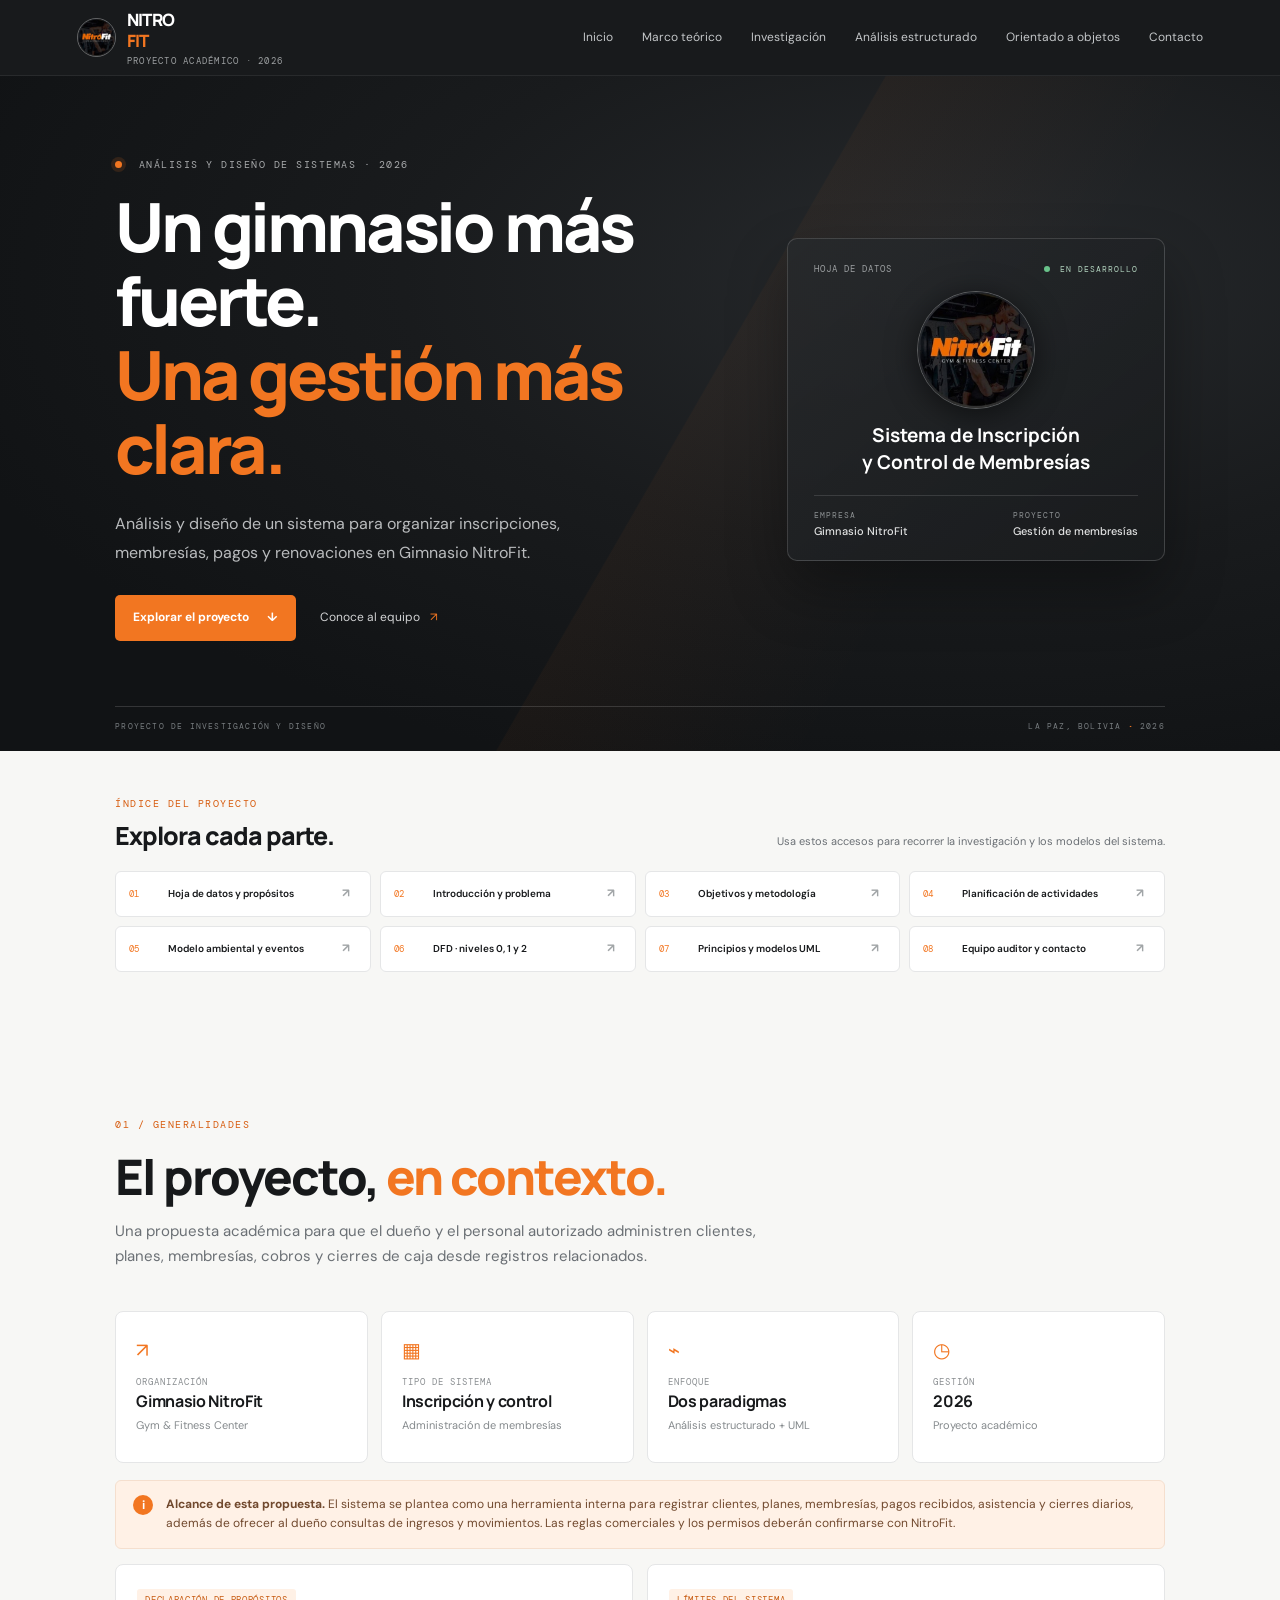
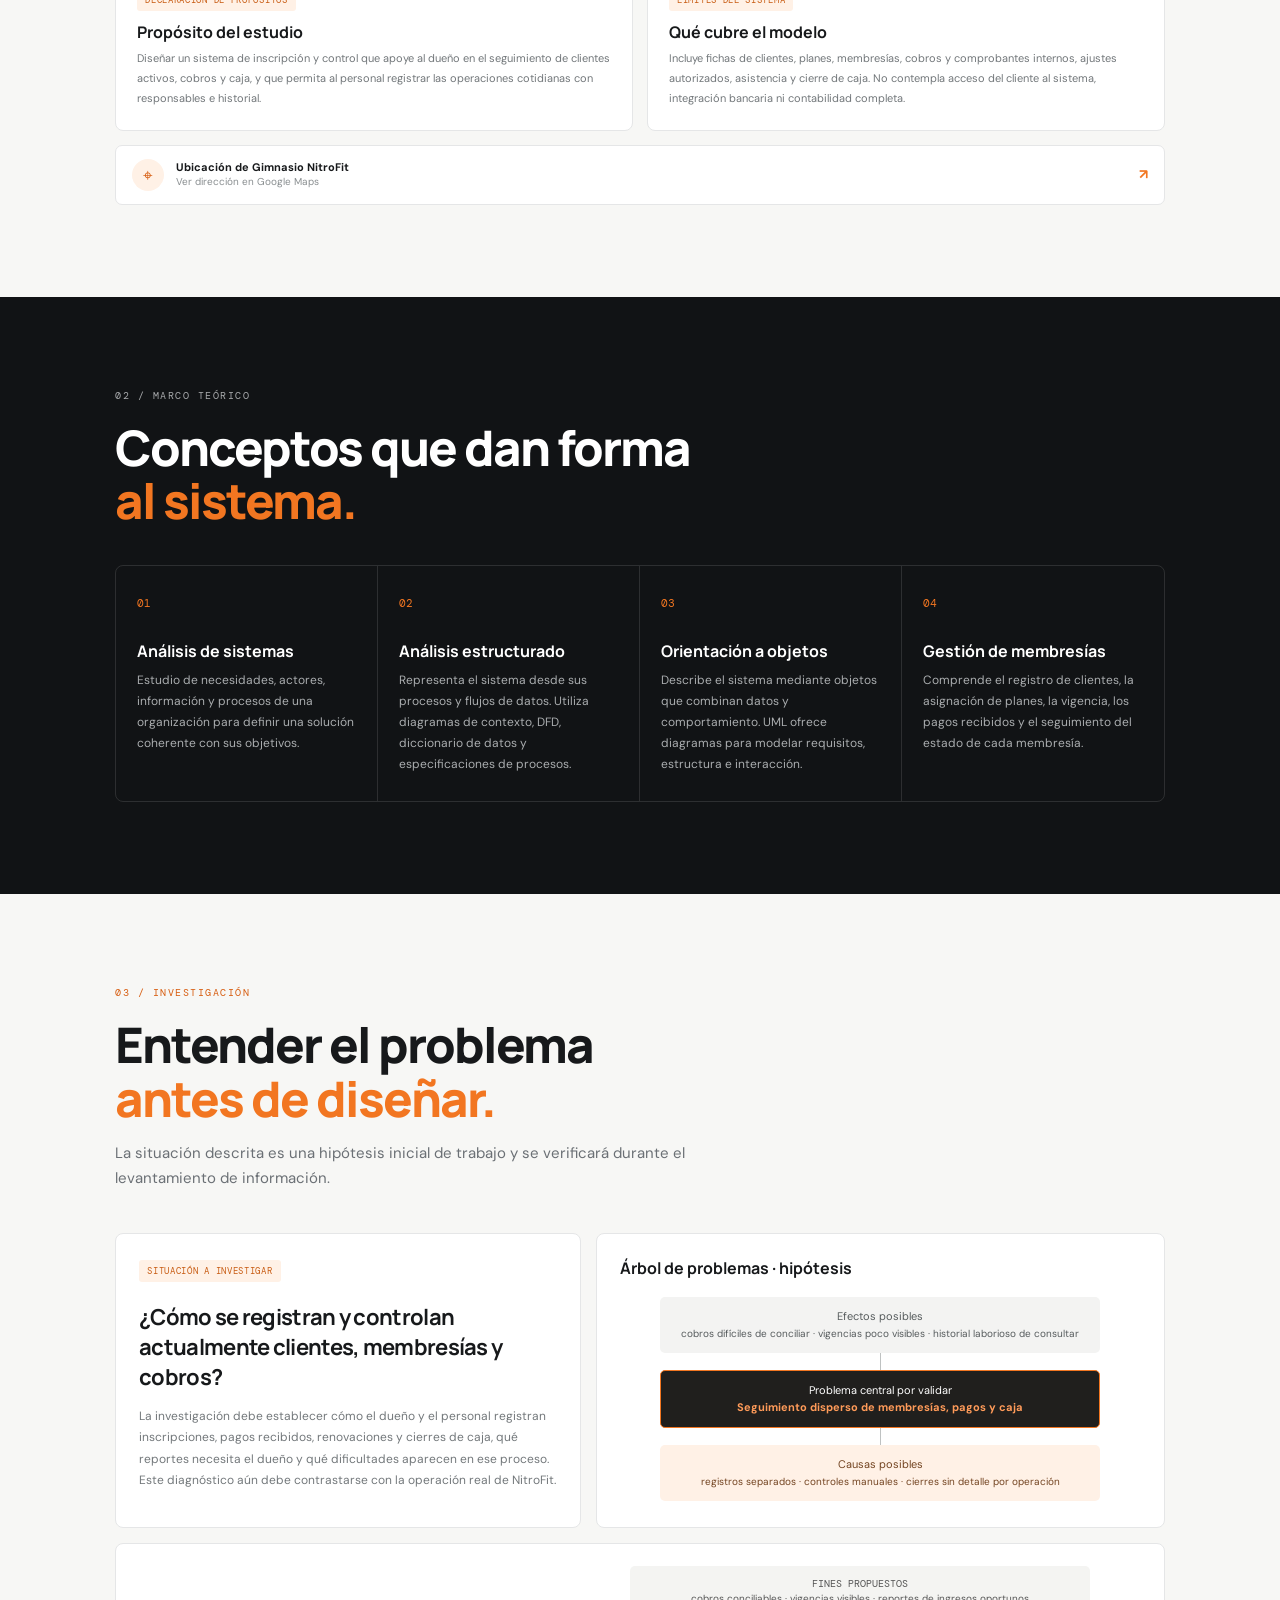
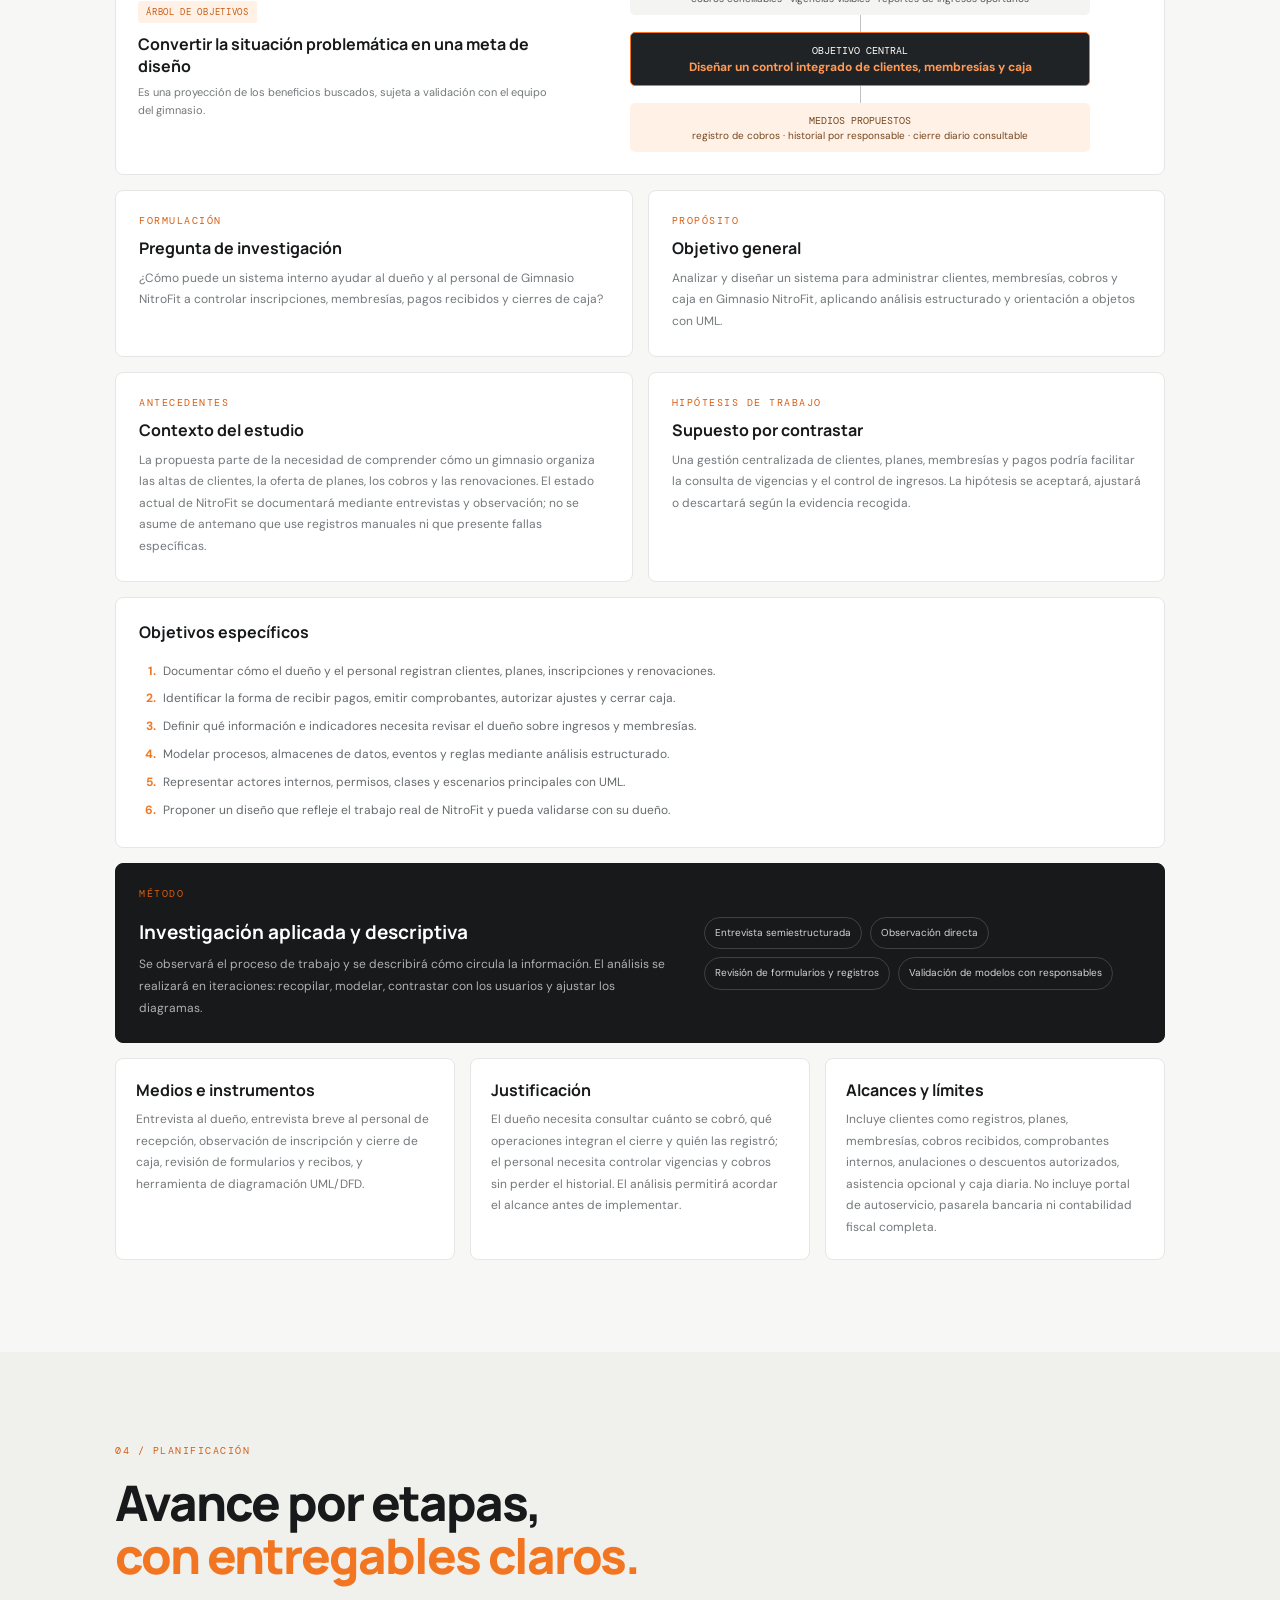
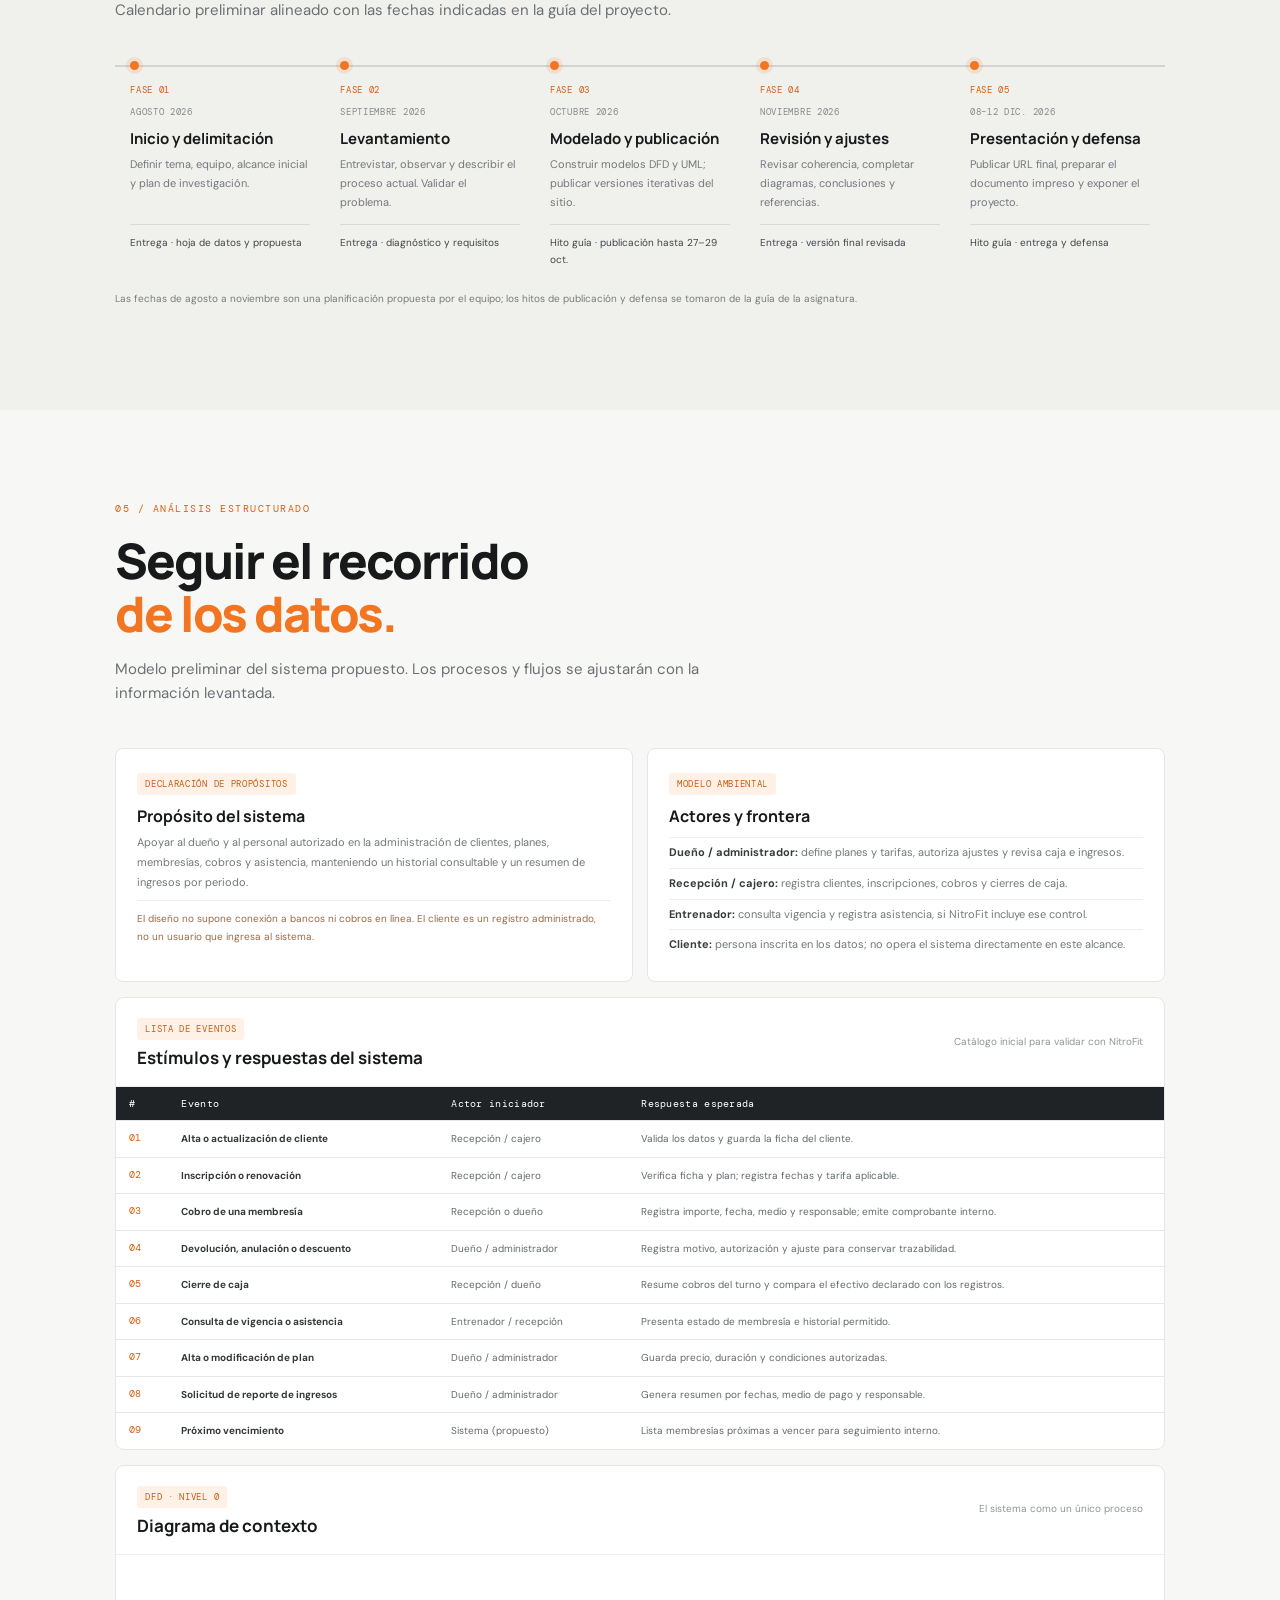
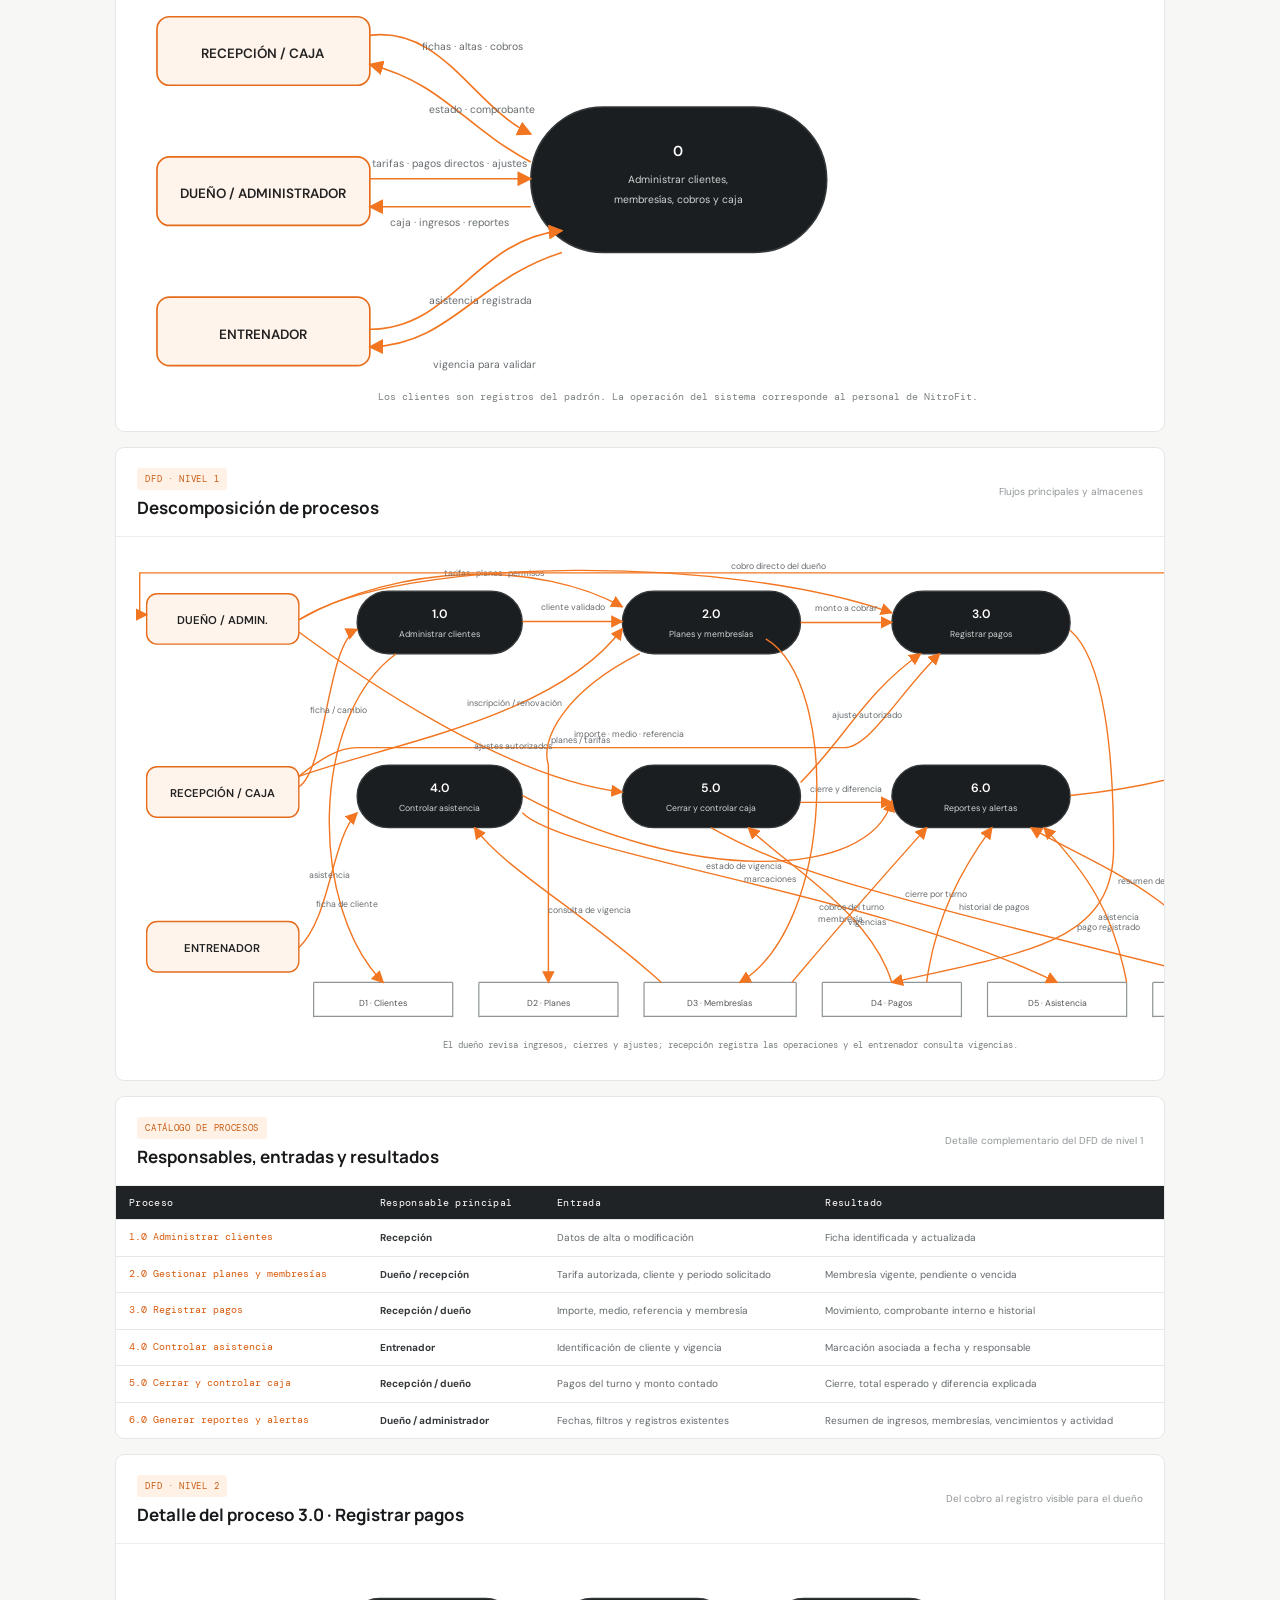
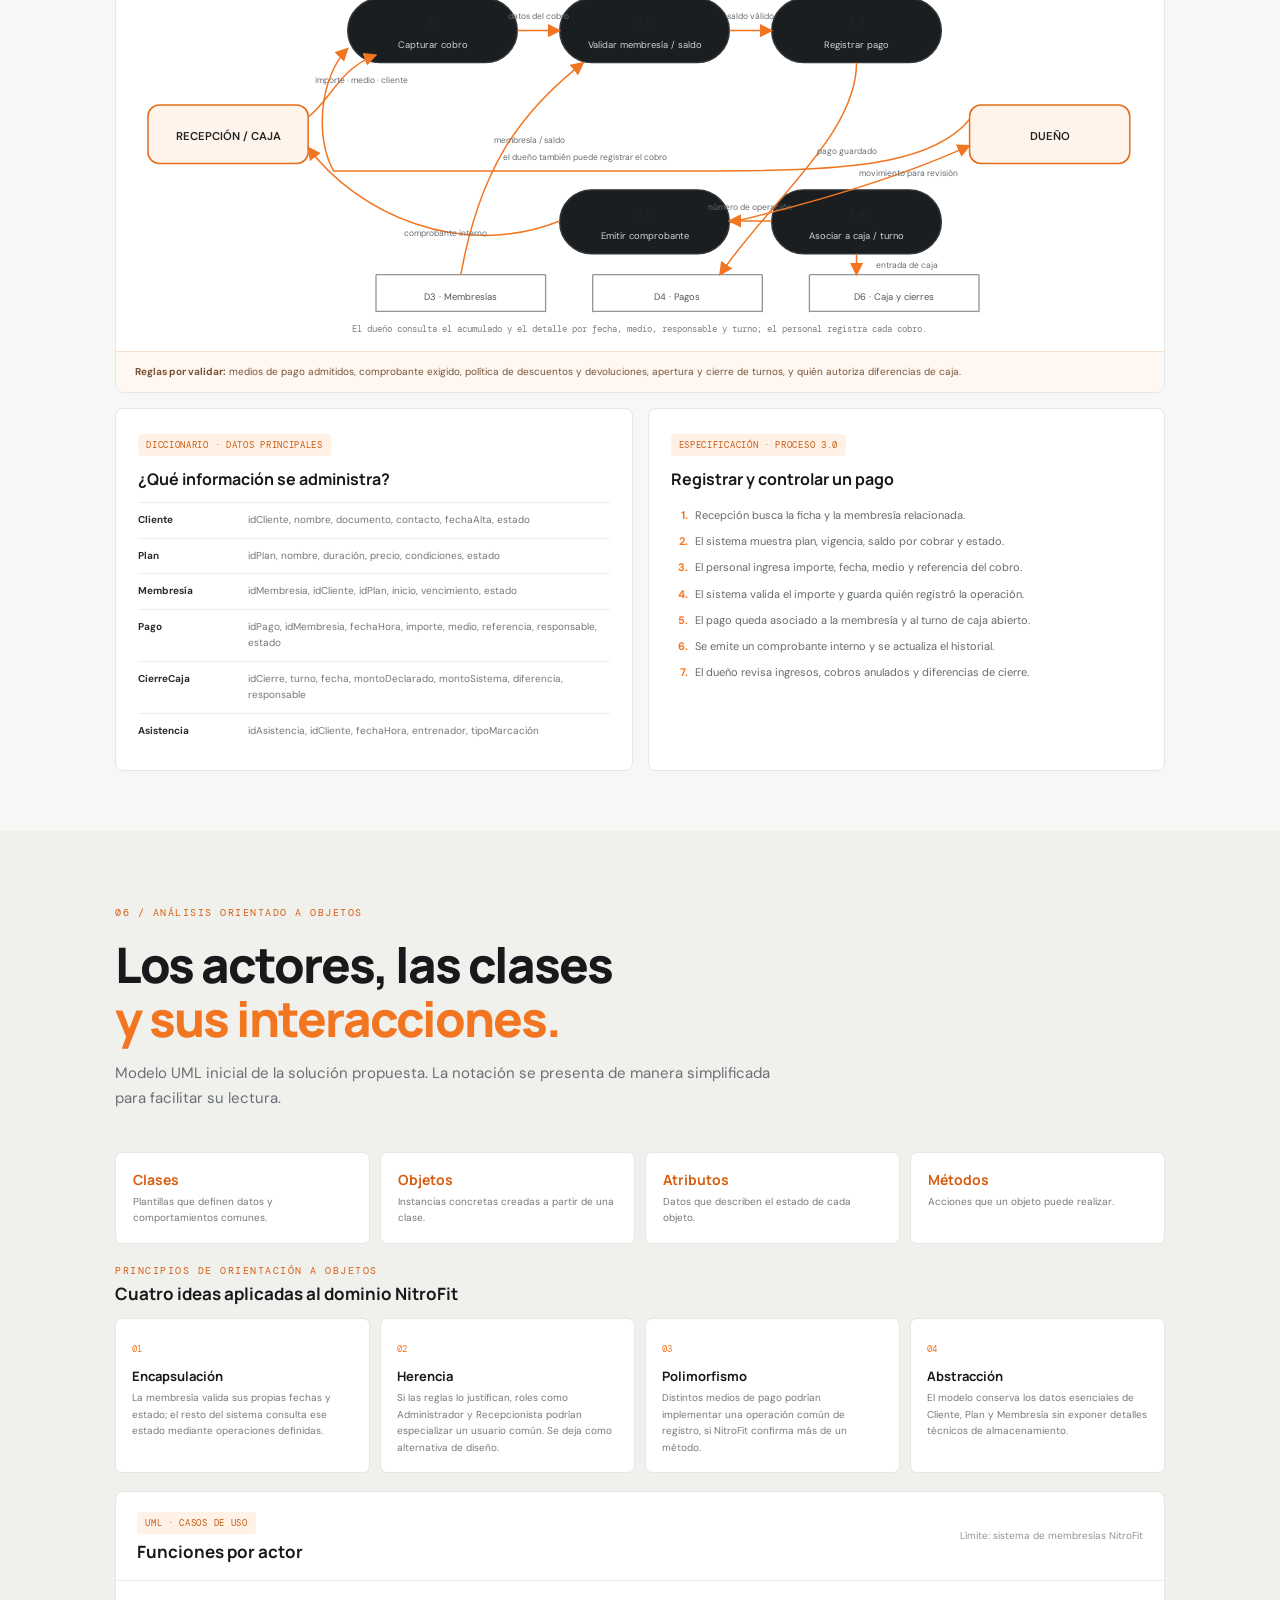
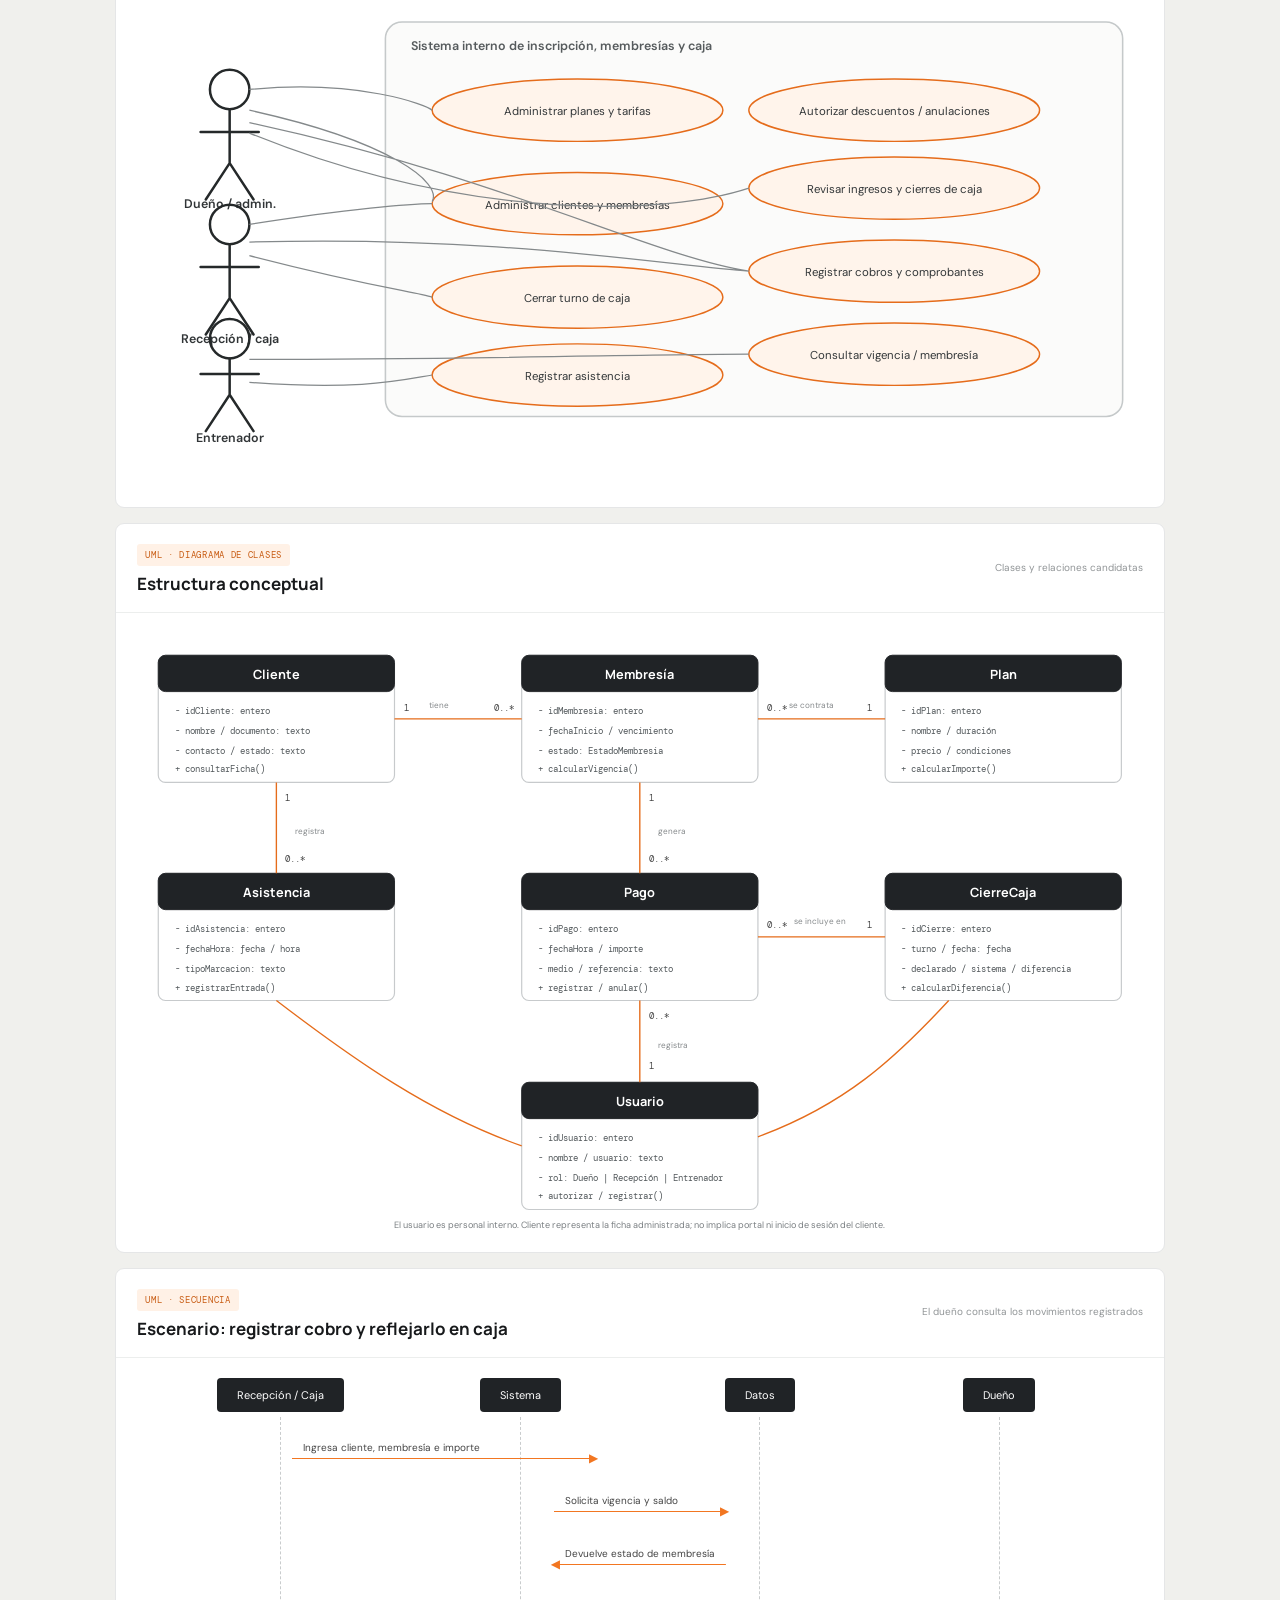
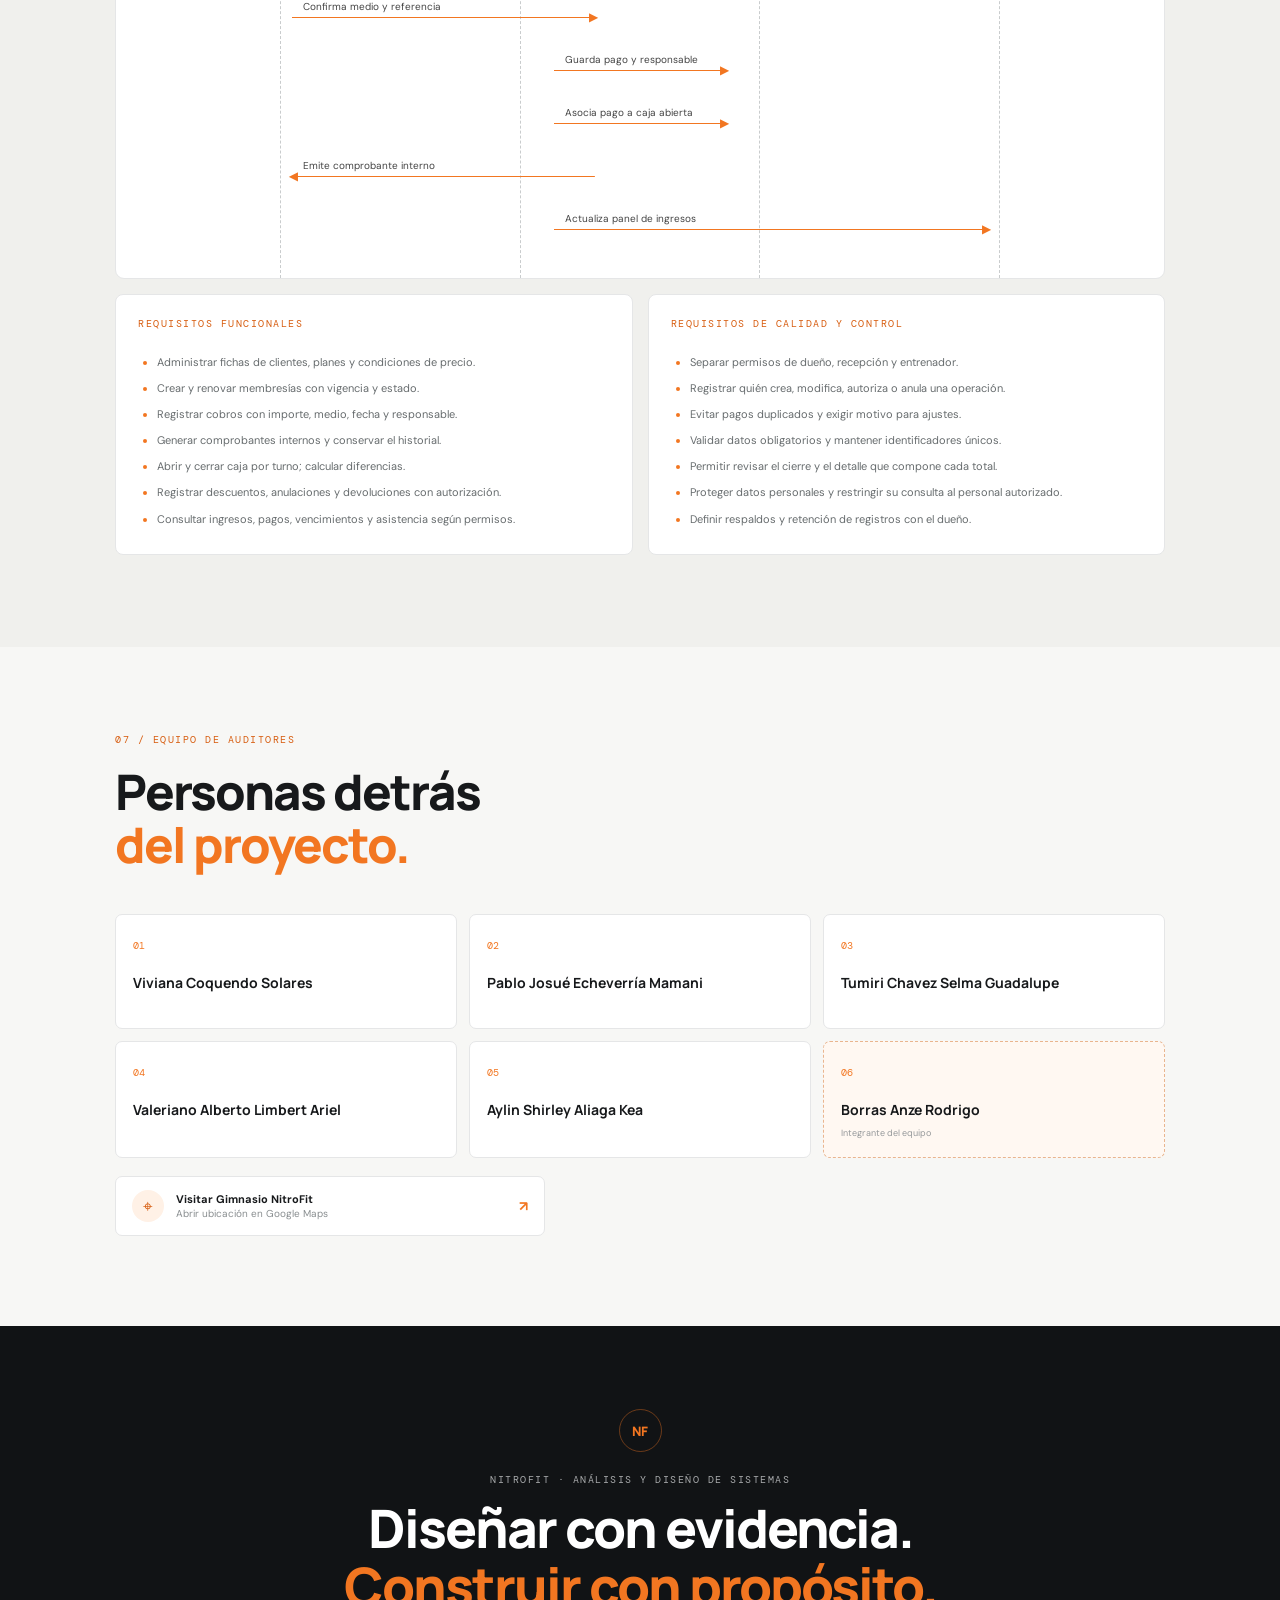
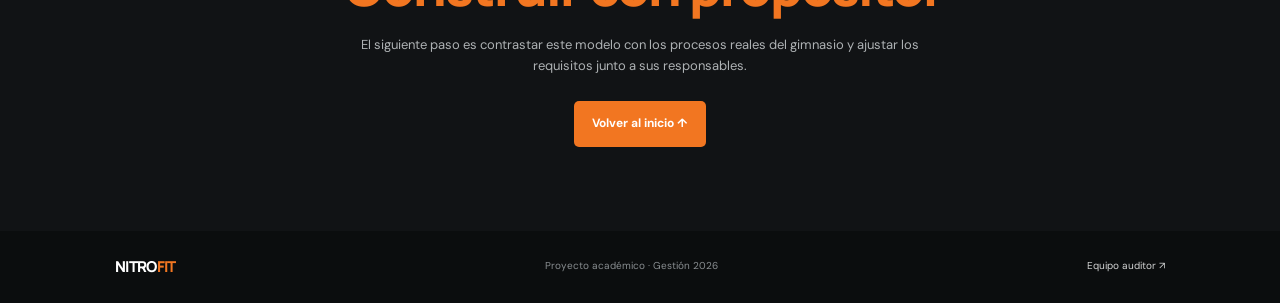
==== commit 3d9ee5fc: "nombre faltante" ====
--- a/index.html
+++ b/index.html
@@ -283,7 +283,7 @@
 
     <section class="section team-section" id="equipo">
       <div class="section-heading"><p class="eyebrow orange-text">07 / EQUIPO DE AUDITORES</p><h2>Personas detrás<br><em>del proyecto.</em></h2></div>
-      <div class="team-grid"><article><span>01</span><h3>Viviana Coquendo Solares</h3></article><article><span>02</span><h3>Pablo Josué Echeverría Mamani</h3></article><article><span>03</span><h3>Tumiri Chavez Selma Guadalupe</h3></article><article><span>04</span><h3>Valeriano Alberto Limbert Ariel</h3></article><article><span>05</span><h3>Aylin Shirley Aliaga Kea</h3></article><article class="member-pending"><span>06</span><h3>Nombre pendiente de confirmación</h3><small>Integrante del equipo</small></article></div>
+      <div class="team-grid"><article><span>01</span><h3>Viviana Coquendo Solares</h3></article><article><span>02</span><h3>Pablo Josué Echeverría Mamani</h3></article><article><span>03</span><h3>Tumiri Chavez Selma Guadalupe</h3></article><article><span>04</span><h3>Valeriano Alberto Limbert Ariel</h3></article><article><span>05</span><h3>Aylin Shirley Aliaga Kea</h3></article><article class="member-pending"><span>06</span><h3>Borras Anze Rodrigo</h3><small>Integrante del equipo</small></article></div>
       <a class="location-link team-location" href="https://maps.app.goo.gl/5zF3drxUskJP1aHp8" target="_blank" rel="noopener noreferrer"><span class="location-pin">⌖</span><span><b>Visitar Gimnasio NitroFit</b><small>Abrir ubicación en Google Maps</small></span><strong>↗</strong></a>
     </section>
 
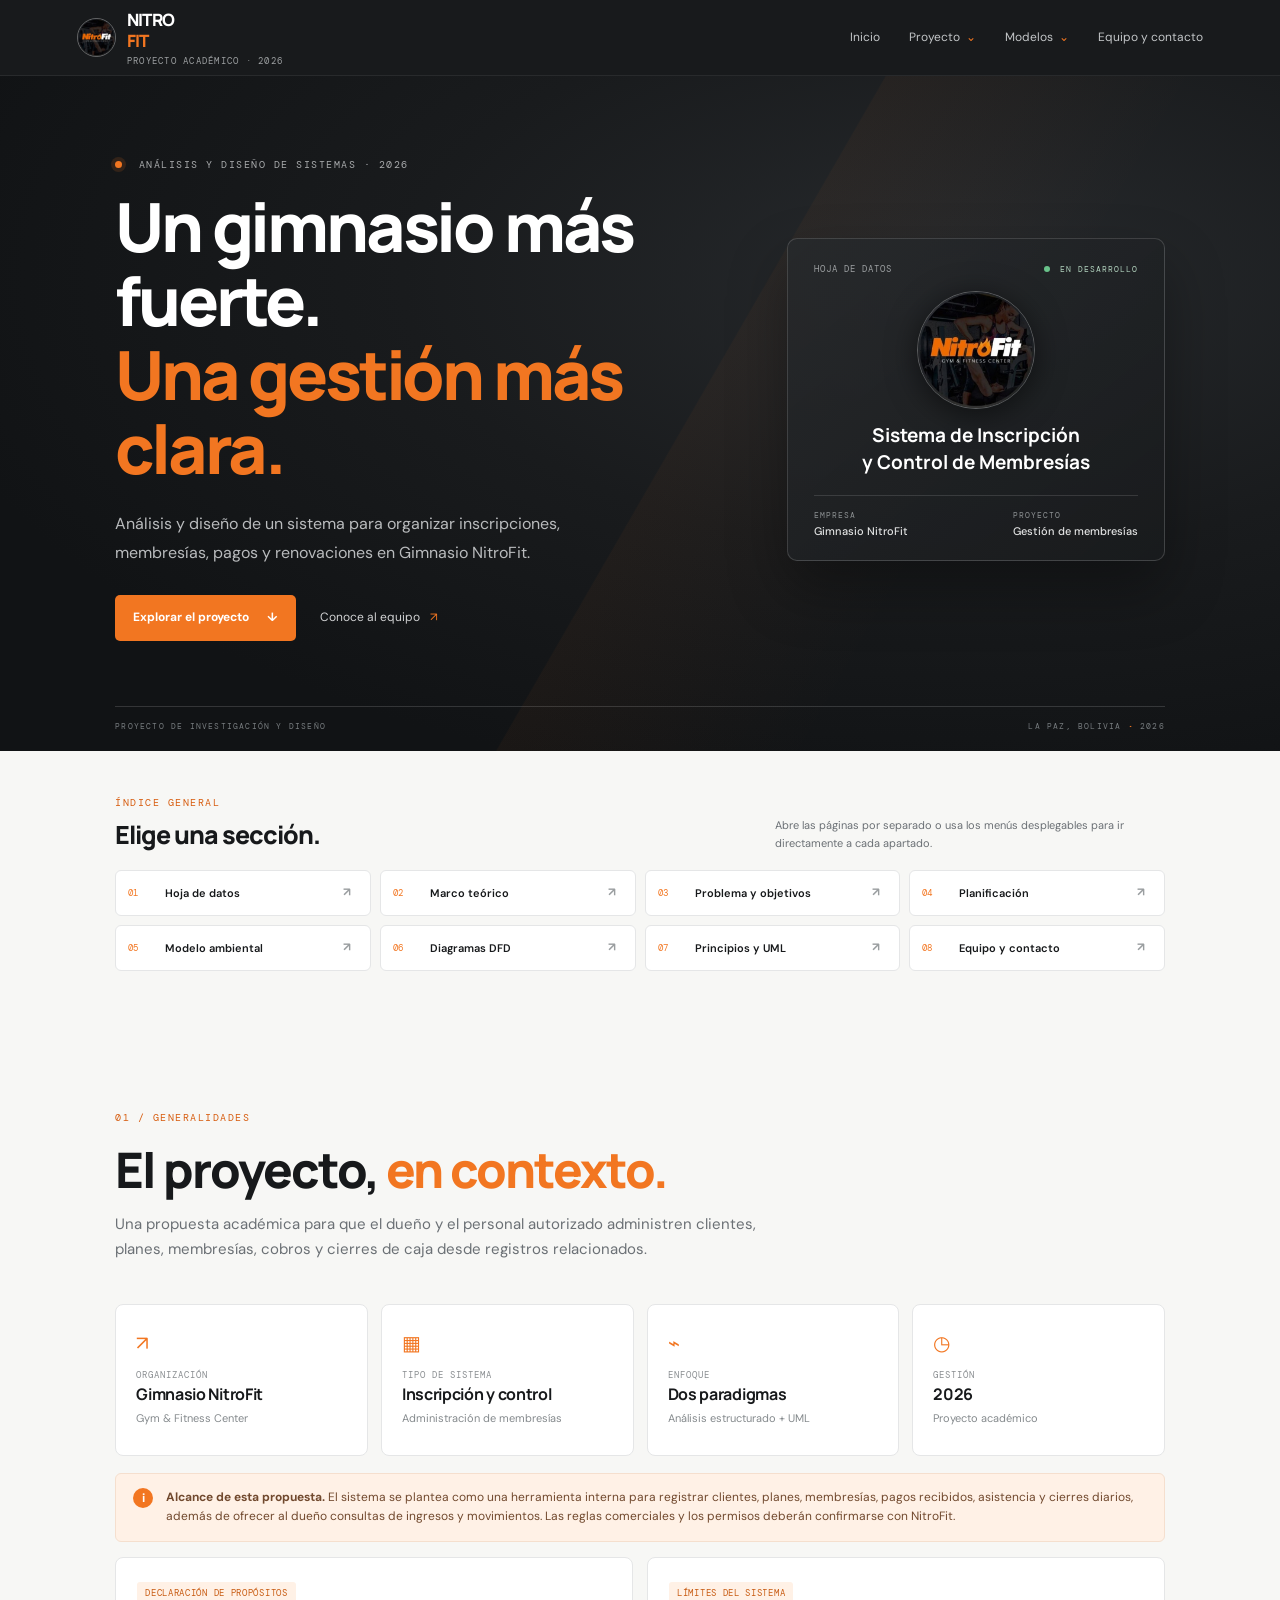
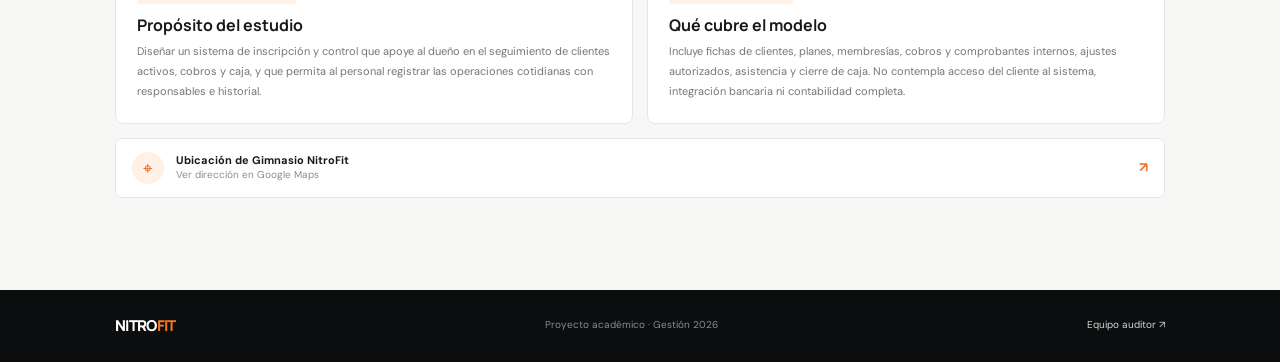
==== commit 143b0d1d: "AÑADIDO: desglose inicio Proyecto modelos" ====
--- a/index.html
+++ b/index.html
@@ -1,36 +1,32 @@
 <!doctype html>
-<html lang="es">
-<head> 
-  <meta charset="utf-8">
-  <meta name="viewport" content="width=device-width, initial-scale=1">
-  <meta name="theme-color" content="#111315">
-  <meta name="description" content="Proyecto de análisis y diseño del Sistema de Inscripción y Control de Membresías para Gimnasio NitroFit.">
-  <title>NitroFit | Análisis y diseño de sistemas</title>
-  <link rel="icon" href="logo-nitrofit.jpg" type="image/jpeg">
-  <link rel="stylesheet" href="styles.css">
-</head>
-<body>
-  <a class="skip-link" href="#contenido">Saltar al contenido</a>
-  <header class="topbar">
-    <a class="brand" href="#inicio" aria-label="NitroFit, inicio">
+<html lang="es"><head><meta charset="utf-8"><meta name="viewport" content="width=device-width, initial-scale=1"><meta name="theme-color" content="#111315"><meta name="description" content="Proyecto de análisis y diseño del sistema NitroFit."><title>NitroFit | Inicio</title><link rel="icon" href="logo-nitrofit.jpg" type="image/jpeg"><link rel="stylesheet" href="styles.css"></head>
+<body><a class="skip-link" href="#contenido">Saltar al contenido</a><header class="topbar">
+    <a class="brand" href="index.html" aria-label="NitroFit, inicio">
       <img src="logo-nitrofit.jpg" alt="Logo de Gimnasio NitroFit">
       <span><b>NITRO<span>FIT</span></b><small>PROYECTO ACADÉMICO · 2026</small></span>
     </a>
     <button class="menu-toggle" aria-expanded="false" aria-controls="nav-principal">Menú <span>☰</span></button>
-    <nav id="nav-principal" aria-label="Navegación principal">
-      <a href="#inicio">Inicio</a><a href="#antecedentes">Marco teórico</a><a href="#investigacion">Investigación</a>
-      <a href="#estructurado">Análisis estructurado</a><a href="#uml">Orientado a objetos</a><a href="#equipo">Contacto</a>
+    <nav id="nav-principal" aria-label="Índice del proyecto">
+      <a href="index.html">Inicio</a>
+      <details class="nav-dropdown"><summary>Proyecto</summary><div class="dropdown-panel">
+        <a href="index.html#proyecto">Hoja de datos</a><a href="marco.html#antecedentes">Marco teórico</a>
+        <a href="investigacion.html#investigacion">Problema y objetivos</a><a href="investigacion.html#planificacion">Planificación</a>
+      </div></details>
+      <details class="nav-dropdown"><summary>Modelos</summary><div class="dropdown-panel">
+        <a href="estructurado.html#ambiente">Modelo ambiental</a><a href="estructurado.html#eventos">Lista de eventos</a>
+        <a href="estructurado.html#dfd-contexto">DFD · Nivel 0</a><a href="estructurado.html#dfd-nivel1">DFD · Nivel 1</a>
+        <a href="estructurado.html#dfd-nivel2">DFD · Nivel 2</a><a href="uml.html#principios">Principios OO</a>
+        <a href="uml.html#casos-uso">Casos de uso</a><a href="uml.html#clases">Diagrama de clases</a><a href="uml.html#secuencia">Secuencia</a>
+      </div></details>
+      <a href="equipo.html#equipo">Equipo y contacto</a>
     </nav>
-  </header>
-
-  <main id="contenido">
-    <section class="hero" id="inicio">
+  </header><main id="contenido"><section class="hero" id="inicio">
       <div class="hero-grid">
         <div class="hero-copy">
           <p class="eyebrow"><span class="pulse"></span> ANÁLISIS Y DISEÑO DE SISTEMAS · 2026</p>
           <h1>Un gimnasio más fuerte.<br><em>Una gestión más clara.</em></h1>
           <p class="lead">Análisis y diseño de un sistema para organizar inscripciones, membresías, pagos y renovaciones en Gimnasio NitroFit.</p>
-          <div class="hero-actions"><a class="button button-orange" href="#proyecto">Explorar el proyecto <span>↓</span></a><a class="text-link" href="#equipo">Conoce al equipo <span>↗</span></a></div>
+          <div class="hero-actions"><a class="button button-orange" href="index.html#proyecto">Explorar el proyecto <span>↓</span></a><a class="text-link" href="equipo.html#equipo">Conoce al equipo <span>↗</span></a></div>
         </div>
         <div class="hero-card">
           <div class="card-top"><span>HOJA DE DATOS</span><span class="status"><i></i> EN DESARROLLO</span></div>
@@ -41,21 +37,7 @@
       </div>
       <div class="hero-footer"><span>PROYECTO DE INVESTIGACIÓN Y DISEÑO</span><span>LA PAZ, BOLIVIA <b>·</b> 2026</span></div>
     </section>
-
-    <section class="section contents-section" aria-labelledby="contents-title">
-      <div class="contents-heading"><div><p class="eyebrow orange-text">ÍNDICE DEL PROYECTO</p><h2 id="contents-title">Explora cada parte.</h2></div><p>Usa estos accesos para recorrer la investigación y los modelos del sistema.</p></div>
-      <div class="contents-grid">
-        <a href="#proyecto"><span>01</span>Hoja de datos y propósitos <b>↗</b></a>
-        <a href="#investigacion"><span>02</span>Introducción y problema <b>↗</b></a>
-        <a href="#investigacion"><span>03</span>Objetivos y metodología <b>↗</b></a>
-        <a href="#planificacion"><span>04</span>Planificación de actividades <b>↗</b></a>
-        <a href="#estructurado"><span>05</span>Modelo ambiental y eventos <b>↗</b></a>
-        <a href="#estructurado"><span>06</span>DFD · niveles 0, 1 y 2 <b>↗</b></a>
-        <a href="#uml"><span>07</span>Principios y modelos UML <b>↗</b></a>
-        <a href="#equipo"><span>08</span>Equipo auditor y contacto <b>↗</b></a>
-      </div>
-    </section>
-
+    <section class="section contents-section" aria-labelledby="contents-title"><div class="contents-heading"><div><p class="eyebrow orange-text">ÍNDICE GENERAL</p><h2 id="contents-title">Elige una sección.</h2></div><p>Abre las páginas por separado o usa los menús desplegables para ir directamente a cada apartado.</p></div><div class="contents-grid"><a href="#proyecto"><span>01</span>Hoja de datos <b>↗</b></a><a href="marco.html#antecedentes"><span>02</span>Marco teórico <b>↗</b></a><a href="investigacion.html#investigacion"><span>03</span>Problema y objetivos <b>↗</b></a><a href="investigacion.html#planificacion"><span>04</span>Planificación <b>↗</b></a><a href="estructurado.html#ambiente"><span>05</span>Modelo ambiental <b>↗</b></a><a href="estructurado.html#dfd-contexto"><span>06</span>Diagramas DFD <b>↗</b></a><a href="uml.html#principios"><span>07</span>Principios y UML <b>↗</b></a><a href="equipo.html#equipo"><span>08</span>Equipo y contacto <b>↗</b></a></div></section>
     <section class="section intro-section" id="proyecto">
       <div class="section-heading"><p class="eyebrow orange-text">01 / GENERALIDADES</p><h2>El proyecto, <em>en contexto.</em></h2><p>Una propuesta académica para que el dueño y el personal autorizado administren clientes, planes, membresías, cobros y cierres de caja desde registros relacionados.</p></div>
       <div class="facts-grid">
@@ -67,230 +49,4 @@
       <div class="callout"><span>i</span><p><b>Alcance de esta propuesta.</b> El sistema se plantea como una herramienta interna para registrar clientes, planes, membresías, pagos recibidos, asistencia y cierres diarios, además de ofrecer al dueño consultas de ingresos y movimientos. Las reglas comerciales y los permisos deberán confirmarse con NitroFit.</p></div>
       <div class="purpose-grid"><article><span class="tag">DECLARACIÓN DE PROPÓSITOS</span><h3>Propósito del estudio</h3><p>Diseñar un sistema de inscripción y control que apoye al dueño en el seguimiento de clientes activos, cobros y caja, y que permita al personal registrar las operaciones cotidianas con responsables e historial.</p></article><article><span class="tag">LÍMITES DEL SISTEMA</span><h3>Qué cubre el modelo</h3><p>Incluye fichas de clientes, planes, membresías, cobros y comprobantes internos, ajustes autorizados, asistencia y cierre de caja. No contempla acceso del cliente al sistema, integración bancaria ni contabilidad completa.</p></article></div>
       <a class="location-link" href="https://maps.app.goo.gl/5zF3drxUskJP1aHp8" target="_blank" rel="noopener noreferrer"><span class="location-pin">⌖</span><span><b>Ubicación de Gimnasio NitroFit</b><small>Ver dirección en Google Maps</small></span><strong>↗</strong></a>
-    </section>
-
-    <section class="section dark-section" id="antecedentes">
-      <div class="section-heading"><p class="eyebrow">02 / MARCO TEÓRICO</p><h2>Conceptos que dan forma<br><em>al sistema.</em></h2></div>
-      <div class="theory-grid">
-        <article><span class="number">01</span><h3>Análisis de sistemas</h3><p>Estudio de necesidades, actores, información y procesos de una organización para definir una solución coherente con sus objetivos.</p></article>
-        <article><span class="number">02</span><h3>Análisis estructurado</h3><p>Representa el sistema desde sus procesos y flujos de datos. Utiliza diagramas de contexto, DFD, diccionario de datos y especificaciones de procesos.</p></article>
-        <article><span class="number">03</span><h3>Orientación a objetos</h3><p>Describe el sistema mediante objetos que combinan datos y comportamiento. UML ofrece diagramas para modelar requisitos, estructura e interacción.</p></article>
-        <article><span class="number">04</span><h3>Gestión de membresías</h3><p>Comprende el registro de clientes, la asignación de planes, la vigencia, los pagos recibidos y el seguimiento del estado de cada membresía.</p></article>
-      </div>
-    </section>
-
-    <section class="section" id="investigacion">
-      <div class="section-heading"><p class="eyebrow orange-text">03 / INVESTIGACIÓN</p><h2>Entender el problema<br><em>antes de diseñar.</em></h2><p>La situación descrita es una hipótesis inicial de trabajo y se verificará durante el levantamiento de información.</p></div>
-      <div class="problem-layout">
-        <article class="problem-card"><span class="tag">SITUACIÓN A INVESTIGAR</span><h3>¿Cómo se registran y controlan actualmente clientes, membresías y cobros?</h3><p>La investigación debe establecer cómo el dueño y el personal registran inscripciones, pagos recibidos, renovaciones y cierres de caja, qué reportes necesita el dueño y qué dificultades aparecen en ese proceso. Este diagnóstico aún debe contrastarse con la operación real de NitroFit.</p></article>
-        <div class="tree-card"><h3>Árbol de problemas · hipótesis</h3><div class="problem-tree"><div class="tree-node effect">Efectos posibles<br><small>cobros difíciles de conciliar · vigencias poco visibles · historial laborioso de consultar</small></div><div class="tree-line"></div><div class="tree-node core">Problema central por validar<br><b>Seguimiento disperso de membresías, pagos y caja</b></div><div class="tree-line"></div><div class="tree-node cause">Causas posibles<br><small>registros separados · controles manuales · cierres sin detalle por operación</small></div></div></div>
-      </div>
-      <div class="objective-tree-card"><div><span class="tag">ÁRBOL DE OBJETIVOS</span><h3>Convertir la situación problemática en una meta de diseño</h3><p>Es una proyección de los beneficios buscados, sujeta a validación con el equipo del gimnasio.</p></div><div class="objective-tree"><div class="goal-node ends">FINES PROPUESTOS <small>cobros conciliables · vigencias visibles · reportes de ingresos oportunos</small></div><div class="tree-line"></div><div class="goal-node center">OBJETIVO CENTRAL <b>Diseñar un control integrado de clientes, membresías y caja</b></div><div class="tree-line"></div><div class="goal-node means">MEDIOS PROPUESTOS <small>registro de cobros · historial por responsable · cierre diario consultable</small></div></div></div>
-      <div class="research-grid">
-        <article class="research-item"><p class="eyebrow orange-text">FORMULACIÓN</p><h3>Pregunta de investigación</h3><p>¿Cómo puede un sistema interno ayudar al dueño y al personal de Gimnasio NitroFit a controlar inscripciones, membresías, pagos recibidos y cierres de caja?</p></article>
-        <article class="research-item"><p class="eyebrow orange-text">PROPÓSITO</p><h3>Objetivo general</h3><p>Analizar y diseñar un sistema para administrar clientes, membresías, cobros y caja en Gimnasio NitroFit, aplicando análisis estructurado y orientación a objetos con UML.</p></article>
-      </div>
-      <div class="research-grid research-extra"><article class="research-item"><p class="eyebrow orange-text">ANTECEDENTES</p><h3>Contexto del estudio</h3><p>La propuesta parte de la necesidad de comprender cómo un gimnasio organiza las altas de clientes, la oferta de planes, los cobros y las renovaciones. El estado actual de NitroFit se documentará mediante entrevistas y observación; no se asume de antemano que use registros manuales ni que presente fallas específicas.</p></article><article class="research-item"><p class="eyebrow orange-text">HIPÓTESIS DE TRABAJO</p><h3>Supuesto por contrastar</h3><p>Una gestión centralizada de clientes, planes, membresías y pagos podría facilitar la consulta de vigencias y el control de ingresos. La hipótesis se aceptará, ajustará o descartará según la evidencia recogida.</p></article></div>
-      <div class="objectives"><h3>Objetivos específicos</h3><ol><li>Documentar cómo el dueño y el personal registran clientes, planes, inscripciones y renovaciones.</li><li>Identificar la forma de recibir pagos, emitir comprobantes, autorizar ajustes y cerrar caja.</li><li>Definir qué información e indicadores necesita revisar el dueño sobre ingresos y membresías.</li><li>Modelar procesos, almacenes de datos, eventos y reglas mediante análisis estructurado.</li><li>Representar actores internos, permisos, clases y escenarios principales con UML.</li><li>Proponer un diseño que refleje el trabajo real de NitroFit y pueda validarse con su dueño.</li></ol></div>
-      <div class="method-box"><div><p class="eyebrow orange-text">MÉTODO</p><h3>Investigación aplicada y descriptiva</h3><p>Se observará el proceso de trabajo y se describirá cómo circula la información. El análisis se realizará en iteraciones: recopilar, modelar, contrastar con los usuarios y ajustar los diagramas.</p></div><div class="method-pills"><span>Entrevista semiestructurada</span><span>Observación directa</span><span>Revisión de formularios y registros</span><span>Validación de modelos con responsables</span></div></div>
-      <div class="scope-grid"><article><h3>Medios e instrumentos</h3><p>Entrevista al dueño, entrevista breve al personal de recepción, observación de inscripción y cierre de caja, revisión de formularios y recibos, y herramienta de diagramación UML/DFD.</p></article><article><h3>Justificación</h3><p>El dueño necesita consultar cuánto se cobró, qué operaciones integran el cierre y quién las registró; el personal necesita controlar vigencias y cobros sin perder el historial. El análisis permitirá acordar el alcance antes de implementar.</p></article><article><h3>Alcances y límites</h3><p>Incluye clientes como registros, planes, membresías, cobros recibidos, comprobantes internos, anulaciones o descuentos autorizados, asistencia opcional y caja diaria. No incluye portal de autoservicio, pasarela bancaria ni contabilidad fiscal completa.</p></article></div>
-    </section>
-
-    <section class="section plan-section" id="planificacion">
-      <div class="section-heading"><p class="eyebrow orange-text">04 / PLANIFICACIÓN</p><h2>Avance por etapas,<br><em>con entregables claros.</em></h2><p>Calendario preliminar alineado con las fechas indicadas en la guía del proyecto.</p></div>
-      <div class="timeline">
-        <article><span class="phase">FASE 01</span><span class="date">AGOSTO 2026</span><h3>Inicio y delimitación</h3><p>Definir tema, equipo, alcance inicial y plan de investigación.</p><div class="deliverable">Entrega · hoja de datos y propuesta</div></article>
-        <article><span class="phase">FASE 02</span><span class="date">SEPTIEMBRE 2026</span><h3>Levantamiento</h3><p>Entrevistar, observar y describir el proceso actual. Validar el problema.</p><div class="deliverable">Entrega · diagnóstico y requisitos</div></article>
-        <article><span class="phase">FASE 03</span><span class="date">OCTUBRE 2026</span><h3>Modelado y publicación</h3><p>Construir modelos DFD y UML; publicar versiones iterativas del sitio.</p><div class="deliverable">Hito guía · publicación hasta 27–29 oct.</div></article>
-        <article><span class="phase">FASE 04</span><span class="date">NOVIEMBRE 2026</span><h3>Revisión y ajustes</h3><p>Revisar coherencia, completar diagramas, conclusiones y referencias.</p><div class="deliverable">Entrega · versión final revisada</div></article>
-        <article><span class="phase">FASE 05</span><span class="date">08–12 DIC. 2026</span><h3>Presentación y defensa</h3><p>Publicar URL final, preparar el documento impreso y exponer el proyecto.</p><div class="deliverable">Hito guía · entrega y defensa</div></article>
-      </div>
-      <p class="fine-print">Las fechas de agosto a noviembre son una planificación propuesta por el equipo; los hitos de publicación y defensa se tomaron de la guía de la asignatura.</p>
-    </section>
-
-    <section class="section structured-section" id="estructurado">
-      <div class="section-heading"><p class="eyebrow orange-text">05 / ANÁLISIS ESTRUCTURADO</p><h2>Seguir el recorrido<br><em>de los datos.</em></h2><p>Modelo preliminar del sistema propuesto. Los procesos y flujos se ajustarán con la información levantada.</p></div>
-      <div class="environment-grid">
-        <article class="environment-card"><span class="tag">DECLARACIÓN DE PROPÓSITOS</span><h3>Propósito del sistema</h3><p>Apoyar al dueño y al personal autorizado en la administración de clientes, planes, membresías, cobros y asistencia, manteniendo un historial consultable y un resumen de ingresos por periodo.</p><p class="small-note">El diseño no supone conexión a bancos ni cobros en línea. El cliente es un registro administrado, no un usuario que ingresa al sistema.</p></article>
-        <article class="environment-card"><span class="tag">MODELO AMBIENTAL</span><h3>Actores y frontera</h3><ul><li><b>Dueño / administrador:</b> define planes y tarifas, autoriza ajustes y revisa caja e ingresos.</li><li><b>Recepción / cajero:</b> registra clientes, inscripciones, cobros y cierres de caja.</li><li><b>Entrenador:</b> consulta vigencia y registra asistencia, si NitroFit incluye ese control.</li><li><b>Cliente:</b> persona inscrita en los datos; no opera el sistema directamente en este alcance.</li></ul></article>
-      </div>
-      <div class="events-card"><div class="diagram-title"><div><span class="tag">LISTA DE EVENTOS</span><h3>Estímulos y respuestas del sistema</h3></div><span class="diagram-caption">Catálogo inicial para validar con NitroFit</span></div><div class="table-scroll"><table class="project-table"><thead><tr><th>#</th><th>Evento</th><th>Actor iniciador</th><th>Respuesta esperada</th></tr></thead><tbody>
-        <tr><td>01</td><td>Alta o actualización de cliente</td><td>Recepción / cajero</td><td>Valida los datos y guarda la ficha del cliente.</td></tr>
-        <tr><td>02</td><td>Inscripción o renovación</td><td>Recepción / cajero</td><td>Verifica ficha y plan; registra fechas y tarifa aplicable.</td></tr>
-        <tr><td>03</td><td>Cobro de una membresía</td><td>Recepción o dueño</td><td>Registra importe, fecha, medio y responsable; emite comprobante interno.</td></tr>
-        <tr><td>04</td><td>Devolución, anulación o descuento</td><td>Dueño / administrador</td><td>Registra motivo, autorización y ajuste para conservar trazabilidad.</td></tr>
-        <tr><td>05</td><td>Cierre de caja</td><td>Recepción / dueño</td><td>Resume cobros del turno y compara el efectivo declarado con los registros.</td></tr>
-        <tr><td>06</td><td>Consulta de vigencia o asistencia</td><td>Entrenador / recepción</td><td>Presenta estado de membresía e historial permitido.</td></tr>
-        <tr><td>07</td><td>Alta o modificación de plan</td><td>Dueño / administrador</td><td>Guarda precio, duración y condiciones autorizadas.</td></tr>
-        <tr><td>08</td><td>Solicitud de reporte de ingresos</td><td>Dueño / administrador</td><td>Genera resumen por fechas, medio de pago y responsable.</td></tr>
-        <tr><td>09</td><td>Próximo vencimiento</td><td>Sistema (propuesto)</td><td>Lista membresías próximas a vencer para seguimiento interno.</td></tr>
-      </tbody></table></div></div>
-      <div class="diagram-card"><div class="diagram-title"><div><span class="tag">DFD · NIVEL 0</span><h3>Diagrama de contexto</h3></div><span class="diagram-caption">El sistema como un único proceso</span></div>
-        <div class="svg-scroll"><svg class="dfd dfd-context" viewBox="0 0 980 430" role="img" aria-labelledby="dfd0title dfd0desc"><title id="dfd0title">Diagrama de contexto del sistema NitroFit</title><desc id="dfd0desc">El dueño o administrador, el personal de recepción y caja y el entrenador intercambian datos con el sistema. Los clientes se mantienen como registros y no como usuarios del sistema.</desc>
-          <defs><marker id="arrow" markerWidth="9" markerHeight="9" refX="8" refY="4.5" orient="auto"><path d="M0,0 L9,4.5 L0,9 z" fill="#f27621"/></marker></defs>
-          <rect class="entity" x="25" y="45" width="205" height="66" rx="12"/><text x="127" y="85" text-anchor="middle">RECEPCIÓN / CAJA</text>
-          <rect class="entity" x="25" y="180" width="205" height="66" rx="12"/><text x="127" y="220" text-anchor="middle">DUEÑO / ADMINISTRADOR</text>
-          <rect class="entity" x="25" y="315" width="205" height="66" rx="12"/><text x="127" y="355" text-anchor="middle">ENTRENADOR</text>
-          <rect class="process" x="385" y="132" width="285" height="140" rx="70"/><text x="527" y="179" text-anchor="middle">0</text><text class="subtext" x="527" y="205" text-anchor="middle">Administrar clientes,</text><text class="subtext" x="527" y="224" text-anchor="middle">membresías, cobros y caja</text>
-          <path class="flow" d="M230 63 C300 54 330 132 385 158" marker-end="url(#arrow)"/><text class="flow-label" x="280" y="77">fichas · altas · cobros</text>
-          <path class="flow" d="M385 185 C320 150 300 109 230 91" marker-end="url(#arrow)"/><text class="flow-label" x="287" y="138">estado · comprobante</text>
-          <path class="flow" d="M230 201 H385" marker-end="url(#arrow)"/><text class="flow-label" x="307" y="190" text-anchor="middle">tarifas · pagos directos · ajustes</text>
-          <path class="flow" d="M385 228 H230" marker-end="url(#arrow)"/><text class="flow-label" x="307" y="247" text-anchor="middle">caja · ingresos · reportes</text>
-          <path class="flow" d="M230 346 C310 346 330 260 415 251" marker-end="url(#arrow)"/><text class="flow-label" x="287" y="322">asistencia registrada</text>
-          <path class="flow" d="M415 272 C332 298 308 361 230 363" marker-end="url(#arrow)"/><text class="flow-label" x="291" y="383">vigencia para validar</text>
-          <text class="diagram-note" x="527" y="414" text-anchor="middle">Los clientes son registros del padrón. La operación del sistema corresponde al personal de NitroFit.</text>
-        </svg></div>
-      </div>
-      <div class="diagram-card"><div class="diagram-title"><div><span class="tag">DFD · NIVEL 1</span><h3>Descomposición de procesos</h3></div><span class="diagram-caption">Flujos principales y almacenes</span></div>
-        <div class="svg-scroll"><svg class="dfd dfd-complete" viewBox="0 0 1380 590" role="img" aria-labelledby="dfd1title dfd1desc"><title id="dfd1title">Diagrama de flujo de datos nivel 1 para NitroFit</title><desc id="dfd1desc">Seis procesos cubren clientes, planes y membresías, pagos, asistencia, caja y reportes. Intervienen dueño, recepción y entrenador, y seis almacenes de datos.</desc>
-          <defs><marker id="arrow1" markerWidth="9" markerHeight="9" refX="8" refY="4.5" orient="auto"><path d="M0,0 L9,4.5 L0,9 z" fill="#f27621"/></marker></defs>
-          <rect class="entity" x="18" y="48" width="175" height="58" rx="12"/><text x="105" y="83" text-anchor="middle">DUEÑO / ADMIN.</text>
-          <rect class="entity" x="18" y="247" width="175" height="58" rx="12"/><text x="105" y="282" text-anchor="middle">RECEPCIÓN / CAJA</text>
-          <rect class="entity" x="18" y="425" width="175" height="58" rx="12"/><text x="105" y="460" text-anchor="middle">ENTRENADOR</text>
-          <rect class="process" x="260" y="45" width="190" height="72" rx="36"/><text x="355" y="76" text-anchor="middle">1.0</text><text class="subtext" x="355" y="98" text-anchor="middle">Administrar clientes</text>
-          <rect class="process" x="565" y="45" width="205" height="72" rx="36"/><text x="667" y="76" text-anchor="middle">2.0</text><text class="subtext" x="667" y="98" text-anchor="middle">Planes y membresías</text>
-          <rect class="process" x="875" y="45" width="205" height="72" rx="36"/><text x="977" y="76" text-anchor="middle">3.0</text><text class="subtext" x="977" y="98" text-anchor="middle">Registrar pagos</text>
-          <rect class="process" x="260" y="245" width="190" height="72" rx="36"/><text x="355" y="276" text-anchor="middle">4.0</text><text class="subtext" x="355" y="298" text-anchor="middle">Controlar asistencia</text>
-          <rect class="process" x="565" y="245" width="205" height="72" rx="36"/><text x="667" y="276" text-anchor="middle">5.0</text><text class="subtext" x="667" y="298" text-anchor="middle">Cerrar y controlar caja</text>
-          <rect class="process" x="875" y="245" width="205" height="72" rx="36"/><text x="977" y="276" text-anchor="middle">6.0</text><text class="subtext" x="977" y="298" text-anchor="middle">Reportes y alertas</text>
-          <path class="store" d="M210 495 h160 m-160 0 v40 m160 -40 v40 m-160 -1 h160"/><text x="290" y="522" text-anchor="middle">D1 · Clientes</text>
-          <path class="store" d="M400 495 h160 m-160 0 v40 m160 -40 v40 m-160 -1 h160"/><text x="480" y="522" text-anchor="middle">D2 · Planes</text>
-          <path class="store" d="M590 495 h175 m-175 0 v40 m175 -40 v40 m-175 -1 h175"/><text x="677" y="522" text-anchor="middle">D3 · Membresías</text>
-          <path class="store" d="M795 495 h160 m-160 0 v40 m160 -40 v40 m-160 -1 h160"/><text x="875" y="522" text-anchor="middle">D4 · Pagos</text>
-          <path class="store" d="M985 495 h160 m-160 0 v40 m160 -40 v40 m-160 -1 h160"/><text x="1065" y="522" text-anchor="middle">D5 · Asistencia</text>
-          <path class="store" d="M1175 495 h180 m-180 0 v40 m180 -40 v40 m-180 -1 h180"/><text x="1265" y="522" text-anchor="middle">D6 · Caja y cierres</text>
-          <path class="flow" d="M193 270 C225 250 225 105 260 89" marker-end="url(#arrow1)"/><text class="flow-label" x="206" y="185">ficha / cambio</text>
-          <path class="flow" d="M193 258 C300 220 490 190 565 88" marker-end="url(#arrow1)"/><text class="flow-label" x="386" y="177">inscripción / renovación</text>
-          <path class="flow" d="M193 258 C220 236 240 225 260 225 H820 C850 225 885 160 930 117" marker-end="url(#arrow1)"/><text class="flow-label" x="510" y="213">importe · medio · referencia</text>
-          <path class="flow" d="M193 78 C310 12 470 10 565 63" marker-end="url(#arrow1)"/><text class="flow-label" x="360" y="28">tarifas · planes · permisos</text>
-          <path class="flow" d="M193 78 C310 3 690 4 875 70" marker-end="url(#arrow1)"/><text class="flow-label" x="690" y="20">cobro directo del dueño</text>
-          <path class="flow" d="M193 92 C340 200 470 265 565 276" marker-end="url(#arrow1)"/><text class="flow-label" x="395" y="226">ajustes autorizados</text>
-          <path class="flow" d="M193 455 C230 420 230 330 260 300" marker-end="url(#arrow1)"/><text class="flow-label" x="205" y="375">asistencia</text>
-          <path class="flow" d="M450 80 H565" marker-end="url(#arrow1)"/><text class="flow-label" x="508" y="67" text-anchor="middle">cliente validado</text>
-          <path class="flow" d="M770 81 H875" marker-end="url(#arrow1)"/><text class="flow-label" x="822" y="68" text-anchor="middle">monto a cobrar</text>
-          <path class="flow" d="M770 288 H875" marker-end="url(#arrow1)"/><text class="flow-label" x="822" y="276" text-anchor="middle">cierre y diferencia</text>
-          <path class="flow" d="M770 265 C820 215 846 160 908 117" marker-end="url(#arrow1)"/><text class="flow-label" x="806" y="191">ajuste autorizado</text>
-          <path class="flow" d="M915 495 C925 420 955 365 990 317" marker-end="url(#arrow1)"/><text class="flow-label" x="952" y="412">historial de pagos</text>
-          <path class="flow" d="M305 117 C205 190 205 410 290 495" marker-end="url(#arrow1)"/><text class="flow-label" x="213" y="408">ficha de cliente</text>
-          <path class="flow" d="M730 100 C815 150 810 430 700 495" marker-end="url(#arrow1)"/><text class="flow-label" x="790" y="425">membresía</text>
-          <path class="flow" d="M1080 90 C1120 125 1130 230 1130 340 S1030 460 875 495" marker-end="url(#arrow1)"/><text class="flow-label" x="1088" y="435">pago registrado</text>
-          <path class="flow" d="M450 300 C500 350 850 390 1065 495" marker-end="url(#arrow1)"/><text class="flow-label" x="705" y="380">marcaciones</text>
-          <path class="flow" d="M585 117 C500 160 470 215 480 245 V495" marker-end="url(#arrow1)"/><text class="flow-label" x="483" y="220">planes / tarifas</text>
-          <path class="flow" d="M610 495 C520 414 430 365 395 317" marker-end="url(#arrow1)"/><text class="flow-label" x="479" y="415">consulta de vigencia</text>
-          <path class="flow" d="M875 495 C850 415 760 365 710 317" marker-end="url(#arrow1)"/><text class="flow-label" x="791" y="412">cobros del turno</text>
-          <path class="flow" d="M667 317 C760 370 860 394 1265 495" marker-end="url(#arrow1)"/><text class="flow-label" x="890" y="397">cierre por turno</text>
-          <path class="flow" d="M1265 495 C1210 390 1090 352 1035 317" marker-end="url(#arrow1)"/><text class="flow-label" x="1135" y="382">resumen de caja</text>
-          <path class="flow" d="M760 495 C810 435 850 390 915 317" marker-end="url(#arrow1)"/><text class="flow-label" x="824" y="429">vigencias</text>
-          <path class="flow" d="M1145 495 C1130 415 1100 370 1050 317" marker-end="url(#arrow1)"/><text class="flow-label" x="1112" y="423">asistencia</text>
-          <path class="flow" d="M1080 280 C1320 255 1370 180 1370 24 H10 V72 H18" marker-end="url(#arrow1)"/><text class="flow-label" x="1195" y="41">cierre diario · ingresos · vencimientos</text>
-          <path class="flow" d="M450 280 C635 380 850 380 875 286" marker-end="url(#arrow1)"/><text class="flow-label" x="661" y="365">estado de vigencia</text>
-          <text class="diagram-note" x="690" y="570" text-anchor="middle">El dueño revisa ingresos, cierres y ajustes; recepción registra las operaciones y el entrenador consulta vigencias.</text>
-        </svg></div>
-      </div>
-      <div class="events-card"><div class="diagram-title"><div><span class="tag">CATÁLOGO DE PROCESOS</span><h3>Responsables, entradas y resultados</h3></div><span class="diagram-caption">Detalle complementario del DFD de nivel 1</span></div><div class="table-scroll"><table class="project-table process-table"><thead><tr><th>Proceso</th><th>Responsable principal</th><th>Entrada</th><th>Resultado</th></tr></thead><tbody>
-        <tr><td>1.0 Administrar clientes</td><td>Recepción</td><td>Datos de alta o modificación</td><td>Ficha identificada y actualizada</td></tr>
-        <tr><td>2.0 Gestionar planes y membresías</td><td>Dueño / recepción</td><td>Tarifa autorizada, cliente y periodo solicitado</td><td>Membresía vigente, pendiente o vencida</td></tr>
-        <tr><td>3.0 Registrar pagos</td><td>Recepción / dueño</td><td>Importe, medio, referencia y membresía</td><td>Movimiento, comprobante interno e historial</td></tr>
-        <tr><td>4.0 Controlar asistencia</td><td>Entrenador</td><td>Identificación de cliente y vigencia</td><td>Marcación asociada a fecha y responsable</td></tr>
-        <tr><td>5.0 Cerrar y controlar caja</td><td>Recepción / dueño</td><td>Pagos del turno y monto contado</td><td>Cierre, total esperado y diferencia explicada</td></tr>
-        <tr><td>6.0 Generar reportes y alertas</td><td>Dueño / administrador</td><td>Fechas, filtros y registros existentes</td><td>Resumen de ingresos, membresías, vencimientos y actividad</td></tr>
-      </tbody></table></div></div>
-      <div class="diagram-card"><div class="diagram-title"><div><span class="tag">DFD · NIVEL 2</span><h3>Detalle del proceso 3.0 · Registrar pagos</h3></div><span class="diagram-caption">Del cobro al registro visible para el dueño</span></div>
-        <div class="svg-scroll"><svg class="level-two" viewBox="0 0 1080 400" role="img" aria-labelledby="dfd2title dfd2desc"><title id="dfd2title">Descomposición del registro de pagos y control de caja</title><desc id="dfd2desc">Recepción registra el cobro, el sistema valida la membresía, guarda el pago, lo asocia a la caja del turno, emite comprobante y deja los movimientos disponibles para revisión del dueño.</desc>
-          <defs><marker id="arrow2" markerWidth="9" markerHeight="9" refX="8" refY="4.5" orient="auto"><path d="M0,0 L9,4.5 L0,9 z" fill="#f27621"/></marker></defs>
-          <rect class="entity" x="18" y="155" width="170" height="62" rx="12"/><text x="103" y="192" text-anchor="middle">RECEPCIÓN / CAJA</text>
-          <rect class="entity" x="890" y="155" width="170" height="62" rx="12"/><text x="975" y="192" text-anchor="middle">DUEÑO</text>
-          <rect class="process" x="230" y="42" width="180" height="68" rx="34"/><text x="320" y="72" text-anchor="middle">3.1</text><text class="subtext" x="320" y="94" text-anchor="middle">Capturar cobro</text>
-          <rect class="process" x="455" y="42" width="180" height="68" rx="34"/><text x="545" y="72" text-anchor="middle">3.2</text><text class="subtext" x="545" y="94" text-anchor="middle">Validar membresía / saldo</text>
-          <rect class="process" x="680" y="42" width="180" height="68" rx="34"/><text x="770" y="72" text-anchor="middle">3.3</text><text class="subtext" x="770" y="94" text-anchor="middle">Registrar pago</text>
-          <rect class="process" x="680" y="245" width="180" height="68" rx="34"/><text x="770" y="275" text-anchor="middle">3.4</text><text class="subtext" x="770" y="297" text-anchor="middle">Asociar a caja / turno</text>
-          <rect class="process" x="455" y="245" width="180" height="68" rx="34"/><text x="545" y="275" text-anchor="middle">3.5</text><text class="subtext" x="545" y="297" text-anchor="middle">Emitir comprobante</text>
-          <path class="store" d="M260 335 h180 m-180 0 v40 m180 -40 v40 m-180 -1 h180"/><text x="350" y="362" text-anchor="middle">D3 · Membresías</text>
-          <path class="store" d="M490 335 h180 m-180 0 v40 m180 -40 v40 m-180 -1 h180"/><text x="580" y="362" text-anchor="middle">D4 · Pagos</text>
-          <path class="store" d="M720 335 h180 m-180 0 v40 m180 -40 v40 m-180 -1 h180"/><text x="810" y="362" text-anchor="middle">D6 · Caja y cierres</text>
-          <path class="flow" d="M188 168 C215 145 222 116 260 102" marker-end="url(#arrow2)"/><text class="flow-label" x="195" y="132">importe · medio · cliente</text>
-          <path class="flow" d="M410 76 H455" marker-end="url(#arrow2)"/><text class="flow-label" x="432" y="64" text-anchor="middle">datos del cobro</text>
-          <path class="flow" d="M350 335 C370 225 410 165 480 110" marker-end="url(#arrow2)"/><text class="flow-label" x="385" y="195">membresía / saldo</text>
-          <path class="flow" d="M635 76 H680" marker-end="url(#arrow2)"/><text class="flow-label" x="657" y="64" text-anchor="middle">saldo válido</text>
-          <path class="flow" d="M770 110 C770 185 680 255 625 335" marker-end="url(#arrow2)"/><text class="flow-label" x="728" y="207">pago guardado</text>
-          <path class="flow" d="M770 313 V335" marker-end="url(#arrow2)"/><text class="flow-label" x="791" y="328">entrada de caja</text>
-          <path class="flow" d="M680 278 H635" marker-end="url(#arrow2)"/><text class="flow-label" x="657" y="266" text-anchor="middle">número de operación</text>
-          <path class="flow" d="M455 278 C350 320 240 270 188 200" marker-end="url(#arrow2)"/><text class="flow-label" x="290" y="294">comprobante interno</text>
-          <path class="flow" d="M890 170 C850 220 750 225 620 225 H215 C195 190 200 125 230 95" marker-end="url(#arrow2)"/><text class="flow-label" x="395" y="213">el dueño también puede registrar el cobro</text>
-          <path class="flow" d="M635 280 C760 250 840 221 890 198" marker-end="url(#arrow2)"/><text class="flow-label" x="773" y="230">movimiento para revisión</text>
-          <text class="diagram-note" x="540" y="396" text-anchor="middle">El dueño consulta el acumulado y el detalle por fecha, medio, responsable y turno; el personal registra cada cobro.</text>
-        </svg></div>
-        <div class="level-two-note"><b>Reglas por validar:</b> medios de pago admitidos, comprobante exigido, política de descuentos y devoluciones, apertura y cierre de turnos, y quién autoriza diferencias de caja.</div>
-      </div>
-      <div class="details-grid"><article><span class="tag">DICCIONARIO · DATOS PRINCIPALES</span><h3>¿Qué información se administra?</h3><ul class="data-list"><li><b>Cliente</b><span>idCliente, nombre, documento, contacto, fechaAlta, estado</span></li><li><b>Plan</b><span>idPlan, nombre, duración, precio, condiciones, estado</span></li><li><b>Membresía</b><span>idMembresia, idCliente, idPlan, inicio, vencimiento, estado</span></li><li><b>Pago</b><span>idPago, idMembresia, fechaHora, importe, medio, referencia, responsable, estado</span></li><li><b>CierreCaja</b><span>idCierre, turno, fecha, montoDeclarado, montoSistema, diferencia, responsable</span></li><li><b>Asistencia</b><span>idAsistencia, idCliente, fechaHora, entrenador, tipoMarcación</span></li></ul></article>
-        <article><span class="tag">ESPECIFICACIÓN · PROCESO 3.0</span><h3>Registrar y controlar un pago</h3><ol class="process-steps"><li>Recepción busca la ficha y la membresía relacionada.</li><li>El sistema muestra plan, vigencia, saldo por cobrar y estado.</li><li>El personal ingresa importe, fecha, medio y referencia del cobro.</li><li>El sistema valida el importe y guarda quién registró la operación.</li><li>El pago queda asociado a la membresía y al turno de caja abierto.</li><li>Se emite un comprobante interno y se actualiza el historial.</li><li>El dueño revisa ingresos, cobros anulados y diferencias de cierre.</li></ol></article></div>
-    </section>
-
-    <section class="section uml-section" id="uml">
-      <div class="section-heading"><p class="eyebrow orange-text">06 / ANÁLISIS ORIENTADO A OBJETOS</p><h2>Los actores, las clases<br><em>y sus interacciones.</em></h2><p>Modelo UML inicial de la solución propuesta. La notación se presenta de manera simplificada para facilitar su lectura.</p></div>
-      <div class="oop-intro"><div class="oop-definitions"><article><h3>Clases</h3><p>Plantillas que definen datos y comportamientos comunes.</p></article><article><h3>Objetos</h3><p>Instancias concretas creadas a partir de una clase.</p></article><article><h3>Atributos</h3><p>Datos que describen el estado de cada objeto.</p></article><article><h3>Métodos</h3><p>Acciones que un objeto puede realizar.</p></article></div>
-        <div class="principles-block"><p class="eyebrow orange-text">PRINCIPIOS DE ORIENTACIÓN A OBJETOS</p><h3>Cuatro ideas aplicadas al dominio NitroFit</h3><div class="principles-grid">
-          <article><span>01</span><h4>Encapsulación</h4><p>La membresía valida sus propias fechas y estado; el resto del sistema consulta ese estado mediante operaciones definidas.</p></article>
-          <article><span>02</span><h4>Herencia</h4><p>Si las reglas lo justifican, roles como Administrador y Recepcionista podrían especializar un usuario común. Se deja como alternativa de diseño.</p></article>
-          <article><span>03</span><h4>Polimorfismo</h4><p>Distintos medios de pago podrían implementar una operación común de registro, si NitroFit confirma más de un método.</p></article>
-          <article><span>04</span><h4>Abstracción</h4><p>El modelo conserva los datos esenciales de Cliente, Plan y Membresía sin exponer detalles técnicos de almacenamiento.</p></article>
-        </div></div>
-      </div>
-      <div class="diagram-card"><div class="diagram-title"><div><span class="tag">UML · CASOS DE USO</span><h3>Funciones por actor</h3></div><span class="diagram-caption">Límite: sistema de membresías NitroFit</span></div>
-        <div class="svg-scroll"><svg class="uml-use" viewBox="0 0 980 470" role="img" aria-labelledby="useTitle useDesc"><title id="useTitle">Casos de uso para administración de NitroFit</title><desc id="useDesc">Dueño, recepción y entrenador son usuarios del sistema. El dueño administra precios, autoriza ajustes y revisa caja; recepción registra clientes, membresías y cobros; entrenador verifica vigencia y asistencia.</desc>
-          <rect class="boundary" x="245" y="25" width="710" height="380" rx="16"/><text class="boundary-title" x="270" y="52">Sistema interno de inscripción, membresías y caja</text>
-          <g class="actor"><circle cx="95" cy="90" r="19"/><path d="M95 109v52m-28 -30h56m-28 30 -23 35m23 -35 23 35"/></g><text class="actor-label" x="95" y="204" text-anchor="middle">Dueño / admin.</text>
-          <g class="actor"><circle cx="95" cy="220" r="19"/><path d="M95 239v52m-28 -30h56m-28 30 -23 35m23 -35 23 35"/></g><text class="actor-label" x="95" y="334" text-anchor="middle">Recepción / caja</text>
-          <g class="actor"><circle cx="95" cy="330" r="19"/><path d="M95 349v35m-28 -20h56m-28 20 -23 35m23 -35 23 35"/></g><text class="actor-label" x="95" y="430" text-anchor="middle">Entrenador</text>
-          <g class="usecase"><ellipse cx="430" cy="110" rx="140" ry="30"/><text x="430" y="115" text-anchor="middle">Administrar planes y tarifas</text></g>
-          <g class="usecase"><ellipse cx="735" cy="110" rx="140" ry="30"/><text x="735" y="115" text-anchor="middle">Autorizar descuentos / anulaciones</text></g>
-          <g class="usecase"><ellipse cx="735" cy="185" rx="140" ry="30"/><text x="735" y="190" text-anchor="middle">Revisar ingresos y cierres de caja</text></g>
-          <g class="usecase"><ellipse cx="430" cy="200" rx="140" ry="30"/><text x="430" y="205" text-anchor="middle">Administrar clientes y membresías</text></g>
-          <g class="usecase"><ellipse cx="735" cy="265" rx="140" ry="30"/><text x="735" y="270" text-anchor="middle">Registrar cobros y comprobantes</text></g>
-          <g class="usecase"><ellipse cx="430" cy="290" rx="140" ry="30"/><text x="430" y="295" text-anchor="middle">Cerrar turno de caja</text></g>
-          <g class="usecase"><ellipse cx="735" cy="345" rx="140" ry="30"/><text x="735" y="350" text-anchor="middle">Consultar vigencia / membresía</text></g>
-          <g class="usecase"><ellipse cx="430" cy="365" rx="140" ry="30"/><text x="430" y="370" text-anchor="middle">Registrar asistencia</text></g>
-          <path class="association" d="M114 90 C220 80 285 105 290 110 M114 110 C250 140 300 180 290 198 M114 132 C330 220 520 210 595 185 M114 220 C210 205 270 200 290 200 M114 237 C350 230 520 260 595 265 M114 250 C230 280 275 285 290 290 M114 350 C320 350 510 345 595 345 M114 372 C220 380 260 370 290 365 M114 122 C360 175 500 250 595 265"/>
-        </svg></div>
-      </div>
-      <div class="diagram-card"><div class="diagram-title"><div><span class="tag">UML · DIAGRAMA DE CLASES</span><h3>Estructura conceptual</h3></div><span class="diagram-caption">Clases y relaciones candidatas</span></div>
-        <div class="svg-scroll"><svg class="classes classes-complete" viewBox="0 0 1120 670" role="img" aria-labelledby="classTitle classDesc"><title id="classTitle">Diagrama UML de clientes, membresías, cobros, caja y asistencia</title><desc id="classDesc">El modelo incluye Cliente, Plan, Membresía, Pago, Cierre de Caja, Asistencia y Usuario con rol de dueño, recepcionista o entrenador. Muestra relaciones y multiplicidades.</desc>
-          <g class="classbox"><rect x="30" y="30" width="260" height="140" rx="8"/><rect class="classhead" x="30" y="30" width="260" height="40" rx="8"/><text x="160" y="56" text-anchor="middle">Cliente</text><text class="attribute" x="48" y="95">- idCliente: entero</text><text class="attribute" x="48" y="117">- nombre / documento: texto</text><text class="attribute" x="48" y="139">- contacto / estado: texto</text><text class="attribute" x="48" y="159">+ consultarFicha()</text></g>
-          <g class="classbox"><rect x="430" y="30" width="260" height="140" rx="8"/><rect class="classhead" x="430" y="30" width="260" height="40" rx="8"/><text x="560" y="56" text-anchor="middle">Membresía</text><text class="attribute" x="448" y="95">- idMembresia: entero</text><text class="attribute" x="448" y="117">- fechaInicio / vencimiento</text><text class="attribute" x="448" y="139">- estado: EstadoMembresia</text><text class="attribute" x="448" y="159">+ calcularVigencia()</text></g>
-          <g class="classbox"><rect x="830" y="30" width="260" height="140" rx="8"/><rect class="classhead" x="830" y="30" width="260" height="40" rx="8"/><text x="960" y="56" text-anchor="middle">Plan</text><text class="attribute" x="848" y="95">- idPlan: entero</text><text class="attribute" x="848" y="117">- nombre / duración</text><text class="attribute" x="848" y="139">- precio / condiciones</text><text class="attribute" x="848" y="159">+ calcularImporte()</text></g>
-          <g class="classbox"><rect x="30" y="270" width="260" height="140" rx="8"/><rect class="classhead" x="30" y="270" width="260" height="40" rx="8"/><text x="160" y="296" text-anchor="middle">Asistencia</text><text class="attribute" x="48" y="335">- idAsistencia: entero</text><text class="attribute" x="48" y="357">- fechaHora: fecha / hora</text><text class="attribute" x="48" y="379">- tipoMarcacion: texto</text><text class="attribute" x="48" y="399">+ registrarEntrada()</text></g>
-          <g class="classbox"><rect x="430" y="270" width="260" height="140" rx="8"/><rect class="classhead" x="430" y="270" width="260" height="40" rx="8"/><text x="560" y="296" text-anchor="middle">Pago</text><text class="attribute" x="448" y="335">- idPago: entero</text><text class="attribute" x="448" y="357">- fechaHora / importe</text><text class="attribute" x="448" y="379">- medio / referencia: texto</text><text class="attribute" x="448" y="399">+ registrar / anular()</text></g>
-          <g class="classbox"><rect x="830" y="270" width="260" height="140" rx="8"/><rect class="classhead" x="830" y="270" width="260" height="40" rx="8"/><text x="960" y="296" text-anchor="middle">CierreCaja</text><text class="attribute" x="848" y="335">- idCierre: entero</text><text class="attribute" x="848" y="357">- turno / fecha: fecha</text><text class="attribute" x="848" y="379">- declarado / sistema / diferencia</text><text class="attribute" x="848" y="399">+ calcularDiferencia()</text></g>
-          <g class="classbox"><rect x="430" y="500" width="260" height="140" rx="8"/><rect class="classhead" x="430" y="500" width="260" height="40" rx="8"/><text x="560" y="526" text-anchor="middle">Usuario</text><text class="attribute" x="448" y="565">- idUsuario: entero</text><text class="attribute" x="448" y="587">- nombre / usuario: texto</text><text class="attribute" x="448" y="609">- rol: Dueño | Recepción | Entrenador</text><text class="attribute" x="448" y="629">+ autorizar / registrar()</text></g>
-          <path class="relation" d="M290 100 H430 M830 100 H690 M160 170 V270 M560 170 V270 M690 340 H830 M560 500 V410 M690 560 C785 525 840 475 900 410 M430 570 C330 535 245 475 160 410"/>
-          <text class="multiplicity" x="300" y="91">1</text><text class="multiplicity" x="400" y="91">0..*</text><text class="relation-label" x="328" y="88">tiene</text>
-          <text class="multiplicity" x="700" y="91">0..*</text><text class="multiplicity" x="810" y="91">1</text><text class="relation-label" x="724" y="88">se contrata</text>
-          <text class="multiplicity" x="170" y="190">1</text><text class="multiplicity" x="170" y="258">0..*</text><text class="relation-label" x="180" y="227">registra</text>
-          <text class="multiplicity" x="570" y="190">1</text><text class="multiplicity" x="570" y="258">0..*</text><text class="relation-label" x="580" y="227">genera</text>
-          <text class="multiplicity" x="700" y="330">0..*</text><text class="multiplicity" x="810" y="330">1</text><text class="relation-label" x="730" y="326">se incluye en</text>
-          <text class="multiplicity" x="570" y="430">0..*</text><text class="multiplicity" x="570" y="485">1</text><text class="relation-label" x="580" y="462">registra</text>
-          <text class="class-note" x="560" y="660" text-anchor="middle">El usuario es personal interno. Cliente representa la ficha administrada; no implica portal ni inicio de sesión del cliente.</text>
-        </svg></div>
-      </div>
-      <div class="diagram-card sequence-card"><div class="diagram-title"><div><span class="tag">UML · SECUENCIA</span><h3>Escenario: registrar cobro y reflejarlo en caja</h3></div><span class="diagram-caption">El dueño consulta los movimientos registrados</span></div>
-        <div class="sequence"><div class="lifeline-head">Recepción / Caja</div><div class="lifeline-head">Sistema</div><div class="lifeline-head">Datos</div><div class="lifeline-head">Dueño</div>
-          <div class="lifelines"><span></span><span></span><span></span><span></span></div>
-          <div class="message m1"><span>Ingresa cliente, membresía e importe</span></div><div class="message m2"><span>Solicita vigencia y saldo</span></div><div class="message m3"><span>Devuelve estado de membresía</span></div><div class="message m4"><span>Confirma medio y referencia</span></div><div class="message m5"><span>Guarda pago y responsable</span></div><div class="message m6"><span>Asocia pago a caja abierta</span></div><div class="message m7"><span>Emite comprobante interno</span></div><div class="message m8"><span>Actualiza panel de ingresos</span></div>
-        </div>
-      </div>
-      <div class="requirements"><article><p class="eyebrow orange-text">REQUISITOS FUNCIONALES</p><ul><li>Administrar fichas de clientes, planes y condiciones de precio.</li><li>Crear y renovar membresías con vigencia y estado.</li><li>Registrar cobros con importe, medio, fecha y responsable.</li><li>Generar comprobantes internos y conservar el historial.</li><li>Abrir y cerrar caja por turno; calcular diferencias.</li><li>Registrar descuentos, anulaciones y devoluciones con autorización.</li><li>Consultar ingresos, pagos, vencimientos y asistencia según permisos.</li></ul></article><article><p class="eyebrow orange-text">REQUISITOS DE CALIDAD Y CONTROL</p><ul><li>Separar permisos de dueño, recepción y entrenador.</li><li>Registrar quién crea, modifica, autoriza o anula una operación.</li><li>Evitar pagos duplicados y exigir motivo para ajustes.</li><li>Validar datos obligatorios y mantener identificadores únicos.</li><li>Permitir revisar el cierre y el detalle que compone cada total.</li><li>Proteger datos personales y restringir su consulta al personal autorizado.</li><li>Definir respaldos y retención de registros con el dueño.</li></ul></article></div>
-    </section>
-
-    <section class="section team-section" id="equipo">
-      <div class="section-heading"><p class="eyebrow orange-text">07 / EQUIPO DE AUDITORES</p><h2>Personas detrás<br><em>del proyecto.</em></h2></div>
-      <div class="team-grid"><article><span>01</span><h3>Viviana Coquendo Solares</h3></article><article><span>02</span><h3>Pablo Josué Echeverría Mamani</h3></article><article><span>03</span><h3>Tumiri Chavez Selma Guadalupe</h3></article><article><span>04</span><h3>Valeriano Alberto Limbert Ariel</h3></article><article><span>05</span><h3>Aylin Shirley Aliaga Kea</h3></article><article class="member-pending"><span>06</span><h3>Borras Anze Rodrigo</h3><small>Integrante del equipo</small></article></div>
-      <a class="location-link team-location" href="https://maps.app.goo.gl/5zF3drxUskJP1aHp8" target="_blank" rel="noopener noreferrer"><span class="location-pin">⌖</span><span><b>Visitar Gimnasio NitroFit</b><small>Abrir ubicación en Google Maps</small></span><strong>↗</strong></a>
-    </section>
-
-    <section class="section closing-section" id="cierre"><div class="closing-mark">NF</div><p class="eyebrow">NITROFIT · ANÁLISIS Y DISEÑO DE SISTEMAS</p><h2>Diseñar con evidencia.<br><em>Construir con propósito.</em></h2><p>El siguiente paso es contrastar este modelo con los procesos reales del gimnasio y ajustar los requisitos junto a sus responsables.</p><a class="button button-orange" href="#inicio">Volver al inicio ↑</a></section>
-  </main>
-  <footer><a class="footer-brand" href="#inicio">NITRO<span>FIT</span></a><span>Proyecto académico · Gestión 2026</span><a href="#equipo">Equipo auditor ↗</a></footer>
-  <script src="script.js"></script>
-</body>
-</html>
-
+    </section></main><footer><a class="footer-brand" href="index.html">NITRO<span>FIT</span></a><span>Proyecto académico · Gestión 2026</span><a href="equipo.html#equipo">Equipo auditor ↗</a></footer><script src="script.js"></script></body></html>
--- a/styles.css
+++ b/styles.css
@@ -11,3 +11,6 @@
 @media(max-width:650px){.objective-tree-card{grid-template-columns:1fr;gap:17px}}
 .dfd-context{min-width:820px;max-height:460px}.dfd-complete{min-width:1200px;max-height:650px}.level-two{min-width:1000px;max-height:440px}.classes-complete{min-width:1000px;max-height:650px}.class-note{font:10px var(--sans);fill:#7a7f82}.sequence{height:500px}.m1{left:calc(12.5% + 45px);right:calc(50% + 45px)}.m2{left:calc(37.5% + 45px);right:calc(37.5% + 45px)}.m3{top:206px;left:calc(37.5% + 45px);right:calc(37.5% + 45px);transform:scaleX(-1)}.m3 span{transform:scaleX(-1);left:auto;right:6px}.m4{top:259px;left:calc(12.5% + 45px);right:calc(50% + 45px);transform:none}.m4 span{transform:none;left:6px;right:auto}.m5{top:312px;left:calc(37.5% + 45px);right:calc(37.5% + 45px)}.m6{top:365px;left:calc(37.5% + 45px);right:calc(37.5% + 45px)}.m7{top:418px;left:calc(12.5% + 45px);right:calc(50% + 45px);transform:scaleX(-1)}.m7 span{transform:scaleX(-1);left:auto;right:6px}.m8{top:471px;left:calc(37.5% + 45px);right:calc(12.5% + 45px)}
 .uml-use{min-width:900px;max-height:490px}.sequence{height:520px}
+.nav-dropdown{position:relative}.nav-dropdown>summary{list-style:none;cursor:pointer;font-size:12px;color:#c3c6c8;transition:color .2s}.nav-dropdown>summary::-webkit-details-marker{display:none}.nav-dropdown>summary::after{content:'⌄';margin-left:6px;color:var(--orange)}.nav-dropdown[open]>summary,.nav-dropdown>summary:hover{color:var(--orange)}.dropdown-panel{position:absolute;top:calc(100% + 18px);left:-14px;min-width:220px;max-height:min(70vh,480px);overflow-y:auto;display:grid;padding:7px;background:#17191b;border:1px solid #ffffff20;border-radius:7px;box-shadow:0 18px 40px #0005}.dropdown-panel a{padding:9px 11px;border-radius:4px;font-size:11px!important;color:#d0d2d3!important;white-space:nowrap}.dropdown-panel a:hover{background:#ffffff10;color:#ff9955!important}.contents-section{padding-top:45px;padding-bottom:48px}.contents-heading{display:flex;justify-content:space-between;align-items:end;gap:20px;margin-bottom:18px}.contents-heading h2{font:800 25px var(--display);margin:0}.contents-heading>p{font-size:11px;color:var(--muted);max-width:390px;margin:0}.contents-grid{display:grid;grid-template-columns:repeat(4,1fr);gap:9px}.contents-grid a{display:grid;grid-template-columns:30px 1fr 15px;gap:7px;align-items:center;padding:12px;background:white;border:1px solid var(--line);border-radius:6px;font-size:11px;font-weight:600}.contents-grid a span{color:var(--orange);font:9px var(--mono)}.contents-grid a b{color:#9a9ea0}.contents-grid a:hover{border-color:#f2aa7c}
+@media(max-width:900px){.contents-grid{grid-template-columns:repeat(2,1fr)}}
+@media(max-width:650px){.topbar nav{overflow:visible}.nav-dropdown{padding:10px 4px;border-bottom:1px solid #ffffff12}.nav-dropdown>summary{font-size:12px;padding:0}.dropdown-panel{position:static;margin-top:8px;max-height:42vh;border:0;box-shadow:none;background:#101214}.contents-heading{display:block}.contents-heading>p{margin-top:8px}.contents-grid{grid-template-columns:1fr}}
